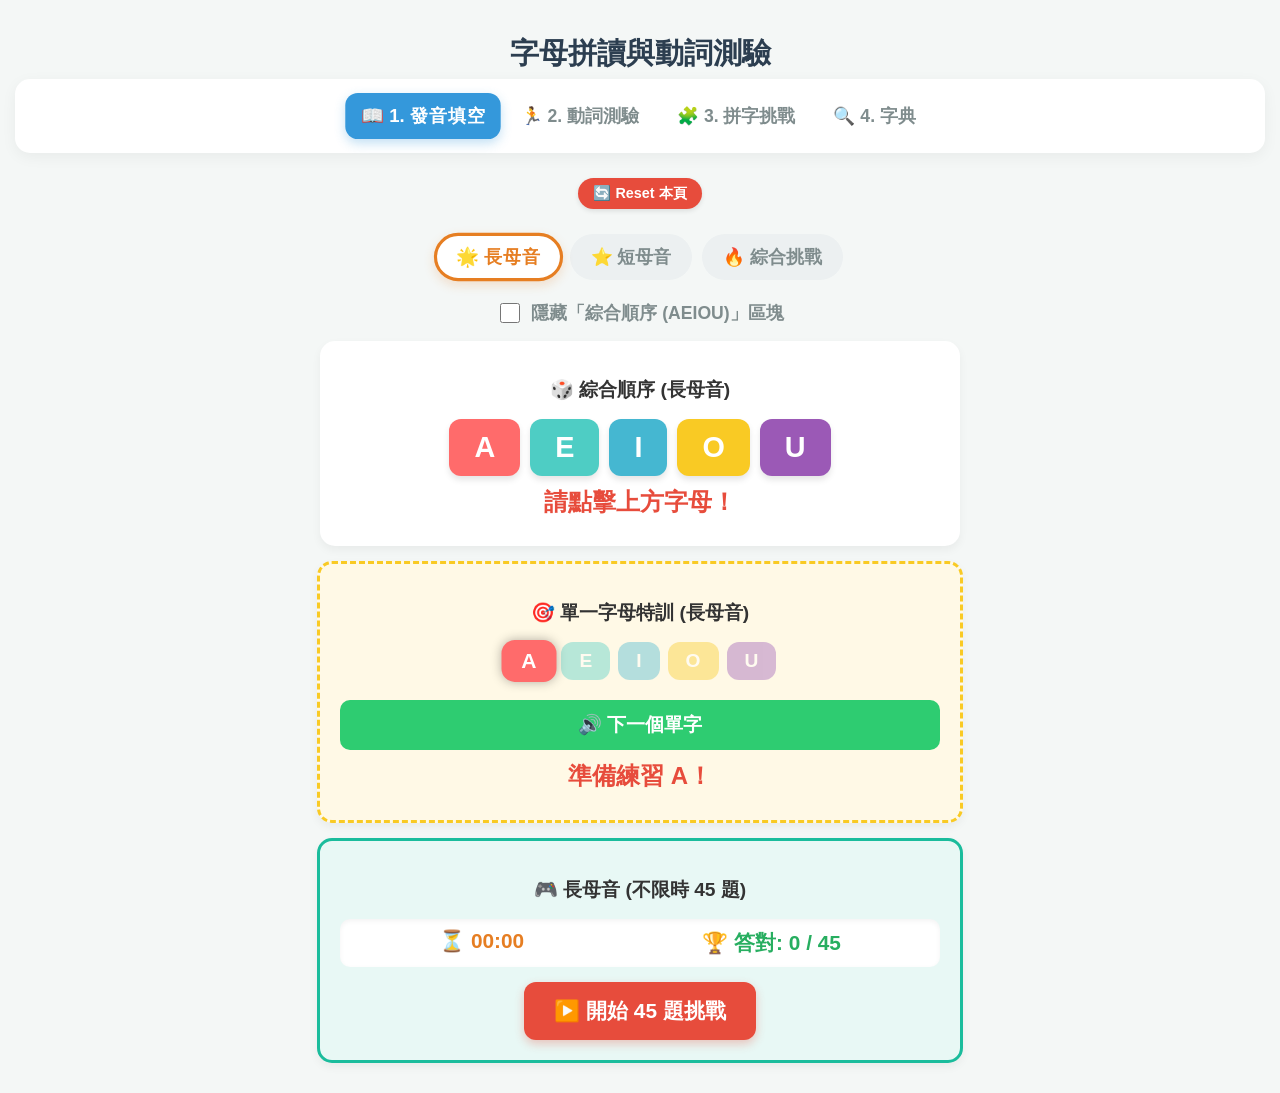
==== index.html @ 3c950edb "Update index.html" ====
<!DOCTYPE html>
<html lang="zh-TW">
<head>
    <meta charset="UTF-8">
    <meta name="viewport" content="width=device-width, initial-scale=1.0">
    <title>字母拼讀與動詞測驗</title>
    <style>
        body {
            font-family: 'Segoe UI', Tahoma, Geneva, Verdana, sans-serif;
            text-align: center;
            background-color: #f4f7f6;
            color: #333;
            padding: 15px;
            margin: 0;
        }
        h1 { color: #2c3e50; margin-bottom: 5px; font-size: 1.8rem; }
        
        /* --- 頂部導覽分頁 (Tabs) --- */
        .nav-tabs {
            display: flex;
            justify-content: center;
            flex-wrap: wrap;
            gap: 8px;
            margin-bottom: 25px;
            background-color: #fff;
            padding: 15px;
            border-radius: 15px;
            box-shadow: 0 4px 15px rgba(0,0,0,0.05);
        }
        .tab-btn {
            font-size: 1.1rem; padding: 10px 15px; border: none; border-radius: 12px;
            background-color: transparent; color: #7f8c8d; font-weight: bold; cursor: pointer; transition: all 0.3s ease;
        }
        .tab-btn.active {
            background-color: #3498db; color: white;
            box-shadow: 0 4px 10px rgba(52, 152, 219, 0.3); transform: scale(1.05);
        }
        .tab-content { display: none; animation: fadeIn 0.3s ease; }
        @keyframes fadeIn { from { opacity: 0; transform: translateY(10px); } to { opacity: 1; transform: translateY(0); } }

        /* --- 模式切換按鈕 --- */
        .mode-selector {
            margin: 10px auto 20px auto;
            display: flex; justify-content: center; flex-wrap: wrap; gap: 10px;
        }
        .mode-btn {
            font-size: 1.1rem; padding: 8px 18px; cursor: pointer;
            border: 3px solid transparent; border-radius: 50px;
            background-color: #ecf0f1; color: #7f8c8d; font-weight: bold; transition: all 0.3s ease;
        }
        .mode-btn.active {
            background-color: #fff; color: #e67e22; border-color: #e67e22;
            box-shadow: 0 4px 10px rgba(230, 126, 34, 0.2); transform: scale(1.05);
        }

        /* 基礎按鈕樣式 */
        .vowel-btn, .drill-vowel-btn {
            cursor: pointer; border: none; border-radius: 12px; color: #fff;
            font-weight: bold; transition: transform 0.1s, opacity 0.3s;
        }
        .vowel-btn:active, .drill-vowel-btn:active { transform: scale(0.95); }
        .cooldown { opacity: 0.6; cursor: not-allowed; transform: none !important; }

        /* 動詞按鈕樣式 */
        .verb-btn {
            font-size: 1.2rem; padding: 10px 15px; background-color: #34495e; color: white;
            border: none; border-radius: 10px; cursor: pointer; font-weight: bold;
            transition: transform 0.1s, background-color 0.3s; box-shadow: 0 3px 5px rgba(0,0,0,0.15);
        }
        .verb-btn:active { transform: scale(0.95); }
        .verb-btn:hover { background-color: #2c3e50; }

        /* 顏色定義 */
        .bg-a { background-color: #FF6B6B; }
        .bg-e { background-color: #4ECDC4; }
        .bg-i { background-color: #45B7D1; }
        .bg-o { background-color: #F9CA24; }
        .bg-u { background-color: #9B59B6; }

        /* --- 區塊共用樣式 --- */
        .section-container {
            background-color: #fff; padding: 20px; border-radius: 15px;
            box-shadow: 0 4px 10px rgba(0,0,0,0.05); max-width: 600px; margin: 15px auto;
        }
        .vowel-container { display: flex; justify-content: center; flex-wrap: wrap; gap: 10px; margin: 10px 0; }
        .vowel-btn { font-size: 1.8rem; padding: 12px 25px; box-shadow: 0 4px 6px rgba(0,0,0,0.1); }
        
        #example-display, #drill-display { font-size: 1.5rem; color: #e74c3c; font-weight: bold; min-height: 40px; margin-top: 10px; }
        .spell-text { color: #2980b9; font-family: monospace; font-size: 1.6rem; letter-spacing: 2px; }

        /* 獨立特訓區 */
        .drill-section { background-color: #fff9e6; border: 3px dashed #F9CA24; }
        .drill-vowel-btn { font-size: 1.2rem; padding: 8px 18px; opacity: 0.4; }
        .drill-vowel-btn.active { opacity: 1; box-shadow: 0 0 10px rgba(0,0,0,0.3); transform: scale(1.1); }
        .play-drill-btn {
            font-size: 1.2rem; padding: 12px 20px; background-color: #2ecc71; color: white;
            border: none; border-radius: 10px; cursor: pointer; margin-top: 10px; font-weight: bold; width: 100%;
        }
        .play-drill-btn:active { background-color: #27ae60; transform: scale(0.98); }

        /* --- 遊戲區塊樣式 --- */
        .game-section { background-color: #e8f8f5; border: 3px solid #1abc9c; }
        .game-stats {
            display: flex; justify-content: space-around; font-size: 1.3rem; 
            font-weight: bold; margin-bottom: 15px; background-color: #fff;
            padding: 10px; border-radius: 10px; box-shadow: inset 0 2px 5px rgba(0,0,0,0.05);
        }
        .game-word-display {
            font-size: 2.4rem; letter-spacing: 2px; font-weight: bold; color: #2c3e50;
            margin: 15px 0 5px 0; font-family: monospace;
        }
        .game-zh-display { font-size: 1.2rem; color: #7f8c8d; margin-bottom: 15px; font-weight: bold; }
        .game-options-container { display: flex; justify-content: center; gap: 10px; margin: 15px 0; flex-wrap: wrap; }
        .game-opt-btn {
            font-size: 1.5rem; padding: 10px 25px; border: 2px solid #bdc3c7; background-color: #fff;
            border-radius: 10px; cursor: pointer; font-weight: bold; color: #34495e; transition: all 0.2s;
        }
        .game-opt-btn:hover:not(:disabled) { border-color: #3498db; color: #3498db; }
        .game-opt-btn:disabled { cursor: not-allowed; opacity: 0.9; }
        .game-hint-btn {
            font-size: 1rem; padding: 8px 15px; background-color: #f39c12; color: white;
            border: none; border-radius: 8px; cursor: pointer; font-weight: bold;
        }
        .game-start-btn {
            font-size: 1.3rem; padding: 15px 30px; background-color: #e74c3c; color: white;
            border: none; border-radius: 12px; cursor: pointer; font-weight: bold;
            box-shadow: 0 4px 10px rgba(231, 76, 60, 0.3); animation: pulse 1.5s infinite;
        }
        @keyframes pulse { 0% { transform: scale(1); } 50% { transform: scale(1.05); } 100% { transform: scale(1); } }

        /* --- 拼字遊戲專屬樣式 --- */
        .spell-game-section { background-color: #fff3e0; border: 3px solid #e67e22; }
        .spell-slot-container {
            display: flex; justify-content: center; gap: 10px; margin: 25px 0 15px 0; min-height: 50px;
        }
        .spell-slot {
            font-size: 2.5rem; font-weight: bold; color: #2c3e50;
            border-bottom: 4px solid #34495e; min-width: 40px; text-align: center; padding-bottom: 5px;
            font-family: monospace; transition: all 0.3s ease;
        }
        
        /* A-Z鍵盤樣式 */
        .keyboard-container {
            display: flex; flex-wrap: wrap; justify-content: center; gap: 8px; margin: 20px 0; max-width: 100%;
        }
        .key-btn {
            font-size: 1.4rem; padding: 10px 12px; min-width: 42px;
            background-color: #fff; border: 2px solid #bdc3c7; border-radius: 8px;
            cursor: pointer; font-weight: bold; color: #34495e; transition: all 0.15s;
            text-transform: lowercase; box-shadow: 0 2px 4px rgba(0,0,0,0.1);
        }
        .key-btn:active { transform: scale(0.9); }
        .key-btn:disabled { opacity: 0.6; cursor: not-allowed; }

        /* --- 動詞區塊樣式 --- */
        .verb-section { background-color: #fce4ec; border: 3px solid #f06292; }
        .verb-game-section { background-color: #f5eef8; border: 3px solid #9b59b6; }

        /* --- Reset 按鈕樣式 --- */
        .reset-btn {
            background-color: #e74c3c; color: white; border: none; padding: 6px 15px;
            border-radius: 20px; font-weight: bold; cursor: pointer; font-size: 0.9rem;
            margin-bottom: 15px; transition: background-color 0.2s; box-shadow: 0 2px 5px rgba(0,0,0,0.1);
        }
        .reset-btn:hover { background-color: #c0392b; }

        /* --- 自訂輸入區 --- */
        input[type="text"] { font-size: 1.1rem; padding: 10px; width: 50%; border: 2px solid #ddd; border-radius: 8px; outline: none; }
        button.speak-btn { font-size: 1.1rem; padding: 10px 15px; background-color: #3498db; color: white; border: none; border-radius: 8px; cursor: pointer; margin-left: 5px; }
    </style>
</head>
<body>

    <h1>字母拼讀與動詞測驗</h1>
    
    <!-- 頂部導覽分頁按鈕 -->
    <div class="nav-tabs">
        <button class="tab-btn active" onclick="switchTab('tab-phonics', this)">📖 1. 發音填空</button>
        <button class="tab-btn" onclick="switchTab('tab-verbs', this)">🏃 2. 動詞測驗</button>
        <button class="tab-btn" onclick="switchTab('tab-spelling', this)">🧩 3. 拼字挑戰</button>
        <button class="tab-btn" onclick="switchTab('tab-custom', this)">🔍 4. 字典</button>
    </div>

    <!-- =========================
         第一章：AEIOU 發音區塊 
         ========================= -->
    <div id="tab-phonics" class="tab-content" style="display: block;">
        <button class="reset-btn" onclick="resetCurrentTab('phonics')">🔄 Reset 本頁</button>
        
        <div class="mode-selector">
            <button id="btn-long" class="mode-btn active" onclick="setMode('long')">🌟 長母音</button>
            <button id="btn-short" class="mode-btn" onclick="setMode('short')">⭐ 短母音</button>
            <button id="btn-mixed" class="mode-btn" onclick="setMode('mixed')">🔥 綜合挑戰</button>
        </div>

        <div style="margin-bottom: 15px; display: flex; justify-content: center; align-items: center; gap: 8px;">
            <input type="checkbox" id="hide-main-toggle" style="width: 20px; height: 20px; cursor: pointer;" onchange="toggleMainSequence()">
            <label for="hide-main-toggle" style="font-weight: bold; color: #7f8c8d; font-size: 1.1rem; cursor: pointer;">隱藏「綜合順序 (AEIOU)」區塊</label>
        </div>

        <div class="section-container" id="main-sequence-section">
            <h2 id="title-main" style="font-size: 1.2rem;">🎲 綜合順序 (長母音)</h2>
            <div class="vowel-container">
                <button class="vowel-btn bg-a" onclick="playVowel('A', this)">A</button>
                <button class="vowel-btn bg-e" onclick="playVowel('E', this)">E</button>
                <button class="vowel-btn bg-i" onclick="playVowel('I', this)">I</button>
                <button class="vowel-btn bg-o" onclick="playVowel('O', this)">O</button>
                <button class="vowel-btn bg-u" onclick="playVowel('U', this)">U</button>
            </div>
            <div id="example-display">請點擊上方字母！</div>
        </div>

        <div class="section-container drill-section">
            <h2 id="title-drill" style="font-size: 1.2rem;">🎯 單一字母特訓 (長母音)</h2>
            <div class="vowel-container" style="gap: 8px;">
                <button id="drill-a" class="drill-vowel-btn bg-a active" onclick="setDrillVowel('A')">A</button>
                <button id="drill-e" class="drill-vowel-btn bg-e" onclick="setDrillVowel('E')">E</button>
                <button id="drill-i" class="drill-vowel-btn bg-i" onclick="setDrillVowel('I')">I</button>
                <button id="drill-o" class="drill-vowel-btn bg-o" onclick="setDrillVowel('O')">O</button>
                <button id="drill-u" class="drill-vowel-btn bg-u" onclick="setDrillVowel('U')">U</button>
            </div>
            <button class="play-drill-btn" onclick="playDrillWord(this)">🔊 下一個單字</button>
            <div id="drill-display">準備練習 A！</div>
        </div>

        <div class="section-container game-section">
            <h2 id="title-game" style="font-size: 1.2rem;">🎮 長母音 (不限時 45 題)</h2>
            <div class="game-stats">
                <span id="game-timer" style="color: #e67e22;">⏳ 00:00</span>
                <span id="game-score" style="color: #27ae60;">🏆 答對: 0 / 45</span>
            </div>
            <div id="game-start-screen">
                <p id="game-end-msg" style="font-size: 1.5rem; color: #e74c3c; font-weight: bold; display: none; line-height: 1.5;"></p>
                <button class="game-start-btn" onclick="startGame()" id="start-btn-text">▶️ 開始 45 題挑戰</button>
            </div>
            <div id="game-board" style="display: none;">
                <button class="game-hint-btn" onclick="playGameHint()">🔊 再聽一次發音</button>
                <div class="game-word-display" id="game-word">c ????? k e</div>
                <div class="game-zh-display" id="game-zh"></div>
                <div id="game-feedback" style="font-weight: bold; color: #7f8c8d;">請選擇缺少的母音：</div>
                <div class="game-options-container" id="game-options"></div>
            </div>
        </div>
    </div>

    <!-- =========================
         第二章：動詞練習與 9 題測驗區塊 
         ========================= -->
    <div id="tab-verbs" class="tab-content">
        <button class="reset-btn" onclick="resetCurrentTab('verbs')">🔄 Reset 本頁</button>
        
        <div class="section-container verb-section">
            <h2 style="font-size: 1.2rem;">🏃 動詞短句練習 (Verbs)</h2>
            <p style="color:#7f8c8d; font-size: 0.9rem; margin-bottom: 5px;">點擊按鈕，練習朗讀完整句子</p>
            <div class="vowel-container" style="gap: 12px; margin-top: 15px;">
                <button class="verb-btn" onclick="playVerb(0, this)">read</button>
                <button class="verb-btn" onclick="playVerb(1, this)">write</button>
                <button class="verb-btn" onclick="playVerb(2, this)">look</button>
                <button class="verb-btn" onclick="playVerb(3, this)">ride</button>
                <button class="verb-btn" onclick="playVerb(4, this)">open</button>
                <button class="verb-btn" onclick="playVerb(5, this)">color</button>
                <button class="verb-btn" onclick="playVerb(6, this)">listen</button>
                <button class="verb-btn" onclick="playVerb(7, this)">eat</button>
                <button class="verb-btn" onclick="playVerb(8, this)">draw</button>
            </div>
            <div id="verb-display" style="font-size: 1.6rem; color: #d81b60; font-weight: bold; margin-top: 15px; min-height: 40px;">請點擊上方動詞！</div>
            <div id="verb-zh-display" style="font-size: 1.2rem; color: #7f8c8d; font-weight: bold; margin-top: 5px;"></div>
        </div>

        <div class="section-container verb-game-section">
            <h2 style="font-size: 1.2rem;">🎮 動詞短句 9 題填空挑戰</h2>
            <p style="color:#7f8c8d; font-size: 0.9rem; margin-bottom: 5px;">看句子，選出正確的動詞填空</p>
            <div class="game-stats">
                <span id="verb-progress" style="color: #8e44ad;">📊 第 1 題 / 共 9 題</span>
                <span id="verb-score" style="color: #27ae60;">🏆 得分: 0 / 9</span>
            </div>
            <div id="verb-start-screen">
                <p id="verb-end-msg" style="font-size: 1.5rem; color: #e74c3c; font-weight: bold; display: none; line-height: 1.5;"></p>
                <button class="game-start-btn" style="background-color: #8e44ad; box-shadow: 0 4px 10px rgba(142, 68, 173, 0.3);" onclick="startVerbQuiz()">▶️ 開始 9 題動詞測驗</button>
            </div>
            <div id="verb-board" style="display: none;">
                <div class="game-word-display" id="verb-sentence" style="font-size: 1.8rem; letter-spacing: 1px; margin-top: 10px;">I ????? a book.</div>
                <div class="game-zh-display" id="verb-zh" style="margin-top: 10px;">(我讀一本書)</div>
                <div id="verb-feedback" style="font-weight: bold; color: #7f8c8d; margin-top: 10px;">請選擇正確的動詞：</div>
                <div class="game-options-container" id="verb-options"></div>
            </div>
        </div>
    </div>

    <!-- =========================
         第三章：拼字遊戲區塊 
         ========================= -->
    <div id="tab-spelling" class="tab-content">
        <button class="reset-btn" onclick="resetCurrentTab('spelling')">🔄 Reset 本頁</button>
        
        <div class="mode-selector">
            <button id="spell-btn-long" class="mode-btn active" onclick="setSpellMode('long')">🌟 長母音</button>
            <button id="spell-btn-short" class="mode-btn" onclick="setSpellMode('short')">⭐ 短母音</button>
            <button id="spell-btn-mixed" class="mode-btn" onclick="setSpellMode('mixed')">🔥 綜合挑戰</button>
        </div>

        <div style="margin-bottom: 15px; display: flex; justify-content: center; align-items: center; gap: 8px;">
            <input type="checkbox" id="az-toggle" style="width: 20px; height: 20px; cursor: pointer;" onchange="if(isSpellActive) forceEndSpellGame();">
            <label for="az-toggle" style="font-weight: bold; color: #e67e22; font-size: 1.1rem; cursor: pointer;">開啟 A-Z 鍵盤進階模式</label>
        </div>

        <div class="section-container spell-game-section">
            <h2 id="title-spell" style="font-size: 1.2rem;">🧩 單字拼拼樂 (長母音 - 不限時 45 題)</h2>
            <p style="color:#7f8c8d; font-size: 0.9rem; margin-bottom: 5px;">聽發音，把打亂的發音組合按順序拼出來！</p>
            
            <div class="game-stats">
                <span id="spell-timer" style="color: #d35400;">⏳ 00:00</span>
                <span id="spell-score" style="color: #27ae60;">🏆 拼對: 0 / 45</span>
            </div>
            
            <div id="spell-start-screen">
                <p id="spell-end-msg" style="font-size: 1.5rem; color: #e74c3c; font-weight: bold; display: none; line-height: 1.5;"></p>
                <button class="game-start-btn" style="background-color: #e67e22; box-shadow: 0 4px 10px rgba(230, 126, 34, 0.3);" id="spell-start-btn-text" onclick="startSpellGame()">▶️ 開始 45 題挑戰</button>
            </div>
            
            <div id="spell-board" style="display: none;">
                <button class="game-hint-btn" style="background-color: #e67e22;" onclick="playSpellHint()">🔊 再聽一次發音</button>
                <div id="spell-slots" class="spell-slot-container"></div>
                <div class="game-zh-display" id="spell-zh"></div>
                <div id="spell-feedback" style="font-weight: bold; color: #7f8c8d; margin-top: 10px;">請依序點擊拼出單字：</div>
                
                <div class="game-options-container" id="spell-options"></div>
                <div class="keyboard-container" id="spell-keyboard" style="display: none;"></div>
            </div>
        </div>
    </div>

    <!-- =========================
         第四章：自訂字典區塊 
         ========================= -->
    <div id="tab-custom" class="tab-content">
        <button class="reset-btn" onclick="resetCurrentTab('custom')">🔄 Reset 本頁</button>
        <div class="section-container">
            <h2 style="font-size: 1.2rem;">🔍 自訂發音翻譯</h2>
            <input type="text" id="custom-word" placeholder="輸入單字，例如 Apple" onkeydown="if(event.key === 'Enter') speakCustomWord()">
            <button class="speak-btn" onclick="speakCustomWord()">唸出</button>
            <div id="translation-display" style="margin-top: 15px; font-size: 1.2rem; color: #27ae60; font-weight: bold;"></div>
        </div>
    </div>

    <script>
        // --- 隱藏綜合順序區塊邏輯 ---
        function toggleMainSequence() {
            const section = document.getElementById('main-sequence-section');
            const isHidden = document.getElementById('hide-main-toggle').checked;
            if (isHidden) {
                section.style.display = 'none';
            } else {
                section.style.display = 'block';
            }
        }

        // --- 頁籤切換邏輯 ---
        function switchTab(tabId, btnElement) {
            document.querySelectorAll('.tab-content').forEach(tab => { tab.style.display = 'none'; });
            document.querySelectorAll('.tab-btn').forEach(btn => { btn.classList.remove('active'); });
            document.getElementById(tabId).style.display = 'block';
            btnElement.classList.add('active');

            if (tabId !== 'tab-phonics' && isGameActive) forceEndGame();
            if (tabId !== 'tab-spelling' && isSpellActive) forceEndSpellGame();
        }

        // --- Reset 當前頁面函數 ---
        function resetCurrentTab(tabName) {
            if (tabName === 'phonics') {
                forceEndGame();
                document.getElementById('example-display').innerText = '請點擊上方字母！';
                document.getElementById('drill-display').innerText = '準備練習 A！';
                setMode('long');
                document.getElementById('hide-main-toggle').checked = false;
                toggleMainSequence();
            } else if (tabName === 'verbs') {
                document.getElementById('verb-display').innerText = '請點擊上方動詞！';
                document.getElementById('verb-zh-display').innerText = '';
            } else if (tabName === 'spelling') {
                forceEndSpellGame();
                setSpellMode('long');
                document.getElementById('az-toggle').checked = false;
            } else if (tabName === 'custom') {
                document.getElementById('custom-word').value = '';
                document.getElementById('translation-display').innerText = '';
            }
        }

        // --- 發音與 iOS 修復 ---
        const synth = window.speechSynthesis;
        function getFemaleUSVoice() {
            const voices = synth.getVoices();
            return voices.find(v => v.name.includes('Samantha') || v.name.includes('Google US English') || v.name.includes('Zira')) || voices.find(v => v.lang.startsWith('en'));
        }
        function speak(text, lang, customRate = 0.8) {
            if (synth.speaking) synth.cancel(); 
            const utterance = new SpeechSynthesisUtterance(text);
            utterance.lang = lang; 
            utterance.rate = Math.max(0.5, customRate);
            if (lang === 'en-US') { 
                const voice = getFemaleUSVoice(); 
                if (voice) utterance.voice = voice; 
            }
            synth.speak(utterance);
        }

        // --- AEIOU 字典區 ---
        const longExamples = {
            'A': [ {en: 'maid', zh: '女僕', c: ['m','ai','d']}, {en: 'paint', zh: '畫畫', c: ['p','ai','n','t']}, {en: 'rain', zh: '雨', c: ['r','ai','n']}, {en: 'bay', zh: '海灣', c: ['b','ay']}, {en: 'hay', zh: '乾草', c: ['h','ay']}, {en: 'pay', zh: '支付', c: ['p','ay']}, {en: 'cake', zh: '蛋糕', c: ['c','a','k','e']}, {en: 'gate', zh: '大門', c: ['g','a','t','e']}, {en: 'tape', zh: '膠帶', c: ['t','a','p','e']} ],
            'E': [ {en: 'bean', zh: '豆子', c: ['b','ea','n']}, {en: 'leaf', zh: '葉子', c: ['l','ea','f']}, {en: 'seat', zh: '座位', c: ['s','ea','t']}, {en: 'jeep', zh: '吉普車', c: ['j','ee','p']}, {en: 'bee', zh: '蜜蜂', c: ['b','ee']}, {en: 'weed', zh: '雜草', c: ['w','ee','d']}, {en: 'alley', zh: '小巷', c: ['a','ll','ey']}, {en: 'hockey', zh: '曲棍球', c: ['h','o','ck','ey']}, {en: 'key', zh: '鑰匙', c: ['k','ey']} ],
            'I': [ {en: 'die', zh: '凋零', c: ['d','ie']}, {en: 'pie', zh: '派', c: ['p','ie']}, {en: 'tie', zh: '領帶', c: ['t','ie']}, {en: 'high', zh: '高的', c: ['h','igh']}, {en: 'knight', zh: '騎士', c: ['kn','igh','t']}, {en: 'light', zh: '燈光', c: ['l','igh','t']}, {en: 'vine', zh: '藤蔓', c: ['v','i','n','e']}, {en: 'ice', zh: '冰塊', c: ['i','c','e']}, {en: 'time', zh: '時間', c: ['t','i','m','e']} ],
            'O': [ {en: 'soap', zh: '肥皂', c: ['s','oa','p']}, {en: 'boat', zh: '小船', c: ['b','oa','t']}, {en: 'road', zh: '道路', c: ['r','oa','d']}, {en: 'toe', zh: '腳趾', c: ['t','oe']}, {en: 'doe', zh: '母鹿', c: ['d','oe']}, {en: 'hoe', zh: '鋤頭', c: ['h','oe']}, {en: 'bone', zh: '骨頭', c: ['b','o','n','e']}, {en: 'mole', zh: '鼴鼠', c: ['m','o','l','e']}, {en: 'rope', zh: '繩索', c: ['r','o','p','e']} ],
            'U': [ {en: 'pew', zh: '長椅', c: ['p','ew']}, {en: 'new', zh: '新的', c: ['n','ew']}, {en: 'stew', zh: '燉菜', c: ['s','t','ew']}, {en: 'hue', zh: '色彩', c: ['h','ue']}, {en: 'cue', zh: '提示', c: ['c','ue']}, {en: 'rescue', zh: '救援', c: ['r','e','s','c','ue']}, {en: 'huge', zh: '巨大的', c: ['h','u','g','e']}, {en: 'cute', zh: '可愛的', c: ['c','u','t','e']}, {en: 'tube', zh: '管子', c: ['t','u','b','e']} ]
        };
        const shortExamples = {
            'A': [ {en: 'pan', zh: '平底鍋', c: ['p','a','n']}, {en: 'can', zh: '罐頭', c: ['c','a','n']}, {en: 'fan', zh: '風扇', c: ['f','a','n']}, {en: 'map', zh: '地圖', c: ['m','a','p']}, {en: 'cap', zh: '帽子', c: ['c','a','p']}, {en: 'tap', zh: '輕敲', c: ['t','a','p']}, {en: 'hat', zh: '帽子', c: ['h','a','t']}, {en: 'bat', zh: '蝙蝠', c: ['b','a','t']}, {en: 'fat', zh: '胖的', c: ['f','a','t']} ],
            'E': [ {en: 'bed', zh: '床', c: ['b','e','d']}, {en: 'red', zh: '紅色', c: ['r','e','d']}, {en: 'Ted', zh: '泰德', c: ['T','e','d']}, {en: 'pen', zh: '筆', c: ['p','e','n']}, {en: 'hen', zh: '母雞', c: ['h','e','n']}, {en: 'ten', zh: '十', c: ['t','e','n']}, {en: 'jet', zh: '噴射機', c: ['j','e','t']}, {en: 'pet', zh: '寵物', c: ['p','e','t']}, {en: 'wet', zh: '濕的', c: ['w','e','t']} ],
            'I': [ {en: 'wig', zh: '假髮', c: ['w','i','g']}, {en: 'big', zh: '大的', c: ['b','i','g']}, {en: 'pig', zh: '豬', c: ['p','i','g']}, {en: 'pin', zh: '大頭針', c: ['p','i','n']}, {en: 'bin', zh: '垃圾桶', c: ['b','i','n']}, {en: 'fin', zh: '魚鰭', c: ['f','i','n']}, {en: 'rip', zh: '撕裂', c: ['r','i','p']}, {en: 'dip', zh: '沾', c: ['d','i','p']}, {en: 'hip', zh: '臀部', c: ['h','i','p']} ],
            'O': [ {en: 'top', zh: '頂部', c: ['t','o','p']}, {en: 'cop', zh: '警察', c: ['c','o','p']}, {en: 'mop', zh: '拖把', c: ['m','o','p']}, {en: 'dot', zh: '點', c: ['d','o','t']}, {en: 'hot', zh: '熱的', c: ['h','o','t']}, {en: 'pot', zh: '鍋子', c: ['p','o','t']}, {en: 'box', zh: '箱子', c: ['b','o','x']}, {en: 'fox', zh: '狐狸', c: ['f','o','x']}, {en: 'pox', zh: '痘', c: ['p','o','x']} ],
            'U': [ {en: 'rub', zh: '摩擦', c: ['r','u','b']}, {en: 'cub', zh: '幼獸', c: ['c','u','b']}, {en: 'tub', zh: '浴缸', c: ['t','u','b']}, {en: 'hug', zh: '擁抱', c: ['h','u','g']}, {en: 'bug', zh: '蟲', c: ['b','u','g']}, {en: 'mug', zh: '馬克杯', c: ['m','u','g']}, {en: 'run', zh: '跑', c: ['r','u','n']}, {en: 'bun', zh: '小圓麵包', c: ['b','u','n']}, {en: 'sun', zh: '太陽', c: ['s','u','n']} ]
        };
        const mixedExamples = { 'A':[], 'E':[], 'I':[], 'O':[], 'U':[] };
        ['A','E','I','O','U'].forEach(v => { mixedExamples[v] = [...longExamples[v], ...shortExamples[v]]; });

        const longGameWords = [
            {w: 'maid', b: 'm ????? d', a: 'ai', zh: '女僕'}, {w: 'paint', b: 'p ????? n t', a: 'ai', zh: '畫畫'}, {w: 'rain', b: 'r ????? n', a: 'ai', zh: '雨'}, {w: 'bay', b: 'b ?????', a: 'ay', zh: '海灣'}, {w: 'hay', b: 'h ?????', a: 'ay', zh: '乾草'}, {w: 'pay', b: 'p ?????', a: 'ay', zh: '支付'}, {w: 'cake', b: 'c ????? k e', a: 'a', zh: '蛋糕'}, {w: 'gate', b: 'g ????? t e', a: 'a', zh: '大門'}, {w: 'tape', b: 't ????? p e', a: 'a', zh: '膠帶'},
            {w: 'bean', b: 'b ????? n', a: 'ea', zh: '豆子'}, {w: 'leaf', b: 'l ????? f', a: 'ea', zh: '葉子'}, {w: 'seat', b: 's ????? t', a: 'ea', zh: '座位'}, {w: 'jeep', b: 'j ????? p', a: 'ee', zh: '吉普車'}, {w: 'bee', b: 'b ?????', a: 'ee', zh: '蜜蜂'}, {w: 'weed', b: 'w ????? d', a: 'ee', zh: '雜草'}, {w: 'alley', b: 'a l l ?????', a: 'ey', zh: '小巷'}, {w: 'hockey', b: 'h o c k ?????', a: 'ey', zh: '曲棍球'}, {w: 'key', b: 'k ?????', a: 'ey', zh: '鑰匙'},
            {w: 'die', b: 'd ?????', a: 'ie', zh: '凋零'}, {w: 'pie', b: 'p ?????', a: 'ie', zh: '派'}, {w: 'tie', b: 't ?????', a: 'ie', zh: '領帶'}, {w: 'high', b: 'h ?????', a: 'igh', zh: '高的'}, {w: 'knight', b: 'k n ????? t', a: 'igh', zh: '騎士'}, {w: 'light', b: 'l ????? t', a: 'igh', zh: '燈光'}, {w: 'vine', b: 'v ????? n e', a: 'i', zh: '藤蔓'}, {w: 'ice', b: '????? c e', a: 'i', zh: '冰塊'}, {w: 'time', b: 't ????? m e', a: 'i', zh: '時間'},
            {w: 'soap', b: 's ????? p', a: 'oa', zh: '肥皂'}, {w: 'boat', b: 'b ????? t', a: 'oa', zh: '小船'}, {w: 'road', b: 'r ????? d', a: 'oa', zh: '道路'}, {w: 'toe', b: 't ?????', a: 'oe', zh: '腳趾'}, {w: 'doe', b: 'd ?????', a: 'oe', zh: '母鹿'}, {w: 'hoe', b: 'h ?????', a: 'oe', zh: '鋤頭'}, {w: 'bone', b: 'b ????? n e', a: 'o', zh: '骨頭'}, {w: 'mole', b: 'm ????? l e', a: 'o', zh: '鼴鼠'}, {w: 'rope', b: 'r ????? p e', a: 'o', zh: '繩索'},
            {w: 'pew', b: 'p ?????', a: 'ew', zh: '長椅'}, {w: 'new', b: 'n ?????', a: 'ew', zh: '新的'}, {w: 'stew', b: 's t ?????', a: 'ew', zh: '燉菜'}, {w: 'hue', b: 'h ?????', a: 'ue', zh: '色彩'}, {w: 'cue', b: 'c ?????', a: 'ue', zh: '提示'}, {w: 'rescue', b: 'r e s c ?????', a: 'ue', zh: '救援'}, {w: 'huge', b: 'h ????? g e', a: 'u', zh: '巨大的'}, {w: 'cute', b: 'c ????? t e', a: 'u', zh: '可愛的'}, {w: 'tube', b: 't ????? b e', a: 'u', zh: '管子'}
        ];
        const longGameAnswers = ['ai','ay','a','ea','ee','ey','ie','igh','i','oa','oe','o','ew','ue','u'];
        const shortGameWords = [
            {w: 'pan', b: 'p ????? n', a: 'a', zh: '平底鍋'}, {w: 'can', b: 'c ????? n', a: 'a', zh: '罐頭'}, {w: 'fan', b: 'f ????? n', a: 'a', zh: '風扇'}, {w: 'map', b: 'm ????? p', a: 'a', zh: '地圖'}, {w: 'cap', b: 'c ????? p', a: 'a', zh: '帽子'}, {w: 'tap', b: 't ????? p', a: 'a', zh: '輕敲'}, {w: 'hat', b: 'h ????? t', a: 'a', zh: '帽子'}, {w: 'bat', b: 'b ????? t', a: 'a', zh: '蝙蝠'}, {w: 'fat', b: 'f ????? t', a: 'a', zh: '胖的'},
            {w: 'bed', b: 'b ????? d', a: 'e', zh: '床'}, {w: 'red', b: 'r ????? d', a: 'e', zh: '紅色'}, {w: 'Ted', b: 'T ????? d', a: 'e', zh: '泰德'}, {w: 'pen', b: 'p ????? n', a: 'e', zh: '筆'}, {w: 'hen', b: 'h ????? n', a: 'e', zh: '母雞'}, {w: 'ten', b: 't ????? n', a: 'e', zh: '十'}, {w: 'jet', b: 'j ????? t', a: 'e', zh: '噴射機'}, {w: 'pet', b: 'p ????? t', a: 'e', zh: '寵物'}, {w: 'wet', b: 'w ????? t', a: 'e', zh: '濕的'},
            {w: 'wig', b: 'w ????? g', a: 'i', zh: '假髮'}, {w: 'big', b: 'b ????? g', a: 'i', zh: '大的'}, {w: 'pig', b: 'p ????? g', a: 'i', zh: '豬'}, {w: 'pin', b: 'p ????? n', a: 'i', zh: '大頭針'}, {w: 'bin', b: 'b ????? n', a: 'i', zh: '垃圾桶'}, {w: 'fin', b: 'f ????? n', a: 'i', zh: '魚鰭'}, {w: 'rip', b: 'r ????? p', a: 'i', zh: '撕裂'}, {w: 'dip', b: 'd ????? p', a: 'i', zh: '沾'}, {w: 'hip', b: 'h ????? p', a: 'i', zh: '臀部'},
            {w: 'top', b: 't ????? p', a: 'o', zh: '頂部'}, {w: 'cop', b: 'c ????? p', a: 'o', zh: '警察'}, {w: 'mop', b: 'm ????? p', a: 'o', zh: '拖把'}, {w: 'dot', b: 'd ????? t', a: 'o', zh: '點'}, {w: 'hot', b: 'h ????? t', a: 'o', zh: '熱的'}, {w: 'pot', b: 'p ????? t', a: 'o', zh: '鍋子'}, {w: 'box', b: 'b ????? x', a: 'o', zh: '箱子'}, {w: 'fox', b: 'f ????? x', a: 'o', zh: '狐狸'}, {w: 'pox', b: 'p ????? x', a: 'o', zh: '痘'},
            {w: 'rub', b: 'r ????? b', a: 'u', zh: '摩擦'}, {w: 'cub', b: 'c ????? b', a: 'u', zh: '幼獸'}, {w: 'tub', b: 't ????? b', a: 'u', zh: '浴缸'}, {w: 'hug', b: 'h ????? g', a: 'u', zh: '擁抱'}, {w: 'bug', b: 'b ????? g', a: 'u', zh: '蟲'}, {w: 'mug', b: 'm ????? g', a: 'u', zh: '馬克杯'}, {w: 'run', b: 'r ????? n', a: 'u', zh: '跑'}, {w: 'bun', b: 'b ????? n', a: 'u', zh: '小圓麵包'}, {w: 'sun', b: 's ????? n', a: 'u', zh: '太陽'}
        ];
        const shortGameAnswers = ['a', 'e', 'i', 'o', 'u'];
        const mixedGameWords = [...longGameWords, ...shortGameWords];
        const mixedGameAnswers = [...new Set([...longGameAnswers, ...shortGameAnswers])];

        // --- 動詞資料庫 ---
        const verbData = [
            { v: 'read', s: 'I read a book.', zh: '我讀一本書' }, { v: 'write', s: 'I write a letter.', zh: '我寫一封信' }, { v: 'look', s: 'I look at an ant.', zh: '我看著一隻螞蟻' },
            { v: 'ride', s: 'I ride a bike.', zh: '我騎腳踏車' }, { v: 'open', s: 'I open the door.', zh: '我開門' }, { v: 'color', s: 'I color the picture.', zh: '我給圖片著色' },
            { v: 'listen', s: 'I listen to a bird.', zh: '我聽鳥叫聲' }, { v: 'eat', s: 'I eat a sandwich.', zh: '我吃三明治' }, { v: 'draw', s: 'I draw a bird.', zh: '我畫一隻鳥' }
        ];
        const verbQuizData = verbData.map(d => ({ v: d.v, sentence: d.s, zh: d.zh }));
        const allVerbsList = verbQuizData.map(d => d.v);

        // --- 狀態變數 ---
        let currentMode = 'long'; 
        let mainIndex = { 'long': { A: 0, E: 0, I: 0, O: 0, U: 0 }, 'short': { A: 0, E: 0, I: 0, O: 0, U: 0 }, 'mixed': { A: 0, E: 0, I: 0, O: 0, U: 0 } };
        let drillIndex = { 'long': { A: 0, E: 0, I: 0, O: 0, U: 0 }, 'short': { A: 0, E: 0, I: 0, O: 0, U: 0 }, 'mixed': { A: 0, E: 0, I: 0, O: 0, U: 0 } };
        let currentDrillVowel = 'A'; 
        let isCooldown = false; 
        
        let gameScore = 0; let gameTimerInterval = null;
        let isGameActive = false; let currentGameObj = null; 
        let gameWordsPool = [];
        let gameElapsed = 0;
        let gameTotalQuestions = 45; // 記錄當前模式的總題數

        let verbListShuffled = [];
        let verbCurrentIdx = 0;
        let verbScoreCount = 0;
        let currentVerbObj = null;

        let spellMode = 'long';
        let spellScore = 0; let spellTimerInterval = null;
        let isSpellActive = false; let currentSpellObj = null;
        let spellCorrectChunks = []; let spellCurrentIndex = 0; let spellPool = [];
        let spellElapsed = 0;
        let spellTotalQuestions = 45; // 記錄當前模式的總題數

        function getActiveExamples() { 
            if(currentMode === 'long') return longExamples;
            if(currentMode === 'short') return shortExamples;
            return mixedExamples;
        }

        // --- 第一章：發音區邏輯 ---
        function setMode(mode) {
            currentMode = mode;
            document.querySelectorAll('#tab-phonics .mode-btn').forEach(btn => btn.classList.remove('active'));
            document.getElementById('btn-' + mode).classList.add('active');
            
            const modeTexts = { 'long': '長母音', 'short': '短母音', 'mixed': '綜合挑戰' };
            const mText = modeTexts[mode];
            document.getElementById('title-main').innerText = `🎲 綜合順序 (${mText})`;
            document.getElementById('title-drill').innerText = `🎯 單一字母特訓 (${mText})`;
            
            gameTotalQuestions = (mode === 'mixed') ? 90 : 45;
            document.getElementById('title-game').innerText = `🎮 ${mText} (不限時 ${gameTotalQuestions} 題)`;

            document.getElementById('example-display').innerText = '請點擊上方字母！';
            document.getElementById('drill-display').innerText = `準備練習 ${currentDrillVowel}！`;
            forceEndGame(); 
        }

        function playVowel(vowel, btnElement) {
            if (isCooldown) return; 
            isCooldown = true; btnElement.classList.add('cooldown');
            const words = getActiveExamples()[vowel];
            const currentWord = words[mainIndex[currentMode][vowel]];
            document.getElementById('example-display').innerHTML = `<span class="spell-text">${currentWord.c.join(' - ')}</span> <br> ➔ ${currentWord.en} (${currentWord.zh})`;
            speak(currentWord.en, 'en-US', 0.5); 
            mainIndex[currentMode][vowel] = (mainIndex[currentMode][vowel] + 1) % words.length;
            setTimeout(() => { isCooldown = false; btnElement.classList.remove('cooldown'); }, 1500);
        }

        function setDrillVowel(vowel) {
            currentDrillVowel = vowel;
            document.querySelectorAll('.drill-vowel-btn').forEach(btn => btn.classList.remove('active'));
            document.getElementById('drill-' + vowel.toLowerCase()).classList.add('active');
            document.getElementById('drill-display').innerText = `準備練習 ${vowel}！`;
        }

        function playDrillWord(btnElement) {
            if (isCooldown) return; 
            isCooldown = true; btnElement.classList.add('cooldown');
            const words = getActiveExamples()[currentDrillVowel];
            const currentWord = words[drillIndex[currentMode][currentDrillVowel]];
            document.getElementById('drill-display').innerHTML = `${currentWord.en} (${currentWord.zh})`;
            speak(currentWord.en, 'en-US', 0.8);
            drillIndex[currentMode][currentDrillVowel] = (drillIndex[currentMode][currentDrillVowel] + 1) % words.length;
            setTimeout(() => { isCooldown = false; btnElement.classList.remove('cooldown'); }, 1200);
        }

        function formatTime(seconds) { 
            return `${Math.floor(seconds / 60).toString().padStart(2, '0')}:${(seconds % 60).toString().padStart(2, '0')}`; 
        }
        
        // --- 字母拼讀填空遊戲 ---
        function forceEndGame() {
            isGameActive = false; clearInterval(gameTimerInterval);
            
            document.getElementById('game-board').style.display = 'none';
            document.getElementById('game-start-screen').style.display = 'block';
            document.getElementById('game-end-msg').style.display = 'none';
            
            gameTotalQuestions = currentMode === 'mixed' ? 90 : 45;
            document.getElementById('game-timer').innerText = `⏳ 00:00`;
            document.getElementById('game-score').innerText = `🏆 答對: 0 / ${gameTotalQuestions}`;
            document.getElementById('start-btn-text').innerText = `▶️ 開始 ${gameTotalQuestions} 題挑戰`;
        }

        function startGame() {
            gameScore = 0; isGameActive = true;
            gameTotalQuestions = currentMode === 'mixed' ? 90 : 45;
            document.getElementById('game-score').innerText = `🏆 答對: 0 / ${gameTotalQuestions}`;
            document.getElementById('game-start-screen').style.display = 'none';
            document.getElementById('game-board').style.display = 'block';

            if (currentMode === 'short') { gameWordsPool = [...shortGameWords]; }
            else if (currentMode === 'mixed') { gameWordsPool = [...mixedGameWords]; }
            else { gameWordsPool = [...longGameWords]; }
            gameWordsPool.sort(() => 0.5 - Math.random());

            if(gameTimerInterval) clearInterval(gameTimerInterval);
            
            gameElapsed = 0;
            document.getElementById('game-timer').innerText = `⏳ 00:00`;
            gameTimerInterval = setInterval(() => {
                gameElapsed++; 
                document.getElementById('game-timer').innerText = `⏳ ${formatTime(gameElapsed)}`;
            }, 1000);

            nextGameQuestion();
        }

        function endGame(isCompleted = false) {
            isGameActive = false; clearInterval(gameTimerInterval);
            document.getElementById('game-board').style.display = 'none';
            document.getElementById('game-start-screen').style.display = 'block';
            
            if (isCompleted) {
                const finalTime = formatTime(gameElapsed);
                const mText = currentMode === 'mixed' ? '綜合' : (currentMode === 'long' ? '長母音' : '短母音');
                document.getElementById('game-end-msg').innerText = `🎉 太棒了！\n你完成了 ${gameTotalQuestions} 題${mText}挑戰！\n總花費時間：${finalTime}`;
            } else {
                document.getElementById('game-end-msg').innerText = `停止測驗！\n總共答對了 ${gameScore} 題！`;
            }
            
            document.getElementById('game-end-msg').style.display = 'block';
            document.getElementById('start-btn-text').innerText = '🔄 再挑戰一次';
        }

        function nextGameQuestion() {
            if(!isGameActive) return;

            if (gameWordsPool.length === 0) {
                endGame(true);
                return;
            }

            currentGameObj = gameWordsPool.pop(); 

            let gAnswers = longGameAnswers;
            if (currentMode === 'short') { gAnswers = shortGameAnswers; }
            if (currentMode === 'mixed') { gAnswers = mixedGameAnswers; }

            let wrongAnswers = gAnswers.filter(v => v !== currentGameObj.a).sort(() => 0.5 - Math.random());
            let options = [currentGameObj.a, wrongAnswers[0], wrongAnswers[1]].sort(() => 0.5 - Math.random()); 

            document.getElementById('game-word').innerText = currentGameObj.b;
            document.getElementById('game-zh').innerText = `(${currentGameObj.zh})`;
            document.getElementById('game-feedback').innerText = '請選擇缺少的母音：';
            document.getElementById('game-feedback').style.color = '#7f8c8d';
            
            const optsDiv = document.getElementById('game-options'); optsDiv.innerHTML = ''; 
            options.forEach(opt => {
                const btn = document.createElement('button'); btn.className = 'game-opt-btn'; btn.innerText = opt;
                btn.onclick = function() { checkGameAnswer(opt, this); }; optsDiv.appendChild(btn);
            });
            setTimeout(() => { if(isGameActive) speak(currentGameObj.w, 'en-US', 0.8); }, 500);
        }

        function checkGameAnswer(ans, btn) {
            if(!isGameActive) return;
            const feedbackText = document.getElementById('game-feedback');
            if (ans === currentGameObj.a) {
                btn.style.backgroundColor = '#2ecc71'; btn.style.color = 'white'; btn.style.borderColor = '#2ecc71';
                feedbackText.innerText = '🎉 答對了！'; feedbackText.style.color = '#27ae60';
                
                gameScore++; 
                document.getElementById('game-score').innerText = `🏆 答對: ${gameScore} / ${gameTotalQuestions}`;
                
                document.getElementById('game-word').innerText = currentGameObj.w;
                speak(currentGameObj.w, 'en-US', 0.8); 
                document.querySelectorAll('#game-options .game-opt-btn').forEach(b => b.disabled = true);
                setTimeout(() => { if(isGameActive) nextGameQuestion(); }, 1500);
            } else {
                btn.style.backgroundColor = '#e74c3c'; btn.style.color = 'white'; btn.style.borderColor = '#e74c3c'; btn.disabled = true; 
                feedbackText.innerText = '❌ 答錯囉，再試一次！'; feedbackText.style.color = '#e74c3c';
                speak(currentGameObj.w, 'en-US', 0.8); 
            }
        }
        function playGameHint() { if(currentGameObj && isGameActive) speak(currentGameObj.w, 'en-US', 0.8); }

        // --- 第二章：動詞短句練習邏輯 ---
        function playVerb(index, btnElement) {
            if (isCooldown) return; 
            isCooldown = true; btnElement.classList.add('cooldown');
            const data = verbData[index];
            document.getElementById('verb-display').innerText = data.s;
            document.getElementById('verb-zh-display').innerText = data.zh;
            speak(`${data.v}. ${data.s}`, 'en-US', 0.8);
            setTimeout(() => { isCooldown = false; btnElement.classList.remove('cooldown'); }, 2500);
        }

        function startVerbQuiz() {
            verbListShuffled = [...verbQuizData].sort(() => 0.5 - Math.random());
            verbCurrentIdx = 0;
            verbScoreCount = 0;

            document.getElementById('verb-start-screen').style.display = 'none';
            document.getElementById('verb-board').style.display = 'block';
            loadVerbQuestion();
        }

        function loadVerbQuestion() {
            if (verbCurrentIdx >= verbListShuffled.length) {
                document.getElementById('verb-board').style.display = 'none';
                document.getElementById('verb-start-screen').style.display = 'block';
                const endMsg = document.getElementById('verb-end-msg');
                endMsg.innerText = `🎉 測驗完成！\n你總共答對了 ${verbScoreCount} / 9 題！`;
                endMsg.style.display = 'block';
                document.querySelector('#tab-verbs .game-start-btn').innerText = '🔄 再測驗一次';
                return;
            }

            currentVerbObj = verbListShuffled[verbCurrentIdx];

            document.getElementById('verb-progress').innerText = `📊 第 ${verbCurrentIdx + 1} 題 / 共 9 題`;
            document.getElementById('verb-score').innerText = `🏆 得分: ${verbScoreCount} / 9`;

            const blankSentence = currentVerbObj.sentence.replace(currentVerbObj.v, '?????');
            document.getElementById('verb-sentence').innerText = blankSentence;
            document.getElementById('verb-zh').innerText = `(${currentVerbObj.zh})`;
            document.getElementById('verb-feedback').innerText = '請選擇正確的動詞：';
            document.getElementById('verb-feedback').style.color = '#7f8c8d';

            let wrongAnswers = allVerbsList.filter(v => v !== currentVerbObj.v).sort(() => 0.5 - Math.random());
            let options = [currentVerbObj.v, wrongAnswers[0], wrongAnswers[1]].sort(() => 0.5 - Math.random());

            const optsDiv = document.getElementById('verb-options');
            optsDiv.innerHTML = '';
            options.forEach(opt => {
                const btn = document.createElement('button');
                btn.className = 'game-opt-btn';
                btn.innerText = opt;
                btn.onclick = function() { checkVerbAnswer(opt, this); };
                optsDiv.appendChild(btn);
            });
        }

        function checkVerbAnswer(ans, btn) {
            const feedbackText = document.getElementById('verb-feedback');
            
            if (ans === currentVerbObj.v) {
                btn.style.backgroundColor = '#2ecc71'; btn.style.color = 'white'; btn.style.borderColor = '#2ecc71';
                feedbackText.innerText = '🎉 答對了！'; feedbackText.style.color = '#27ae60';
                
                verbScoreCount++;
                document.getElementById('verb-score').innerText = `🏆 得分: ${verbScoreCount} / 9`;
                document.getElementById('verb-sentence').innerText = currentVerbObj.sentence;
                document.querySelectorAll('#verb-options .game-opt-btn').forEach(b => b.disabled = true);

                verbCurrentIdx++;
                setTimeout(() => { loadVerbQuestion(); }, 1500);

            } else {
                btn.style.backgroundColor = '#e74c3c'; btn.style.color = 'white'; btn.style.borderColor = '#e74c3c'; btn.disabled = true;
                feedbackText.innerText = '❌ 答錯囉，再試一次！'; feedbackText.style.color = '#e74c3c';
            }
        }

        // --- 第三章：拼字遊戲邏輯 ---
        function setSpellMode(mode) {
            spellMode = mode;
            document.querySelectorAll('#tab-spelling .mode-btn').forEach(btn => btn.classList.remove('active'));
            document.getElementById('spell-btn-' + mode).classList.add('active');
            
            const modeTexts = { 'long': '長母音', 'short': '短母音', 'mixed': '綜合挑戰' };
            const mText = modeTexts[mode];
            spellTotalQuestions = mode === 'mixed' ? 90 : 45;
            
            document.getElementById('title-spell').innerText = `🧩 單字拼拼樂 (${mText} - 不限時 ${spellTotalQuestions} 題)`;

            forceEndSpellGame();
        }

        function forceEndSpellGame() {
            isSpellActive = false; clearInterval(spellTimerInterval);
            document.getElementById('spell-board').style.display = 'none';
            document.getElementById('spell-start-screen').style.display = 'block';
            document.getElementById('spell-end-msg').style.display = 'none';
            
            spellTotalQuestions = spellMode === 'mixed' ? 90 : 45;
            const btn = document.querySelector('#tab-spelling .game-start-btn');
            document.getElementById('spell-timer').innerText = `⏳ 00:00`;
            document.getElementById('spell-score').innerText = `🏆 拼對: 0 / ${spellTotalQuestions}`;
            btn.innerText = `▶️ 開始 ${spellTotalQuestions} 題挑戰`;
        }

        function getSpellingWords(mode) {
            let pool = [];
            let dicts = [];
            if (mode === 'long') dicts = [longExamples];
            else if (mode === 'short') dicts = [shortExamples];
            else dicts = [longExamples, shortExamples];

            dicts.forEach(dict => {
                ['A','E','I','O','U'].forEach(v => { pool = pool.concat(dict[v]); });
            });
            return pool;
        }

        function startSpellGame() {
            spellScore = 0; isSpellActive = true;
            spellTotalQuestions = spellMode === 'mixed' ? 90 : 45;
            spellPool = getSpellingWords(spellMode).sort(() => 0.5 - Math.random());
            
            document.getElementById('spell-score').innerText = `🏆 拼對: 0 / ${spellTotalQuestions}`;
            document.getElementById('spell-start-screen').style.display = 'none';
            document.getElementById('spell-board').style.display = 'block';
            
            initSpellKeyboard();
            
            if (spellTimerInterval) clearInterval(spellTimerInterval);
            
            spellElapsed = 0;
            document.getElementById('spell-timer').innerText = `⏳ 00:00`;
            spellTimerInterval = setInterval(() => {
                spellElapsed++; 
                document.getElementById('spell-timer').innerText = `⏳ ${formatTime(spellElapsed)}`;
            }, 1000);
            
            nextSpellQuestion();
        }

        function endSpellGame(isCompleted = false) {
            isSpellActive = false; clearInterval(spellTimerInterval);
            document.getElementById('spell-board').style.display = 'none';
            document.getElementById('spell-start-screen').style.display = 'block';
            
            if (isCompleted) {
                const finalTime = formatTime(spellElapsed);
                const mText = spellMode === 'mixed' ? '綜合' : (spellMode === 'long' ? '長母音' : '短母音');
                document.getElementById('spell-end-msg').innerText = `🎉 太棒了！\n你完成了 ${spellTotalQuestions} 題${mText}拼字挑戰！\n總花費時間：${finalTime}`;
            } else {
                document.getElementById('spell-end-msg').innerText = `停止挑戰！\n總共拼對了 ${spellScore} 個單字！`;
            }
            
            document.getElementById('spell-end-msg').style.display = 'block';
            document.querySelector('#tab-spelling .game-start-btn').innerText = '🔄 再挑戰一次';
        }

        function initSpellKeyboard() {
            const kbContainer = document.getElementById('spell-keyboard');
            if(!kbContainer) return;
            kbContainer.innerHTML = '';
            const alphabet = 'abcdefghijklmnopqrstuvwxyz'.split('');
            alphabet.forEach(letter => {
                const btn = document.createElement('button');
                btn.className = 'key-btn';
                btn.innerText = letter;
                btn.onclick = function() { checkSpellLetter(letter, this); };
                kbContainer.appendChild(btn);
            });
        }

        function nextSpellQuestion() {
            if (!isSpellActive) return;

            if (spellPool.length === 0) {
                endSpellGame(true);
                return;
            }
            
            currentSpellObj = spellPool.pop();
            
            const isAZMode = document.getElementById('az-toggle').checked;
            
            if (isAZMode) {
                spellCorrectChunks = currentSpellObj.en.split('');
                document.getElementById('spell-options').style.display = 'none';
                document.getElementById('spell-keyboard').style.display = 'flex';
                document.querySelectorAll('.key-btn').forEach(b => b.disabled = false);
            } else {
                spellCorrectChunks = [...currentSpellObj.c];
                document.getElementById('spell-options').style.display = 'flex';
                document.getElementById('spell-keyboard').style.display = 'none';
                
                let decoyChunks = [];
                let allDictWords = getSpellingWords(spellMode);
                let attempts = 0;
                while (decoyChunks.length < 3 && attempts < 20) {
                    let randWord = allDictWords[Math.floor(Math.random() * allDictWords.length)];
                    let randChunk = randWord.c[Math.floor(Math.random() * randWord.c.length)];
                    if (!spellCorrectChunks.includes(randChunk) && !decoyChunks.includes(randChunk)) {
                        decoyChunks.push(randChunk);
                    }
                    attempts++;
                }
                
                let scrambled = [...spellCorrectChunks, ...decoyChunks].sort(() => 0.5 - Math.random());

                const optsDiv = document.getElementById('spell-options');
                optsDiv.innerHTML = '';
                scrambled.forEach((chunk) => {
                    const btn = document.createElement('button');
                    btn.className = 'game-opt-btn';
                    btn.innerText = chunk;
                    btn.onclick = function() { checkSpellChunk(chunk, this); };
                    optsDiv.appendChild(btn);
                });
            }

            spellCurrentIndex = 0;
            document.getElementById('spell-zh').innerText = `(${currentSpellObj.zh})`;
            renderSpellSlots();

            setTimeout(() => { if(isSpellActive) speak(currentSpellObj.en, 'en-US', 0.8); }, 500);
        }

        function renderSpellSlots() {
            const slotsDiv = document.getElementById('spell-slots');
            slotsDiv.innerHTML = '';
            spellCorrectChunks.forEach((chunk, index) => {
                const span = document.createElement('span');
                span.className = 'spell-slot';
                if (index < spellCurrentIndex) {
                    span.innerText = spellCorrectChunks[index];
                    span.style.borderBottomColor = '#27ae60'; 
                } else {
                    span.innerText = ''; 
                }
                slotsDiv.appendChild(span);
            });
        }

        function checkSpellChunk(chunk, btn) {
            if (!isSpellActive) return;
            const feedbackText = document.getElementById('spell-feedback');

            if (chunk === spellCorrectChunks[spellCurrentIndex]) {
                btn.style.visibility = 'hidden'; 
                spellCurrentIndex++;
                renderSpellSlots();
                handleCorrectSpell(feedbackText, '請依序點擊拼出單字：');
            } else {
                wrongSpellFeedback(btn);
            }
        }

        function checkSpellLetter(letter, btn) {
            if (!isSpellActive) return;
            const feedbackText = document.getElementById('spell-feedback');
            const correctLetter = spellCorrectChunks[spellCurrentIndex].toLowerCase();

            if (letter.toLowerCase() === correctLetter) {
                const originalBg = btn.style.backgroundColor;
                btn.style.backgroundColor = '#2ecc71'; btn.style.color = 'white'; btn.style.borderColor = '#2ecc71';
                setTimeout(() => {
                    btn.style.backgroundColor = ''; btn.style.color = ''; btn.style.borderColor = '';
                }, 200);

                spellCurrentIndex++;
                renderSpellSlots();
                handleCorrectSpell(feedbackText, '請依序點擊鍵盤拼出單字：');
            } else {
                wrongSpellFeedback(btn);
            }
        }

        function handleCorrectSpell(feedbackText, nextMsg) {
            if (spellCurrentIndex === spellCorrectChunks.length) {
                feedbackText.innerText = '🎉 拼對了！';
                feedbackText.style.color = '#27ae60';
                
                spellScore++;
                document.getElementById('spell-score').innerText = `🏆 拼對: ${spellScore} / ${spellTotalQuestions}`;
                speak(currentSpellObj.en, 'en-US', 0.8);
                
                const isAZMode = document.getElementById('az-toggle').checked;
                if (isAZMode) {
                    document.querySelectorAll('.key-btn').forEach(b => b.disabled = true);
                } else {
                    document.querySelectorAll('#spell-options .game-opt-btn').forEach(b => b.style.visibility = 'hidden');
                }
                
                setTimeout(() => { 
                    if(isSpellActive) {
                        feedbackText.innerText = nextMsg;
                        feedbackText.style.color = '#7f8c8d';
                        nextSpellQuestion(); 
                    }
                }, 1500);
            }
        }

        function wrongSpellFeedback(btn) {
            btn.style.backgroundColor = '#e74c3c'; btn.style.color = 'white'; btn.style.borderColor = '#e74c3c';
            setTimeout(() => {
                btn.style.backgroundColor = ''; btn.style.color = ''; btn.style.borderColor = '';
            }, 400);
            speak(currentSpellObj.en, 'en-US', 0.8);
        }

        function playSpellHint() { if(currentSpellObj && isSpellActive) speak(currentSpellObj.en, 'en-US', 0.8); }

        // --- 第四章：翻譯邏輯 ---
        async function speakCustomWord() {
            const transDisplay = document.getElementById('translation-display');
            const word = document.getElementById('custom-word').value.trim();
            if (!word) { alert("請先輸入英文單字！"); return; }
            transDisplay.innerText = "正在翻譯中...";
            try {
                const response = await fetch(`https://api.mymemory.translated.net/get?q=${encodeURIComponent(word)}&langpair=en|zh-TW`);
                const data = await response.json();
                transDisplay.innerText = `中文: ${data.responseData.translatedText}`; speak(word, 'en-US');
            } catch (error) {
                transDisplay.innerText = "翻譯失敗，請檢查網路。"; speak(word, 'en-US');
            }
        }
    </script>
</body>
</html>
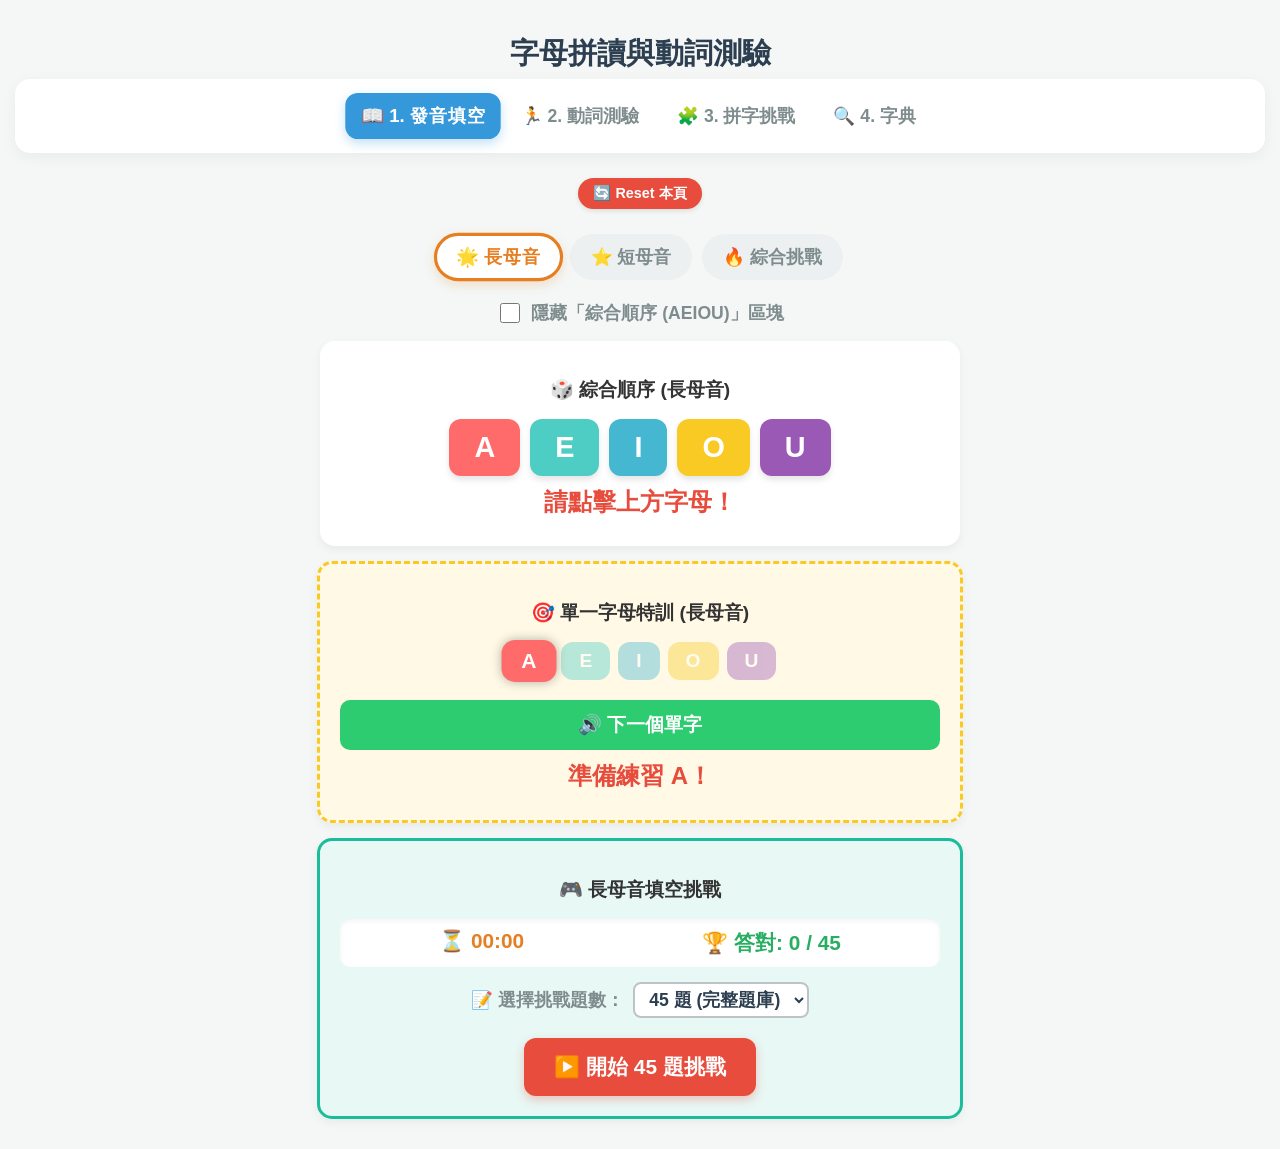
==== commit 09c2c9f2: "Update index.html" ====
--- a/index.html
+++ b/index.html
@@ -119,7 +119,7 @@
         .game-opt-btn:disabled { cursor: not-allowed; opacity: 0.9; }
         .game-hint-btn {
             font-size: 1rem; padding: 8px 15px; background-color: #f39c12; color: white;
-            border: none; border-radius: 8px; cursor: pointer; font-weight: bold;
+            border: none; border-radius: 8px; cursor: pointer; font-weight: bold; margin-bottom: 5px;
         }
         .game-start-btn {
             font-size: 1.3rem; padding: 15px 30px; background-color: #e74c3c; color: white;
@@ -127,6 +127,15 @@
             box-shadow: 0 4px 10px rgba(231, 76, 60, 0.3); animation: pulse 1.5s infinite;
         }
         @keyframes pulse { 0% { transform: scale(1); } 50% { transform: scale(1.05); } 100% { transform: scale(1); } }
+
+        /* 下拉式選單樣式 */
+        .q-select {
+            font-size: 1.1rem; padding: 5px 10px; border: 2px solid #bdc3c7;
+            border-radius: 8px; font-weight: bold; color: #2c3e50;
+            background-color: #fff; cursor: pointer; outline: none;
+            transition: border-color 0.2s;
+        }
+        .q-select:hover, .q-select:focus { border-color: #3498db; }
 
         /* --- 拼字遊戲專屬樣式 --- */
         .spell-game-section { background-color: #fff3e0; border: 3px solid #e67e22; }
@@ -224,12 +233,20 @@
         </div>
 
         <div class="section-container game-section">
-            <h2 id="title-game" style="font-size: 1.2rem;">🎮 長母音 (不限時 45 題)</h2>
+            <h2 id="title-game" style="font-size: 1.2rem;">🎮 長母音填空挑戰</h2>
             <div class="game-stats">
                 <span id="game-timer" style="color: #e67e22;">⏳ 00:00</span>
                 <span id="game-score" style="color: #27ae60;">🏆 答對: 0 / 45</span>
             </div>
             <div id="game-start-screen">
+                <div style="margin-bottom: 20px;">
+                    <label for="phonics-q-count" style="font-weight:bold; color:#7f8c8d; font-size:1.1rem; margin-right: 5px;">📝 選擇挑戰題數：</label>
+                    <select id="phonics-q-count" class="q-select" onchange="updatePhonicsText()">
+                        <option value="15">15 題 (小試身手)</option>
+                        <option value="25">25 題 (一般挑戰)</option>
+                        <option value="45" selected>45 題 (完整題庫)</option>
+                    </select>
+                </div>
                 <p id="game-end-msg" style="font-size: 1.5rem; color: #e74c3c; font-weight: bold; display: none; line-height: 1.5;"></p>
                 <button class="game-start-btn" onclick="startGame()" id="start-btn-text">▶️ 開始 45 題挑戰</button>
             </div>
@@ -279,6 +296,7 @@
                 <button class="game-start-btn" style="background-color: #8e44ad; box-shadow: 0 4px 10px rgba(142, 68, 173, 0.3);" onclick="startVerbQuiz()">▶️ 開始 9 題動詞測驗</button>
             </div>
             <div id="verb-board" style="display: none;">
+                <button class="game-hint-btn" style="background-color: #9b59b6;" onclick="playVerbHint()">🔊 聽雙語提示</button>
                 <div class="game-word-display" id="verb-sentence" style="font-size: 1.8rem; letter-spacing: 1px; margin-top: 10px;">I ????? a book.</div>
                 <div class="game-zh-display" id="verb-zh" style="margin-top: 10px;">(我讀一本書)</div>
                 <div id="verb-feedback" style="font-weight: bold; color: #7f8c8d; margin-top: 10px;">請選擇正確的動詞：</div>
@@ -305,7 +323,7 @@
         </div>
 
         <div class="section-container spell-game-section">
-            <h2 id="title-spell" style="font-size: 1.2rem;">🧩 單字拼拼樂 (長母音 - 不限時 45 題)</h2>
+            <h2 id="title-spell" style="font-size: 1.2rem;">🧩 單字拼拼樂 (長母音)</h2>
             <p style="color:#7f8c8d; font-size: 0.9rem; margin-bottom: 5px;">聽發音，把打亂的發音組合按順序拼出來！</p>
             
             <div class="game-stats">
@@ -314,6 +332,14 @@
             </div>
             
             <div id="spell-start-screen">
+                <div style="margin-bottom: 20px;">
+                    <label for="spell-q-count" style="font-weight:bold; color:#7f8c8d; font-size:1.1rem; margin-right: 5px;">📝 選擇挑戰題數：</label>
+                    <select id="spell-q-count" class="q-select" onchange="updateSpellText()">
+                        <option value="15">15 題 (小試身手)</option>
+                        <option value="25">25 題 (一般挑戰)</option>
+                        <option value="45" selected>45 題 (完整題庫)</option>
+                    </select>
+                </div>
                 <p id="spell-end-msg" style="font-size: 1.5rem; color: #e74c3c; font-weight: bold; display: none; line-height: 1.5;"></p>
                 <button class="game-start-btn" style="background-color: #e67e22; box-shadow: 0 4px 10px rgba(230, 126, 34, 0.3);" id="spell-start-btn-text" onclick="startSpellGame()">▶️ 開始 45 題挑戰</button>
             </div>
@@ -394,6 +420,8 @@
             const voices = synth.getVoices();
             return voices.find(v => v.name.includes('Samantha') || v.name.includes('Google US English') || v.name.includes('Zira')) || voices.find(v => v.lang.startsWith('en'));
         }
+        
+        // 單語發音 (原版)
         function speak(text, lang, customRate = 0.8) {
             if (synth.speaking) synth.cancel(); 
             const utterance = new SpeechSynthesisUtterance(text);
@@ -404,6 +432,27 @@
                 if (voice) utterance.voice = voice; 
             }
             synth.speak(utterance);
+        }
+
+        // 新增：雙語夾帶發音 (放慢英文，並夾帶中文)
+        function speakBilingual(enText, zhText, enRate = 0.5, zhRate = 0.8) {
+            if (synth.speaking) synth.cancel();
+
+            // 英文發音設定 (放慢)
+            const enUtterance = new SpeechSynthesisUtterance(enText);
+            enUtterance.lang = 'en-US';
+            enUtterance.rate = enRate;
+            const enVoice = getFemaleUSVoice();
+            if (enVoice) enUtterance.voice = enVoice;
+
+            // 中文發音設定
+            const zhUtterance = new SpeechSynthesisUtterance(zhText);
+            zhUtterance.lang = 'zh-TW';
+            zhUtterance.rate = zhRate;
+
+            // 依序加入發音佇列
+            synth.speak(enUtterance);
+            synth.speak(zhUtterance);
         }
 
         // --- AEIOU 字典區 ---
@@ -484,6 +533,12 @@
         }
 
         // --- 第一章：發音區邏輯 ---
+        function updatePhonicsText() {
+            let q = parseInt(document.getElementById('phonics-q-count').value);
+            document.getElementById('start-btn-text').innerText = `▶️ 開始 ${q} 題挑戰`;
+            document.getElementById('game-score').innerText = `🏆 答對: 0 / ${q}`;
+        }
+
         function setMode(mode) {
             currentMode = mode;
             document.querySelectorAll('#tab-phonics .mode-btn').forEach(btn => btn.classList.remove('active'));
@@ -493,9 +548,7 @@
             const mText = modeTexts[mode];
             document.getElementById('title-main').innerText = `🎲 綜合順序 (${mText})`;
             document.getElementById('title-drill').innerText = `🎯 單一字母特訓 (${mText})`;
-            
-            gameTotalQuestions = (mode === 'mixed') ? 90 : 45;
-            document.getElementById('title-game').innerText = `🎮 ${mText} (不限時 ${gameTotalQuestions} 題)`;
+            document.getElementById('title-game').innerText = `🎮 ${mText} 填空挑戰`;
 
             document.getElementById('example-display').innerText = '請點擊上方字母！';
             document.getElementById('drill-display').innerText = `準備練習 ${currentDrillVowel}！`;
@@ -543,23 +596,29 @@
             document.getElementById('game-start-screen').style.display = 'block';
             document.getElementById('game-end-msg').style.display = 'none';
             
-            gameTotalQuestions = currentMode === 'mixed' ? 90 : 45;
             document.getElementById('game-timer').innerText = `⏳ 00:00`;
-            document.getElementById('game-score').innerText = `🏆 答對: 0 / ${gameTotalQuestions}`;
-            document.getElementById('start-btn-text').innerText = `▶️ 開始 ${gameTotalQuestions} 題挑戰`;
+            updatePhonicsText();
         }
 
         function startGame() {
             gameScore = 0; isGameActive = true;
-            gameTotalQuestions = currentMode === 'mixed' ? 90 : 45;
+            
+            if (currentMode === 'short') { gameWordsPool = [...shortGameWords]; }
+            else if (currentMode === 'mixed') { gameWordsPool = [...mixedGameWords]; }
+            else { gameWordsPool = [...longGameWords]; }
+            
+            gameWordsPool.sort(() => 0.5 - Math.random());
+
+            // 依據下拉選單限制題數
+            let q = parseInt(document.getElementById('phonics-q-count').value);
+            if (gameWordsPool.length > q) {
+                gameWordsPool = gameWordsPool.slice(0, q);
+            }
+            gameTotalQuestions = gameWordsPool.length;
+
             document.getElementById('game-score').innerText = `🏆 答對: 0 / ${gameTotalQuestions}`;
             document.getElementById('game-start-screen').style.display = 'none';
             document.getElementById('game-board').style.display = 'block';
-
-            if (currentMode === 'short') { gameWordsPool = [...shortGameWords]; }
-            else if (currentMode === 'mixed') { gameWordsPool = [...mixedGameWords]; }
-            else { gameWordsPool = [...longGameWords]; }
-            gameWordsPool.sort(() => 0.5 - Math.random());
 
             if(gameTimerInterval) clearInterval(gameTimerInterval);
             
@@ -649,8 +708,12 @@
             const data = verbData[index];
             document.getElementById('verb-display').innerText = data.s;
             document.getElementById('verb-zh-display').innerText = data.zh;
-            speak(`${data.v}. ${data.s}`, 'en-US', 0.8);
-            setTimeout(() => { isCooldown = false; btnElement.classList.remove('cooldown'); }, 2500);
+            
+            // 使用新建立的雙語發音函數，將英文放慢到 0.5 並且夾帶中文 0.8
+            speakBilingual(`${data.v}. ${data.s}`, data.zh, 0.5, 0.8);
+            
+            // 將冷卻時間拉長，確保雙語有足夠的時間唸完不被卡掉
+            setTimeout(() => { isCooldown = false; btnElement.classList.remove('cooldown'); }, 4000);
         }
 
         function startVerbQuiz() {
@@ -699,6 +762,13 @@
             });
         }
 
+        function playVerbHint() {
+            if(currentVerbObj) {
+                // 播放雙語提示發音
+                speakBilingual(currentVerbObj.sentence, currentVerbObj.zh, 0.5, 0.8);
+            }
+        }
+
         function checkVerbAnswer(ans, btn) {
             const feedbackText = document.getElementById('verb-feedback');
             
@@ -711,8 +781,12 @@
                 document.getElementById('verb-sentence').innerText = currentVerbObj.sentence;
                 document.querySelectorAll('#verb-options .game-opt-btn').forEach(b => b.disabled = true);
 
+                // 答對時，用慢速英文夾帶中文的方式唸出完整句子
+                speakBilingual(currentVerbObj.sentence, currentVerbObj.zh, 0.5, 0.8);
+
                 verbCurrentIdx++;
-                setTimeout(() => { loadVerbQuestion(); }, 1500);
+                // 延長跳轉下一題的時間，確保雙語能順利唸完 (原本 1500 -> 3500)
+                setTimeout(() => { loadVerbQuestion(); }, 3500);
 
             } else {
                 btn.style.backgroundColor = '#e74c3c'; btn.style.color = 'white'; btn.style.borderColor = '#e74c3c'; btn.disabled = true;
@@ -721,6 +795,12 @@
         }
 
         // --- 第三章：拼字遊戲邏輯 ---
+        function updateSpellText() {
+            let q = parseInt(document.getElementById('spell-q-count').value);
+            document.getElementById('spell-start-btn-text').innerText = `▶️ 開始 ${q} 題挑戰`;
+            document.getElementById('spell-score').innerText = `🏆 拼對: 0 / ${q}`;
+        }
+
         function setSpellMode(mode) {
             spellMode = mode;
             document.querySelectorAll('#tab-spelling .mode-btn').forEach(btn => btn.classList.remove('active'));
@@ -728,9 +808,7 @@
             
             const modeTexts = { 'long': '長母音', 'short': '短母音', 'mixed': '綜合挑戰' };
             const mText = modeTexts[mode];
-            spellTotalQuestions = mode === 'mixed' ? 90 : 45;
-            
-            document.getElementById('title-spell').innerText = `🧩 單字拼拼樂 (${mText} - 不限時 ${spellTotalQuestions} 題)`;
+            document.getElementById('title-spell').innerText = `🧩 單字拼拼樂 (${mText})`;
 
             forceEndSpellGame();
         }
@@ -741,11 +819,8 @@
             document.getElementById('spell-start-screen').style.display = 'block';
             document.getElementById('spell-end-msg').style.display = 'none';
             
-            spellTotalQuestions = spellMode === 'mixed' ? 90 : 45;
-            const btn = document.querySelector('#tab-spelling .game-start-btn');
             document.getElementById('spell-timer').innerText = `⏳ 00:00`;
-            document.getElementById('spell-score').innerText = `🏆 拼對: 0 / ${spellTotalQuestions}`;
-            btn.innerText = `▶️ 開始 ${spellTotalQuestions} 題挑戰`;
+            updateSpellText();
         }
 
         function getSpellingWords(mode) {
@@ -763,8 +838,14 @@
 
         function startSpellGame() {
             spellScore = 0; isSpellActive = true;
-            spellTotalQuestions = spellMode === 'mixed' ? 90 : 45;
             spellPool = getSpellingWords(spellMode).sort(() => 0.5 - Math.random());
+            
+            // 依據下拉選單限制題數
+            let q = parseInt(document.getElementById('spell-q-count').value);
+            if(spellPool.length > q) {
+                spellPool = spellPool.slice(0, q);
+            }
+            spellTotalQuestions = spellPool.length;
             
             document.getElementById('spell-score').innerText = `🏆 拼對: 0 / ${spellTotalQuestions}`;
             document.getElementById('spell-start-screen').style.display = 'none';
@@ -969,6 +1050,12 @@
                 transDisplay.innerText = "翻譯失敗，請檢查網路。"; speak(word, 'en-US');
             }
         }
+
+        // --- 網頁載入時初始化文字 ---
+        window.onload = function() {
+            updatePhonicsText();
+            updateSpellText();
+        }
     </script>
 </body>
 </html>
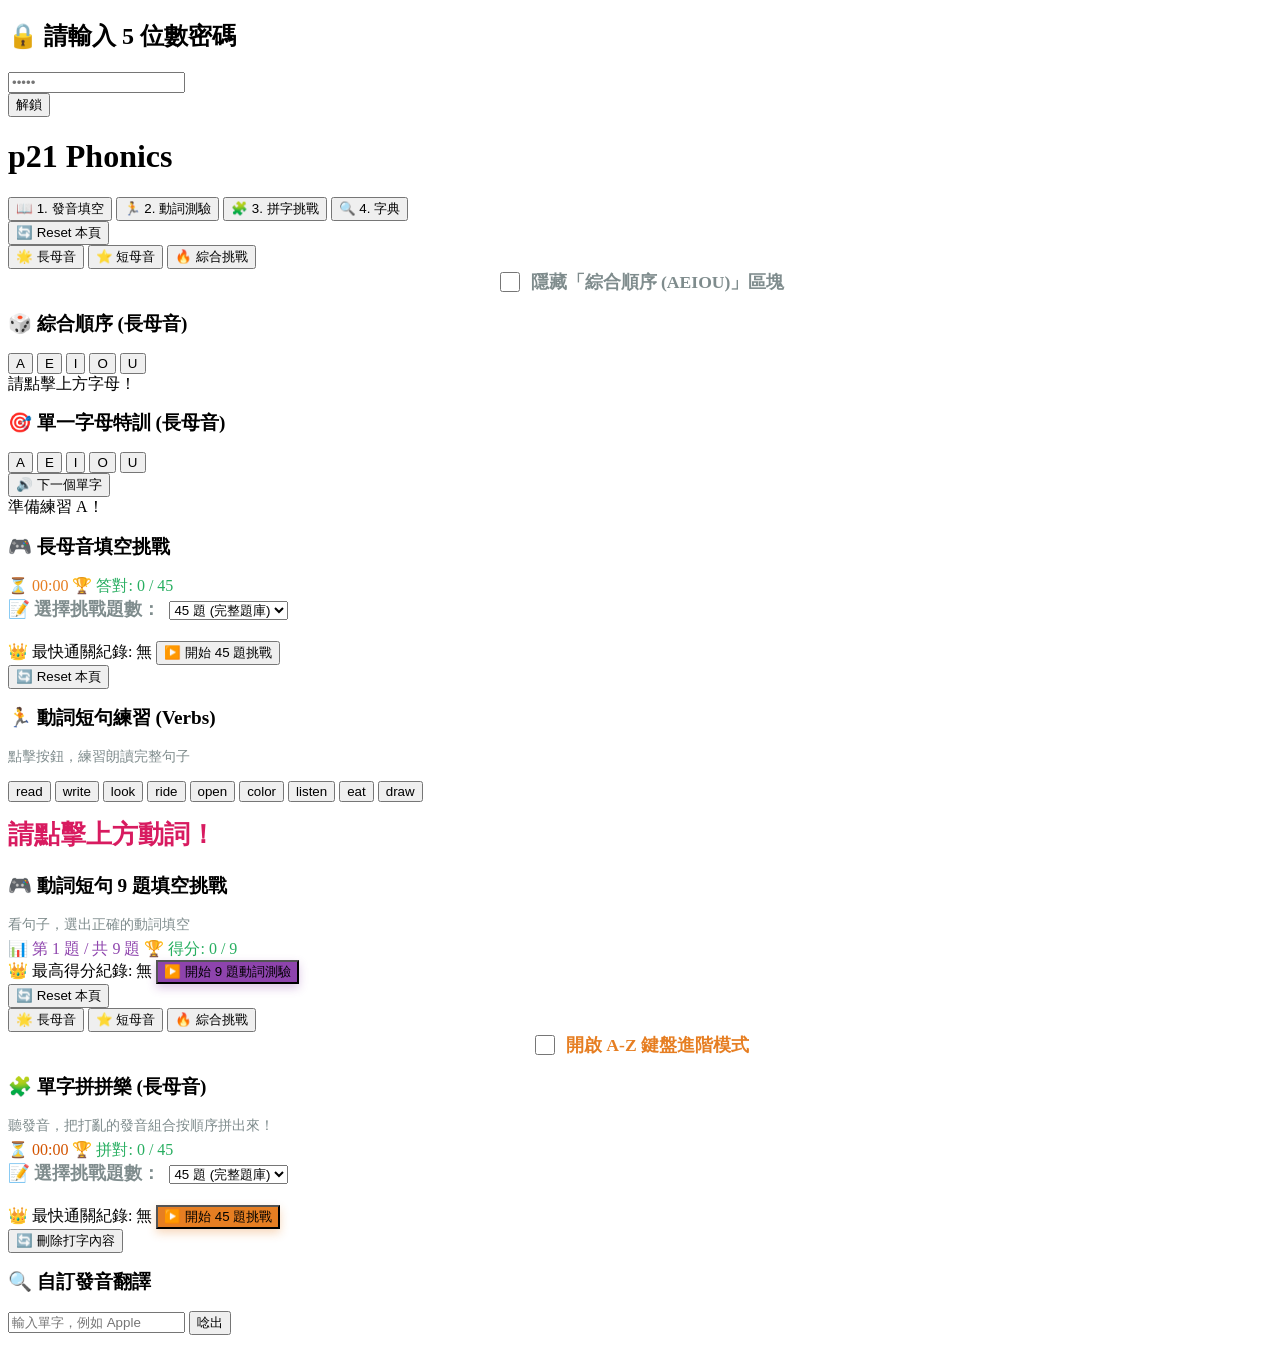
==== commit 06262541: "Update index.html" ====
--- a/index.html
+++ b/index.html
@@ -3,184 +3,23 @@
 <head>
     <meta charset="UTF-8">
     <meta name="viewport" content="width=device-width, initial-scale=1.0">
-    <title>字母拼讀與動詞測驗</title>
-    <style>
-        body {
-            font-family: 'Segoe UI', Tahoma, Geneva, Verdana, sans-serif;
-            text-align: center;
-            background-color: #f4f7f6;
-            color: #333;
-            padding: 15px;
-            margin: 0;
-        }
-        h1 { color: #2c3e50; margin-bottom: 5px; font-size: 1.8rem; }
-        
-        /* --- 頂部導覽分頁 (Tabs) --- */
-        .nav-tabs {
-            display: flex;
-            justify-content: center;
-            flex-wrap: wrap;
-            gap: 8px;
-            margin-bottom: 25px;
-            background-color: #fff;
-            padding: 15px;
-            border-radius: 15px;
-            box-shadow: 0 4px 15px rgba(0,0,0,0.05);
-        }
-        .tab-btn {
-            font-size: 1.1rem; padding: 10px 15px; border: none; border-radius: 12px;
-            background-color: transparent; color: #7f8c8d; font-weight: bold; cursor: pointer; transition: all 0.3s ease;
-        }
-        .tab-btn.active {
-            background-color: #3498db; color: white;
-            box-shadow: 0 4px 10px rgba(52, 152, 219, 0.3); transform: scale(1.05);
-        }
-        .tab-content { display: none; animation: fadeIn 0.3s ease; }
-        @keyframes fadeIn { from { opacity: 0; transform: translateY(10px); } to { opacity: 1; transform: translateY(0); } }
-
-        /* --- 模式切換按鈕 --- */
-        .mode-selector {
-            margin: 10px auto 20px auto;
-            display: flex; justify-content: center; flex-wrap: wrap; gap: 10px;
-        }
-        .mode-btn {
-            font-size: 1.1rem; padding: 8px 18px; cursor: pointer;
-            border: 3px solid transparent; border-radius: 50px;
-            background-color: #ecf0f1; color: #7f8c8d; font-weight: bold; transition: all 0.3s ease;
-        }
-        .mode-btn.active {
-            background-color: #fff; color: #e67e22; border-color: #e67e22;
-            box-shadow: 0 4px 10px rgba(230, 126, 34, 0.2); transform: scale(1.05);
-        }
-
-        /* 基礎按鈕樣式 */
-        .vowel-btn, .drill-vowel-btn {
-            cursor: pointer; border: none; border-radius: 12px; color: #fff;
-            font-weight: bold; transition: transform 0.1s, opacity 0.3s;
-        }
-        .vowel-btn:active, .drill-vowel-btn:active { transform: scale(0.95); }
-        .cooldown { opacity: 0.6; cursor: not-allowed; transform: none !important; }
-
-        /* 動詞按鈕樣式 */
-        .verb-btn {
-            font-size: 1.2rem; padding: 10px 15px; background-color: #34495e; color: white;
-            border: none; border-radius: 10px; cursor: pointer; font-weight: bold;
-            transition: transform 0.1s, background-color 0.3s; box-shadow: 0 3px 5px rgba(0,0,0,0.15);
-        }
-        .verb-btn:active { transform: scale(0.95); }
-        .verb-btn:hover { background-color: #2c3e50; }
-
-        /* 顏色定義 */
-        .bg-a { background-color: #FF6B6B; }
-        .bg-e { background-color: #4ECDC4; }
-        .bg-i { background-color: #45B7D1; }
-        .bg-o { background-color: #F9CA24; }
-        .bg-u { background-color: #9B59B6; }
-
-        /* --- 區塊共用樣式 --- */
-        .section-container {
-            background-color: #fff; padding: 20px; border-radius: 15px;
-            box-shadow: 0 4px 10px rgba(0,0,0,0.05); max-width: 600px; margin: 15px auto;
-        }
-        .vowel-container { display: flex; justify-content: center; flex-wrap: wrap; gap: 10px; margin: 10px 0; }
-        .vowel-btn { font-size: 1.8rem; padding: 12px 25px; box-shadow: 0 4px 6px rgba(0,0,0,0.1); }
-        
-        #example-display, #drill-display { font-size: 1.5rem; color: #e74c3c; font-weight: bold; min-height: 40px; margin-top: 10px; }
-        .spell-text { color: #2980b9; font-family: monospace; font-size: 1.6rem; letter-spacing: 2px; }
-
-        /* 獨立特訓區 */
-        .drill-section { background-color: #fff9e6; border: 3px dashed #F9CA24; }
-        .drill-vowel-btn { font-size: 1.2rem; padding: 8px 18px; opacity: 0.4; }
-        .drill-vowel-btn.active { opacity: 1; box-shadow: 0 0 10px rgba(0,0,0,0.3); transform: scale(1.1); }
-        .play-drill-btn {
-            font-size: 1.2rem; padding: 12px 20px; background-color: #2ecc71; color: white;
-            border: none; border-radius: 10px; cursor: pointer; margin-top: 10px; font-weight: bold; width: 100%;
-        }
-        .play-drill-btn:active { background-color: #27ae60; transform: scale(0.98); }
-
-        /* --- 遊戲區塊樣式 --- */
-        .game-section { background-color: #e8f8f5; border: 3px solid #1abc9c; }
-        .game-stats {
-            display: flex; justify-content: space-around; font-size: 1.3rem; 
-            font-weight: bold; margin-bottom: 15px; background-color: #fff;
-            padding: 10px; border-radius: 10px; box-shadow: inset 0 2px 5px rgba(0,0,0,0.05);
-        }
-        .game-word-display {
-            font-size: 2.4rem; letter-spacing: 2px; font-weight: bold; color: #2c3e50;
-            margin: 15px 0 5px 0; font-family: monospace;
-        }
-        .game-zh-display { font-size: 1.2rem; color: #7f8c8d; margin-bottom: 15px; font-weight: bold; }
-        .game-options-container { display: flex; justify-content: center; gap: 10px; margin: 15px 0; flex-wrap: wrap; }
-        .game-opt-btn {
-            font-size: 1.5rem; padding: 10px 25px; border: 2px solid #bdc3c7; background-color: #fff;
-            border-radius: 10px; cursor: pointer; font-weight: bold; color: #34495e; transition: all 0.2s;
-        }
-        .game-opt-btn:hover:not(:disabled) { border-color: #3498db; color: #3498db; }
-        .game-opt-btn:disabled { cursor: not-allowed; opacity: 0.9; }
-        .game-hint-btn {
-            font-size: 1rem; padding: 8px 15px; background-color: #f39c12; color: white;
-            border: none; border-radius: 8px; cursor: pointer; font-weight: bold; margin-bottom: 5px;
-        }
-        .game-start-btn {
-            font-size: 1.3rem; padding: 15px 30px; background-color: #e74c3c; color: white;
-            border: none; border-radius: 12px; cursor: pointer; font-weight: bold;
-            box-shadow: 0 4px 10px rgba(231, 76, 60, 0.3); animation: pulse 1.5s infinite;
-        }
-        @keyframes pulse { 0% { transform: scale(1); } 50% { transform: scale(1.05); } 100% { transform: scale(1); } }
-
-        /* 下拉式選單樣式 */
-        .q-select {
-            font-size: 1.1rem; padding: 5px 10px; border: 2px solid #bdc3c7;
-            border-radius: 8px; font-weight: bold; color: #2c3e50;
-            background-color: #fff; cursor: pointer; outline: none;
-            transition: border-color 0.2s;
-        }
-        .q-select:hover, .q-select:focus { border-color: #3498db; }
-
-        /* --- 拼字遊戲專屬樣式 --- */
-        .spell-game-section { background-color: #fff3e0; border: 3px solid #e67e22; }
-        .spell-slot-container {
-            display: flex; justify-content: center; gap: 10px; margin: 25px 0 15px 0; min-height: 50px;
-        }
-        .spell-slot {
-            font-size: 2.5rem; font-weight: bold; color: #2c3e50;
-            border-bottom: 4px solid #34495e; min-width: 40px; text-align: center; padding-bottom: 5px;
-            font-family: monospace; transition: all 0.3s ease;
-        }
-        
-        /* A-Z鍵盤樣式 */
-        .keyboard-container {
-            display: flex; flex-wrap: wrap; justify-content: center; gap: 8px; margin: 20px 0; max-width: 100%;
-        }
-        .key-btn {
-            font-size: 1.4rem; padding: 10px 12px; min-width: 42px;
-            background-color: #fff; border: 2px solid #bdc3c7; border-radius: 8px;
-            cursor: pointer; font-weight: bold; color: #34495e; transition: all 0.15s;
-            text-transform: lowercase; box-shadow: 0 2px 4px rgba(0,0,0,0.1);
-        }
-        .key-btn:active { transform: scale(0.9); }
-        .key-btn:disabled { opacity: 0.6; cursor: not-allowed; }
-
-        /* --- 動詞區塊樣式 --- */
-        .verb-section { background-color: #fce4ec; border: 3px solid #f06292; }
-        .verb-game-section { background-color: #f5eef8; border: 3px solid #9b59b6; }
-
-        /* --- Reset 按鈕樣式 --- */
-        .reset-btn {
-            background-color: #e74c3c; color: white; border: none; padding: 6px 15px;
-            border-radius: 20px; font-weight: bold; cursor: pointer; font-size: 0.9rem;
-            margin-bottom: 15px; transition: background-color 0.2s; box-shadow: 0 2px 5px rgba(0,0,0,0.1);
-        }
-        .reset-btn:hover { background-color: #c0392b; }
-
-        /* --- 自訂輸入區 --- */
-        input[type="text"] { font-size: 1.1rem; padding: 10px; width: 50%; border: 2px solid #ddd; border-radius: 8px; outline: none; }
-        button.speak-btn { font-size: 1.1rem; padding: 10px 15px; background-color: #3498db; color: white; border: none; border-radius: 8px; cursor: pointer; margin-left: 5px; }
-    </style>
+    <title>p21 Phonics</title>
+    <!-- 引入外部 CSS -->
+    <link rel="stylesheet" href="css/style.css">
 </head>
 <body>
 
-    <h1>字母拼讀與動詞測驗</h1>
+    <!-- 密碼鎖定畫面 -->
+    <div id="lock-screen">
+        <div class="lock-box">
+            <h2>🔒 請輸入 5 位數密碼</h2>
+            <input type="password" id="pin-input" maxlength="5" placeholder="•••••" onkeydown="if(event.key === 'Enter') checkPin()">
+            <br>
+            <button onclick="checkPin()">解鎖</button>
+            <p id="lock-error" style="color: #e74c3c; display: none; font-weight: bold;">❌ 密碼錯誤！</p>
+        </div>
+    </div>
+    <h1>p21 Phonics</h1>
     
     <!-- 頂部導覽分頁按鈕 -->
     <div class="nav-tabs">
@@ -247,6 +86,7 @@
                         <option value="45" selected>45 題 (完整題庫)</option>
                     </select>
                 </div>
+                <span id="game-best-record" class="record-text">👑 最快通關紀錄: 無</span>
                 <p id="game-end-msg" style="font-size: 1.5rem; color: #e74c3c; font-weight: bold; display: none; line-height: 1.5;"></p>
                 <button class="game-start-btn" onclick="startGame()" id="start-btn-text">▶️ 開始 45 題挑戰</button>
             </div>
@@ -292,6 +132,7 @@
                 <span id="verb-score" style="color: #27ae60;">🏆 得分: 0 / 9</span>
             </div>
             <div id="verb-start-screen">
+                <span id="verb-best-record" class="record-text">👑 最高得分紀錄: 無</span>
                 <p id="verb-end-msg" style="font-size: 1.5rem; color: #e74c3c; font-weight: bold; display: none; line-height: 1.5;"></p>
                 <button class="game-start-btn" style="background-color: #8e44ad; box-shadow: 0 4px 10px rgba(142, 68, 173, 0.3);" onclick="startVerbQuiz()">▶️ 開始 9 題動詞測驗</button>
             </div>
@@ -318,7 +159,7 @@
         </div>
 
         <div style="margin-bottom: 15px; display: flex; justify-content: center; align-items: center; gap: 8px;">
-            <input type="checkbox" id="az-toggle" style="width: 20px; height: 20px; cursor: pointer;" onchange="if(isSpellActive) forceEndSpellGame();">
+            <input type="checkbox" id="az-toggle" style="width: 20px; height: 20px; cursor: pointer;" onchange="if(isSpellActive) forceEndSpellGame(true);">
             <label for="az-toggle" style="font-weight: bold; color: #e67e22; font-size: 1.1rem; cursor: pointer;">開啟 A-Z 鍵盤進階模式</label>
         </div>
 
@@ -340,6 +181,7 @@
                         <option value="45" selected>45 題 (完整題庫)</option>
                     </select>
                 </div>
+                <span id="spell-best-record" class="record-text">👑 最快通關紀錄: 無</span>
                 <p id="spell-end-msg" style="font-size: 1.5rem; color: #e74c3c; font-weight: bold; display: none; line-height: 1.5;"></p>
                 <button class="game-start-btn" style="background-color: #e67e22; box-shadow: 0 4px 10px rgba(230, 126, 34, 0.3);" id="spell-start-btn-text" onclick="startSpellGame()">▶️ 開始 45 題挑戰</button>
             </div>
@@ -360,7 +202,7 @@
          第四章：自訂字典區塊 
          ========================= -->
     <div id="tab-custom" class="tab-content">
-        <button class="reset-btn" onclick="resetCurrentTab('custom')">🔄 Reset 本頁</button>
+        <button class="reset-btn" onclick="resetCurrentTab('custom')">🔄 刪除打字內容</button>
         <div class="section-container">
             <h2 style="font-size: 1.2rem;">🔍 自訂發音翻譯</h2>
             <input type="text" id="custom-word" placeholder="輸入單字，例如 Apple" onkeydown="if(event.key === 'Enter') speakCustomWord()">
@@ -369,693 +211,8 @@
         </div>
     </div>
 
-    <script>
-        // --- 隱藏綜合順序區塊邏輯 ---
-        function toggleMainSequence() {
-            const section = document.getElementById('main-sequence-section');
-            const isHidden = document.getElementById('hide-main-toggle').checked;
-            if (isHidden) {
-                section.style.display = 'none';
-            } else {
-                section.style.display = 'block';
-            }
-        }
-
-        // --- 頁籤切換邏輯 ---
-        function switchTab(tabId, btnElement) {
-            document.querySelectorAll('.tab-content').forEach(tab => { tab.style.display = 'none'; });
-            document.querySelectorAll('.tab-btn').forEach(btn => { btn.classList.remove('active'); });
-            document.getElementById(tabId).style.display = 'block';
-            btnElement.classList.add('active');
-
-            if (tabId !== 'tab-phonics' && isGameActive) forceEndGame();
-            if (tabId !== 'tab-spelling' && isSpellActive) forceEndSpellGame();
-        }
-
-        // --- Reset 當前頁面函數 ---
-        function resetCurrentTab(tabName) {
-            if (tabName === 'phonics') {
-                forceEndGame();
-                document.getElementById('example-display').innerText = '請點擊上方字母！';
-                document.getElementById('drill-display').innerText = '準備練習 A！';
-                setMode('long');
-                document.getElementById('hide-main-toggle').checked = false;
-                toggleMainSequence();
-            } else if (tabName === 'verbs') {
-                document.getElementById('verb-display').innerText = '請點擊上方動詞！';
-                document.getElementById('verb-zh-display').innerText = '';
-            } else if (tabName === 'spelling') {
-                forceEndSpellGame();
-                setSpellMode('long');
-                document.getElementById('az-toggle').checked = false;
-            } else if (tabName === 'custom') {
-                document.getElementById('custom-word').value = '';
-                document.getElementById('translation-display').innerText = '';
-            }
-        }
-
-        // --- 發音與 iOS 修復 ---
-        const synth = window.speechSynthesis;
-        function getFemaleUSVoice() {
-            const voices = synth.getVoices();
-            return voices.find(v => v.name.includes('Samantha') || v.name.includes('Google US English') || v.name.includes('Zira')) || voices.find(v => v.lang.startsWith('en'));
-        }
-        
-        // 單語發音 (原版)
-        function speak(text, lang, customRate = 0.8) {
-            if (synth.speaking) synth.cancel(); 
-            const utterance = new SpeechSynthesisUtterance(text);
-            utterance.lang = lang; 
-            utterance.rate = Math.max(0.5, customRate);
-            if (lang === 'en-US') { 
-                const voice = getFemaleUSVoice(); 
-                if (voice) utterance.voice = voice; 
-            }
-            synth.speak(utterance);
-        }
-
-        // 新增：雙語夾帶發音 (放慢英文，並夾帶中文)
-        function speakBilingual(enText, zhText, enRate = 0.5, zhRate = 0.8) {
-            if (synth.speaking) synth.cancel();
-
-            // 英文發音設定 (放慢)
-            const enUtterance = new SpeechSynthesisUtterance(enText);
-            enUtterance.lang = 'en-US';
-            enUtterance.rate = enRate;
-            const enVoice = getFemaleUSVoice();
-            if (enVoice) enUtterance.voice = enVoice;
-
-            // 中文發音設定
-            const zhUtterance = new SpeechSynthesisUtterance(zhText);
-            zhUtterance.lang = 'zh-TW';
-            zhUtterance.rate = zhRate;
-
-            // 依序加入發音佇列
-            synth.speak(enUtterance);
-            synth.speak(zhUtterance);
-        }
-
-        // --- AEIOU 字典區 ---
-        const longExamples = {
-            'A': [ {en: 'maid', zh: '女僕', c: ['m','ai','d']}, {en: 'paint', zh: '畫畫', c: ['p','ai','n','t']}, {en: 'rain', zh: '雨', c: ['r','ai','n']}, {en: 'bay', zh: '海灣', c: ['b','ay']}, {en: 'hay', zh: '乾草', c: ['h','ay']}, {en: 'pay', zh: '支付', c: ['p','ay']}, {en: 'cake', zh: '蛋糕', c: ['c','a','k','e']}, {en: 'gate', zh: '大門', c: ['g','a','t','e']}, {en: 'tape', zh: '膠帶', c: ['t','a','p','e']} ],
-            'E': [ {en: 'bean', zh: '豆子', c: ['b','ea','n']}, {en: 'leaf', zh: '葉子', c: ['l','ea','f']}, {en: 'seat', zh: '座位', c: ['s','ea','t']}, {en: 'jeep', zh: '吉普車', c: ['j','ee','p']}, {en: 'bee', zh: '蜜蜂', c: ['b','ee']}, {en: 'weed', zh: '雜草', c: ['w','ee','d']}, {en: 'alley', zh: '小巷', c: ['a','ll','ey']}, {en: 'hockey', zh: '曲棍球', c: ['h','o','ck','ey']}, {en: 'key', zh: '鑰匙', c: ['k','ey']} ],
-            'I': [ {en: 'die', zh: '凋零', c: ['d','ie']}, {en: 'pie', zh: '派', c: ['p','ie']}, {en: 'tie', zh: '領帶', c: ['t','ie']}, {en: 'high', zh: '高的', c: ['h','igh']}, {en: 'knight', zh: '騎士', c: ['kn','igh','t']}, {en: 'light', zh: '燈光', c: ['l','igh','t']}, {en: 'vine', zh: '藤蔓', c: ['v','i','n','e']}, {en: 'ice', zh: '冰塊', c: ['i','c','e']}, {en: 'time', zh: '時間', c: ['t','i','m','e']} ],
-            'O': [ {en: 'soap', zh: '肥皂', c: ['s','oa','p']}, {en: 'boat', zh: '小船', c: ['b','oa','t']}, {en: 'road', zh: '道路', c: ['r','oa','d']}, {en: 'toe', zh: '腳趾', c: ['t','oe']}, {en: 'doe', zh: '母鹿', c: ['d','oe']}, {en: 'hoe', zh: '鋤頭', c: ['h','oe']}, {en: 'bone', zh: '骨頭', c: ['b','o','n','e']}, {en: 'mole', zh: '鼴鼠', c: ['m','o','l','e']}, {en: 'rope', zh: '繩索', c: ['r','o','p','e']} ],
-            'U': [ {en: 'pew', zh: '長椅', c: ['p','ew']}, {en: 'new', zh: '新的', c: ['n','ew']}, {en: 'stew', zh: '燉菜', c: ['s','t','ew']}, {en: 'hue', zh: '色彩', c: ['h','ue']}, {en: 'cue', zh: '提示', c: ['c','ue']}, {en: 'rescue', zh: '救援', c: ['r','e','s','c','ue']}, {en: 'huge', zh: '巨大的', c: ['h','u','g','e']}, {en: 'cute', zh: '可愛的', c: ['c','u','t','e']}, {en: 'tube', zh: '管子', c: ['t','u','b','e']} ]
-        };
-        const shortExamples = {
-            'A': [ {en: 'pan', zh: '平底鍋', c: ['p','a','n']}, {en: 'can', zh: '罐頭', c: ['c','a','n']}, {en: 'fan', zh: '風扇', c: ['f','a','n']}, {en: 'map', zh: '地圖', c: ['m','a','p']}, {en: 'cap', zh: '帽子', c: ['c','a','p']}, {en: 'tap', zh: '輕敲', c: ['t','a','p']}, {en: 'hat', zh: '帽子', c: ['h','a','t']}, {en: 'bat', zh: '蝙蝠', c: ['b','a','t']}, {en: 'fat', zh: '胖的', c: ['f','a','t']} ],
-            'E': [ {en: 'bed', zh: '床', c: ['b','e','d']}, {en: 'red', zh: '紅色', c: ['r','e','d']}, {en: 'Ted', zh: '泰德', c: ['T','e','d']}, {en: 'pen', zh: '筆', c: ['p','e','n']}, {en: 'hen', zh: '母雞', c: ['h','e','n']}, {en: 'ten', zh: '十', c: ['t','e','n']}, {en: 'jet', zh: '噴射機', c: ['j','e','t']}, {en: 'pet', zh: '寵物', c: ['p','e','t']}, {en: 'wet', zh: '濕的', c: ['w','e','t']} ],
-            'I': [ {en: 'wig', zh: '假髮', c: ['w','i','g']}, {en: 'big', zh: '大的', c: ['b','i','g']}, {en: 'pig', zh: '豬', c: ['p','i','g']}, {en: 'pin', zh: '大頭針', c: ['p','i','n']}, {en: 'bin', zh: '垃圾桶', c: ['b','i','n']}, {en: 'fin', zh: '魚鰭', c: ['f','i','n']}, {en: 'rip', zh: '撕裂', c: ['r','i','p']}, {en: 'dip', zh: '沾', c: ['d','i','p']}, {en: 'hip', zh: '臀部', c: ['h','i','p']} ],
-            'O': [ {en: 'top', zh: '頂部', c: ['t','o','p']}, {en: 'cop', zh: '警察', c: ['c','o','p']}, {en: 'mop', zh: '拖把', c: ['m','o','p']}, {en: 'dot', zh: '點', c: ['d','o','t']}, {en: 'hot', zh: '熱的', c: ['h','o','t']}, {en: 'pot', zh: '鍋子', c: ['p','o','t']}, {en: 'box', zh: '箱子', c: ['b','o','x']}, {en: 'fox', zh: '狐狸', c: ['f','o','x']}, {en: 'pox', zh: '痘', c: ['p','o','x']} ],
-            'U': [ {en: 'rub', zh: '摩擦', c: ['r','u','b']}, {en: 'cub', zh: '幼獸', c: ['c','u','b']}, {en: 'tub', zh: '浴缸', c: ['t','u','b']}, {en: 'hug', zh: '擁抱', c: ['h','u','g']}, {en: 'bug', zh: '蟲', c: ['b','u','g']}, {en: 'mug', zh: '馬克杯', c: ['m','u','g']}, {en: 'run', zh: '跑', c: ['r','u','n']}, {en: 'bun', zh: '小圓麵包', c: ['b','u','n']}, {en: 'sun', zh: '太陽', c: ['s','u','n']} ]
-        };
-        const mixedExamples = { 'A':[], 'E':[], 'I':[], 'O':[], 'U':[] };
-        ['A','E','I','O','U'].forEach(v => { mixedExamples[v] = [...longExamples[v], ...shortExamples[v]]; });
-
-        const longGameWords = [
-            {w: 'maid', b: 'm ????? d', a: 'ai', zh: '女僕'}, {w: 'paint', b: 'p ????? n t', a: 'ai', zh: '畫畫'}, {w: 'rain', b: 'r ????? n', a: 'ai', zh: '雨'}, {w: 'bay', b: 'b ?????', a: 'ay', zh: '海灣'}, {w: 'hay', b: 'h ?????', a: 'ay', zh: '乾草'}, {w: 'pay', b: 'p ?????', a: 'ay', zh: '支付'}, {w: 'cake', b: 'c ????? k e', a: 'a', zh: '蛋糕'}, {w: 'gate', b: 'g ????? t e', a: 'a', zh: '大門'}, {w: 'tape', b: 't ????? p e', a: 'a', zh: '膠帶'},
-            {w: 'bean', b: 'b ????? n', a: 'ea', zh: '豆子'}, {w: 'leaf', b: 'l ????? f', a: 'ea', zh: '葉子'}, {w: 'seat', b: 's ????? t', a: 'ea', zh: '座位'}, {w: 'jeep', b: 'j ????? p', a: 'ee', zh: '吉普車'}, {w: 'bee', b: 'b ?????', a: 'ee', zh: '蜜蜂'}, {w: 'weed', b: 'w ????? d', a: 'ee', zh: '雜草'}, {w: 'alley', b: 'a l l ?????', a: 'ey', zh: '小巷'}, {w: 'hockey', b: 'h o c k ?????', a: 'ey', zh: '曲棍球'}, {w: 'key', b: 'k ?????', a: 'ey', zh: '鑰匙'},
-            {w: 'die', b: 'd ?????', a: 'ie', zh: '凋零'}, {w: 'pie', b: 'p ?????', a: 'ie', zh: '派'}, {w: 'tie', b: 't ?????', a: 'ie', zh: '領帶'}, {w: 'high', b: 'h ?????', a: 'igh', zh: '高的'}, {w: 'knight', b: 'k n ????? t', a: 'igh', zh: '騎士'}, {w: 'light', b: 'l ????? t', a: 'igh', zh: '燈光'}, {w: 'vine', b: 'v ????? n e', a: 'i', zh: '藤蔓'}, {w: 'ice', b: '????? c e', a: 'i', zh: '冰塊'}, {w: 'time', b: 't ????? m e', a: 'i', zh: '時間'},
-            {w: 'soap', b: 's ????? p', a: 'oa', zh: '肥皂'}, {w: 'boat', b: 'b ????? t', a: 'oa', zh: '小船'}, {w: 'road', b: 'r ????? d', a: 'oa', zh: '道路'}, {w: 'toe', b: 't ?????', a: 'oe', zh: '腳趾'}, {w: 'doe', b: 'd ?????', a: 'oe', zh: '母鹿'}, {w: 'hoe', b: 'h ?????', a: 'oe', zh: '鋤頭'}, {w: 'bone', b: 'b ????? n e', a: 'o', zh: '骨頭'}, {w: 'mole', b: 'm ????? l e', a: 'o', zh: '鼴鼠'}, {w: 'rope', b: 'r ????? p e', a: 'o', zh: '繩索'},
-            {w: 'pew', b: 'p ?????', a: 'ew', zh: '長椅'}, {w: 'new', b: 'n ?????', a: 'ew', zh: '新的'}, {w: 'stew', b: 's t ?????', a: 'ew', zh: '燉菜'}, {w: 'hue', b: 'h ?????', a: 'ue', zh: '色彩'}, {w: 'cue', b: 'c ?????', a: 'ue', zh: '提示'}, {w: 'rescue', b: 'r e s c ?????', a: 'ue', zh: '救援'}, {w: 'huge', b: 'h ????? g e', a: 'u', zh: '巨大的'}, {w: 'cute', b: 'c ????? t e', a: 'u', zh: '可愛的'}, {w: 'tube', b: 't ????? b e', a: 'u', zh: '管子'}
-        ];
-        const longGameAnswers = ['ai','ay','a','ea','ee','ey','ie','igh','i','oa','oe','o','ew','ue','u'];
-        const shortGameWords = [
-            {w: 'pan', b: 'p ????? n', a: 'a', zh: '平底鍋'}, {w: 'can', b: 'c ????? n', a: 'a', zh: '罐頭'}, {w: 'fan', b: 'f ????? n', a: 'a', zh: '風扇'}, {w: 'map', b: 'm ????? p', a: 'a', zh: '地圖'}, {w: 'cap', b: 'c ????? p', a: 'a', zh: '帽子'}, {w: 'tap', b: 't ????? p', a: 'a', zh: '輕敲'}, {w: 'hat', b: 'h ????? t', a: 'a', zh: '帽子'}, {w: 'bat', b: 'b ????? t', a: 'a', zh: '蝙蝠'}, {w: 'fat', b: 'f ????? t', a: 'a', zh: '胖的'},
-            {w: 'bed', b: 'b ????? d', a: 'e', zh: '床'}, {w: 'red', b: 'r ????? d', a: 'e', zh: '紅色'}, {w: 'Ted', b: 'T ????? d', a: 'e', zh: '泰德'}, {w: 'pen', b: 'p ????? n', a: 'e', zh: '筆'}, {w: 'hen', b: 'h ????? n', a: 'e', zh: '母雞'}, {w: 'ten', b: 't ????? n', a: 'e', zh: '十'}, {w: 'jet', b: 'j ????? t', a: 'e', zh: '噴射機'}, {w: 'pet', b: 'p ????? t', a: 'e', zh: '寵物'}, {w: 'wet', b: 'w ????? t', a: 'e', zh: '濕的'},
-            {w: 'wig', b: 'w ????? g', a: 'i', zh: '假髮'}, {w: 'big', b: 'b ????? g', a: 'i', zh: '大的'}, {w: 'pig', b: 'p ????? g', a: 'i', zh: '豬'}, {w: 'pin', b: 'p ????? n', a: 'i', zh: '大頭針'}, {w: 'bin', b: 'b ????? n', a: 'i', zh: '垃圾桶'}, {w: 'fin', b: 'f ????? n', a: 'i', zh: '魚鰭'}, {w: 'rip', b: 'r ????? p', a: 'i', zh: '撕裂'}, {w: 'dip', b: 'd ????? p', a: 'i', zh: '沾'}, {w: 'hip', b: 'h ????? p', a: 'i', zh: '臀部'},
-            {w: 'top', b: 't ????? p', a: 'o', zh: '頂部'}, {w: 'cop', b: 'c ????? p', a: 'o', zh: '警察'}, {w: 'mop', b: 'm ????? p', a: 'o', zh: '拖把'}, {w: 'dot', b: 'd ????? t', a: 'o', zh: '點'}, {w: 'hot', b: 'h ????? t', a: 'o', zh: '熱的'}, {w: 'pot', b: 'p ????? t', a: 'o', zh: '鍋子'}, {w: 'box', b: 'b ????? x', a: 'o', zh: '箱子'}, {w: 'fox', b: 'f ????? x', a: 'o', zh: '狐狸'}, {w: 'pox', b: 'p ????? x', a: 'o', zh: '痘'},
-            {w: 'rub', b: 'r ????? b', a: 'u', zh: '摩擦'}, {w: 'cub', b: 'c ????? b', a: 'u', zh: '幼獸'}, {w: 'tub', b: 't ????? b', a: 'u', zh: '浴缸'}, {w: 'hug', b: 'h ????? g', a: 'u', zh: '擁抱'}, {w: 'bug', b: 'b ????? g', a: 'u', zh: '蟲'}, {w: 'mug', b: 'm ????? g', a: 'u', zh: '馬克杯'}, {w: 'run', b: 'r ????? n', a: 'u', zh: '跑'}, {w: 'bun', b: 'b ????? n', a: 'u', zh: '小圓麵包'}, {w: 'sun', b: 's ????? n', a: 'u', zh: '太陽'}
-        ];
-        const shortGameAnswers = ['a', 'e', 'i', 'o', 'u'];
-        const mixedGameWords = [...longGameWords, ...shortGameWords];
-        const mixedGameAnswers = [...new Set([...longGameAnswers, ...shortGameAnswers])];
-
-        // --- 動詞資料庫 ---
-        const verbData = [
-            { v: 'read', s: 'I read a book.', zh: '我讀一本書' }, { v: 'write', s: 'I write a letter.', zh: '我寫一封信' }, { v: 'look', s: 'I look at an ant.', zh: '我看著一隻螞蟻' },
-            { v: 'ride', s: 'I ride a bike.', zh: '我騎腳踏車' }, { v: 'open', s: 'I open the door.', zh: '我開門' }, { v: 'color', s: 'I color the picture.', zh: '我給圖片著色' },
-            { v: 'listen', s: 'I listen to a bird.', zh: '我聽鳥叫聲' }, { v: 'eat', s: 'I eat a sandwich.', zh: '我吃三明治' }, { v: 'draw', s: 'I draw a bird.', zh: '我畫一隻鳥' }
-        ];
-        const verbQuizData = verbData.map(d => ({ v: d.v, sentence: d.s, zh: d.zh }));
-        const allVerbsList = verbQuizData.map(d => d.v);
-
-        // --- 狀態變數 ---
-        let currentMode = 'long'; 
-        let mainIndex = { 'long': { A: 0, E: 0, I: 0, O: 0, U: 0 }, 'short': { A: 0, E: 0, I: 0, O: 0, U: 0 }, 'mixed': { A: 0, E: 0, I: 0, O: 0, U: 0 } };
-        let drillIndex = { 'long': { A: 0, E: 0, I: 0, O: 0, U: 0 }, 'short': { A: 0, E: 0, I: 0, O: 0, U: 0 }, 'mixed': { A: 0, E: 0, I: 0, O: 0, U: 0 } };
-        let currentDrillVowel = 'A'; 
-        let isCooldown = false; 
-        
-        let gameScore = 0; let gameTimerInterval = null;
-        let isGameActive = false; let currentGameObj = null; 
-        let gameWordsPool = [];
-        let gameElapsed = 0;
-        let gameTotalQuestions = 45; // 記錄當前模式的總題數
-
-        let verbListShuffled = [];
-        let verbCurrentIdx = 0;
-        let verbScoreCount = 0;
-        let currentVerbObj = null;
-
-        let spellMode = 'long';
-        let spellScore = 0; let spellTimerInterval = null;
-        let isSpellActive = false; let currentSpellObj = null;
-        let spellCorrectChunks = []; let spellCurrentIndex = 0; let spellPool = [];
-        let spellElapsed = 0;
-        let spellTotalQuestions = 45; // 記錄當前模式的總題數
-
-        function getActiveExamples() { 
-            if(currentMode === 'long') return longExamples;
-            if(currentMode === 'short') return shortExamples;
-            return mixedExamples;
-        }
-
-        // --- 第一章：發音區邏輯 ---
-        function updatePhonicsText() {
-            let q = parseInt(document.getElementById('phonics-q-count').value);
-            document.getElementById('start-btn-text').innerText = `▶️ 開始 ${q} 題挑戰`;
-            document.getElementById('game-score').innerText = `🏆 答對: 0 / ${q}`;
-        }
-
-        function setMode(mode) {
-            currentMode = mode;
-            document.querySelectorAll('#tab-phonics .mode-btn').forEach(btn => btn.classList.remove('active'));
-            document.getElementById('btn-' + mode).classList.add('active');
-            
-            const modeTexts = { 'long': '長母音', 'short': '短母音', 'mixed': '綜合挑戰' };
-            const mText = modeTexts[mode];
-            document.getElementById('title-main').innerText = `🎲 綜合順序 (${mText})`;
-            document.getElementById('title-drill').innerText = `🎯 單一字母特訓 (${mText})`;
-            document.getElementById('title-game').innerText = `🎮 ${mText} 填空挑戰`;
-
-            document.getElementById('example-display').innerText = '請點擊上方字母！';
-            document.getElementById('drill-display').innerText = `準備練習 ${currentDrillVowel}！`;
-            forceEndGame(); 
-        }
-
-        function playVowel(vowel, btnElement) {
-            if (isCooldown) return; 
-            isCooldown = true; btnElement.classList.add('cooldown');
-            const words = getActiveExamples()[vowel];
-            const currentWord = words[mainIndex[currentMode][vowel]];
-            document.getElementById('example-display').innerHTML = `<span class="spell-text">${currentWord.c.join(' - ')}</span> <br> ➔ ${currentWord.en} (${currentWord.zh})`;
-            speak(currentWord.en, 'en-US', 0.5); 
-            mainIndex[currentMode][vowel] = (mainIndex[currentMode][vowel] + 1) % words.length;
-            setTimeout(() => { isCooldown = false; btnElement.classList.remove('cooldown'); }, 1500);
-        }
-
-        function setDrillVowel(vowel) {
-            currentDrillVowel = vowel;
-            document.querySelectorAll('.drill-vowel-btn').forEach(btn => btn.classList.remove('active'));
-            document.getElementById('drill-' + vowel.toLowerCase()).classList.add('active');
-            document.getElementById('drill-display').innerText = `準備練習 ${vowel}！`;
-        }
-
-        function playDrillWord(btnElement) {
-            if (isCooldown) return; 
-            isCooldown = true; btnElement.classList.add('cooldown');
-            const words = getActiveExamples()[currentDrillVowel];
-            const currentWord = words[drillIndex[currentMode][currentDrillVowel]];
-            document.getElementById('drill-display').innerHTML = `${currentWord.en} (${currentWord.zh})`;
-            speak(currentWord.en, 'en-US', 0.8);
-            drillIndex[currentMode][currentDrillVowel] = (drillIndex[currentMode][currentDrillVowel] + 1) % words.length;
-            setTimeout(() => { isCooldown = false; btnElement.classList.remove('cooldown'); }, 1200);
-        }
-
-        function formatTime(seconds) { 
-            return `${Math.floor(seconds / 60).toString().padStart(2, '0')}:${(seconds % 60).toString().padStart(2, '0')}`; 
-        }
-        
-        // --- 字母拼讀填空遊戲 ---
-        function forceEndGame() {
-            isGameActive = false; clearInterval(gameTimerInterval);
-            
-            document.getElementById('game-board').style.display = 'none';
-            document.getElementById('game-start-screen').style.display = 'block';
-            document.getElementById('game-end-msg').style.display = 'none';
-            
-            document.getElementById('game-timer').innerText = `⏳ 00:00`;
-            updatePhonicsText();
-        }
-
-        function startGame() {
-            gameScore = 0; isGameActive = true;
-            
-            if (currentMode === 'short') { gameWordsPool = [...shortGameWords]; }
-            else if (currentMode === 'mixed') { gameWordsPool = [...mixedGameWords]; }
-            else { gameWordsPool = [...longGameWords]; }
-            
-            gameWordsPool.sort(() => 0.5 - Math.random());
-
-            // 依據下拉選單限制題數
-            let q = parseInt(document.getElementById('phonics-q-count').value);
-            if (gameWordsPool.length > q) {
-                gameWordsPool = gameWordsPool.slice(0, q);
-            }
-            gameTotalQuestions = gameWordsPool.length;
-
-            document.getElementById('game-score').innerText = `🏆 答對: 0 / ${gameTotalQuestions}`;
-            document.getElementById('game-start-screen').style.display = 'none';
-            document.getElementById('game-board').style.display = 'block';
-
-            if(gameTimerInterval) clearInterval(gameTimerInterval);
-            
-            gameElapsed = 0;
-            document.getElementById('game-timer').innerText = `⏳ 00:00`;
-            gameTimerInterval = setInterval(() => {
-                gameElapsed++; 
-                document.getElementById('game-timer').innerText = `⏳ ${formatTime(gameElapsed)}`;
-            }, 1000);
-
-            nextGameQuestion();
-        }
-
-        function endGame(isCompleted = false) {
-            isGameActive = false; clearInterval(gameTimerInterval);
-            document.getElementById('game-board').style.display = 'none';
-            document.getElementById('game-start-screen').style.display = 'block';
-            
-            if (isCompleted) {
-                const finalTime = formatTime(gameElapsed);
-                const mText = currentMode === 'mixed' ? '綜合' : (currentMode === 'long' ? '長母音' : '短母音');
-                document.getElementById('game-end-msg').innerText = `🎉 太棒了！\n你完成了 ${gameTotalQuestions} 題${mText}挑戰！\n總花費時間：${finalTime}`;
-            } else {
-                document.getElementById('game-end-msg').innerText = `停止測驗！\n總共答對了 ${gameScore} 題！`;
-            }
-            
-            document.getElementById('game-end-msg').style.display = 'block';
-            document.getElementById('start-btn-text').innerText = '🔄 再挑戰一次';
-        }
-
-        function nextGameQuestion() {
-            if(!isGameActive) return;
-
-            if (gameWordsPool.length === 0) {
-                endGame(true);
-                return;
-            }
-
-            currentGameObj = gameWordsPool.pop(); 
-
-            let gAnswers = longGameAnswers;
-            if (currentMode === 'short') { gAnswers = shortGameAnswers; }
-            if (currentMode === 'mixed') { gAnswers = mixedGameAnswers; }
-
-            let wrongAnswers = gAnswers.filter(v => v !== currentGameObj.a).sort(() => 0.5 - Math.random());
-            let options = [currentGameObj.a, wrongAnswers[0], wrongAnswers[1]].sort(() => 0.5 - Math.random()); 
-
-            document.getElementById('game-word').innerText = currentGameObj.b;
-            document.getElementById('game-zh').innerText = `(${currentGameObj.zh})`;
-            document.getElementById('game-feedback').innerText = '請選擇缺少的母音：';
-            document.getElementById('game-feedback').style.color = '#7f8c8d';
-            
-            const optsDiv = document.getElementById('game-options'); optsDiv.innerHTML = ''; 
-            options.forEach(opt => {
-                const btn = document.createElement('button'); btn.className = 'game-opt-btn'; btn.innerText = opt;
-                btn.onclick = function() { checkGameAnswer(opt, this); }; optsDiv.appendChild(btn);
-            });
-            setTimeout(() => { if(isGameActive) speak(currentGameObj.w, 'en-US', 0.8); }, 500);
-        }
-
-        function checkGameAnswer(ans, btn) {
-            if(!isGameActive) return;
-            const feedbackText = document.getElementById('game-feedback');
-            if (ans === currentGameObj.a) {
-                btn.style.backgroundColor = '#2ecc71'; btn.style.color = 'white'; btn.style.borderColor = '#2ecc71';
-                feedbackText.innerText = '🎉 答對了！'; feedbackText.style.color = '#27ae60';
-                
-                gameScore++; 
-                document.getElementById('game-score').innerText = `🏆 答對: ${gameScore} / ${gameTotalQuestions}`;
-                
-                document.getElementById('game-word').innerText = currentGameObj.w;
-                speak(currentGameObj.w, 'en-US', 0.8); 
-                document.querySelectorAll('#game-options .game-opt-btn').forEach(b => b.disabled = true);
-                setTimeout(() => { if(isGameActive) nextGameQuestion(); }, 1500);
-            } else {
-                btn.style.backgroundColor = '#e74c3c'; btn.style.color = 'white'; btn.style.borderColor = '#e74c3c'; btn.disabled = true; 
-                feedbackText.innerText = '❌ 答錯囉，再試一次！'; feedbackText.style.color = '#e74c3c';
-                speak(currentGameObj.w, 'en-US', 0.8); 
-            }
-        }
-        function playGameHint() { if(currentGameObj && isGameActive) speak(currentGameObj.w, 'en-US', 0.8); }
-
-        // --- 第二章：動詞短句練習邏輯 ---
-        function playVerb(index, btnElement) {
-            if (isCooldown) return; 
-            isCooldown = true; btnElement.classList.add('cooldown');
-            const data = verbData[index];
-            document.getElementById('verb-display').innerText = data.s;
-            document.getElementById('verb-zh-display').innerText = data.zh;
-            
-            // 使用新建立的雙語發音函數，將英文放慢到 0.5 並且夾帶中文 0.8
-            speakBilingual(`${data.v}. ${data.s}`, data.zh, 0.5, 0.8);
-            
-            // 將冷卻時間拉長，確保雙語有足夠的時間唸完不被卡掉
-            setTimeout(() => { isCooldown = false; btnElement.classList.remove('cooldown'); }, 4000);
-        }
-
-        function startVerbQuiz() {
-            verbListShuffled = [...verbQuizData].sort(() => 0.5 - Math.random());
-            verbCurrentIdx = 0;
-            verbScoreCount = 0;
-
-            document.getElementById('verb-start-screen').style.display = 'none';
-            document.getElementById('verb-board').style.display = 'block';
-            loadVerbQuestion();
-        }
-
-        function loadVerbQuestion() {
-            if (verbCurrentIdx >= verbListShuffled.length) {
-                document.getElementById('verb-board').style.display = 'none';
-                document.getElementById('verb-start-screen').style.display = 'block';
-                const endMsg = document.getElementById('verb-end-msg');
-                endMsg.innerText = `🎉 測驗完成！\n你總共答對了 ${verbScoreCount} / 9 題！`;
-                endMsg.style.display = 'block';
-                document.querySelector('#tab-verbs .game-start-btn').innerText = '🔄 再測驗一次';
-                return;
-            }
-
-            currentVerbObj = verbListShuffled[verbCurrentIdx];
-
-            document.getElementById('verb-progress').innerText = `📊 第 ${verbCurrentIdx + 1} 題 / 共 9 題`;
-            document.getElementById('verb-score').innerText = `🏆 得分: ${verbScoreCount} / 9`;
-
-            const blankSentence = currentVerbObj.sentence.replace(currentVerbObj.v, '?????');
-            document.getElementById('verb-sentence').innerText = blankSentence;
-            document.getElementById('verb-zh').innerText = `(${currentVerbObj.zh})`;
-            document.getElementById('verb-feedback').innerText = '請選擇正確的動詞：';
-            document.getElementById('verb-feedback').style.color = '#7f8c8d';
-
-            let wrongAnswers = allVerbsList.filter(v => v !== currentVerbObj.v).sort(() => 0.5 - Math.random());
-            let options = [currentVerbObj.v, wrongAnswers[0], wrongAnswers[1]].sort(() => 0.5 - Math.random());
-
-            const optsDiv = document.getElementById('verb-options');
-            optsDiv.innerHTML = '';
-            options.forEach(opt => {
-                const btn = document.createElement('button');
-                btn.className = 'game-opt-btn';
-                btn.innerText = opt;
-                btn.onclick = function() { checkVerbAnswer(opt, this); };
-                optsDiv.appendChild(btn);
-            });
-        }
-
-        function playVerbHint() {
-            if(currentVerbObj) {
-                // 播放雙語提示發音
-                speakBilingual(currentVerbObj.sentence, currentVerbObj.zh, 0.5, 0.8);
-            }
-        }
-
-        function checkVerbAnswer(ans, btn) {
-            const feedbackText = document.getElementById('verb-feedback');
-            
-            if (ans === currentVerbObj.v) {
-                btn.style.backgroundColor = '#2ecc71'; btn.style.color = 'white'; btn.style.borderColor = '#2ecc71';
-                feedbackText.innerText = '🎉 答對了！'; feedbackText.style.color = '#27ae60';
-                
-                verbScoreCount++;
-                document.getElementById('verb-score').innerText = `🏆 得分: ${verbScoreCount} / 9`;
-                document.getElementById('verb-sentence').innerText = currentVerbObj.sentence;
-                document.querySelectorAll('#verb-options .game-opt-btn').forEach(b => b.disabled = true);
-
-                // 答對時，用慢速英文夾帶中文的方式唸出完整句子
-                speakBilingual(currentVerbObj.sentence, currentVerbObj.zh, 0.5, 0.8);
-
-                verbCurrentIdx++;
-                // 延長跳轉下一題的時間，確保雙語能順利唸完 (原本 1500 -> 3500)
-                setTimeout(() => { loadVerbQuestion(); }, 3500);
-
-            } else {
-                btn.style.backgroundColor = '#e74c3c'; btn.style.color = 'white'; btn.style.borderColor = '#e74c3c'; btn.disabled = true;
-                feedbackText.innerText = '❌ 答錯囉，再試一次！'; feedbackText.style.color = '#e74c3c';
-            }
-        }
-
-        // --- 第三章：拼字遊戲邏輯 ---
-        function updateSpellText() {
-            let q = parseInt(document.getElementById('spell-q-count').value);
-            document.getElementById('spell-start-btn-text').innerText = `▶️ 開始 ${q} 題挑戰`;
-            document.getElementById('spell-score').innerText = `🏆 拼對: 0 / ${q}`;
-        }
-
-        function setSpellMode(mode) {
-            spellMode = mode;
-            document.querySelectorAll('#tab-spelling .mode-btn').forEach(btn => btn.classList.remove('active'));
-            document.getElementById('spell-btn-' + mode).classList.add('active');
-            
-            const modeTexts = { 'long': '長母音', 'short': '短母音', 'mixed': '綜合挑戰' };
-            const mText = modeTexts[mode];
-            document.getElementById('title-spell').innerText = `🧩 單字拼拼樂 (${mText})`;
-
-            forceEndSpellGame();
-        }
-
-        function forceEndSpellGame() {
-            isSpellActive = false; clearInterval(spellTimerInterval);
-            document.getElementById('spell-board').style.display = 'none';
-            document.getElementById('spell-start-screen').style.display = 'block';
-            document.getElementById('spell-end-msg').style.display = 'none';
-            
-            document.getElementById('spell-timer').innerText = `⏳ 00:00`;
-            updateSpellText();
-        }
-
-        function getSpellingWords(mode) {
-            let pool = [];
-            let dicts = [];
-            if (mode === 'long') dicts = [longExamples];
-            else if (mode === 'short') dicts = [shortExamples];
-            else dicts = [longExamples, shortExamples];
-
-            dicts.forEach(dict => {
-                ['A','E','I','O','U'].forEach(v => { pool = pool.concat(dict[v]); });
-            });
-            return pool;
-        }
-
-        function startSpellGame() {
-            spellScore = 0; isSpellActive = true;
-            spellPool = getSpellingWords(spellMode).sort(() => 0.5 - Math.random());
-            
-            // 依據下拉選單限制題數
-            let q = parseInt(document.getElementById('spell-q-count').value);
-            if(spellPool.length > q) {
-                spellPool = spellPool.slice(0, q);
-            }
-            spellTotalQuestions = spellPool.length;
-            
-            document.getElementById('spell-score').innerText = `🏆 拼對: 0 / ${spellTotalQuestions}`;
-            document.getElementById('spell-start-screen').style.display = 'none';
-            document.getElementById('spell-board').style.display = 'block';
-            
-            initSpellKeyboard();
-            
-            if (spellTimerInterval) clearInterval(spellTimerInterval);
-            
-            spellElapsed = 0;
-            document.getElementById('spell-timer').innerText = `⏳ 00:00`;
-            spellTimerInterval = setInterval(() => {
-                spellElapsed++; 
-                document.getElementById('spell-timer').innerText = `⏳ ${formatTime(spellElapsed)}`;
-            }, 1000);
-            
-            nextSpellQuestion();
-        }
-
-        function endSpellGame(isCompleted = false) {
-            isSpellActive = false; clearInterval(spellTimerInterval);
-            document.getElementById('spell-board').style.display = 'none';
-            document.getElementById('spell-start-screen').style.display = 'block';
-            
-            if (isCompleted) {
-                const finalTime = formatTime(spellElapsed);
-                const mText = spellMode === 'mixed' ? '綜合' : (spellMode === 'long' ? '長母音' : '短母音');
-                document.getElementById('spell-end-msg').innerText = `🎉 太棒了！\n你完成了 ${spellTotalQuestions} 題${mText}拼字挑戰！\n總花費時間：${finalTime}`;
-            } else {
-                document.getElementById('spell-end-msg').innerText = `停止挑戰！\n總共拼對了 ${spellScore} 個單字！`;
-            }
-            
-            document.getElementById('spell-end-msg').style.display = 'block';
-            document.querySelector('#tab-spelling .game-start-btn').innerText = '🔄 再挑戰一次';
-        }
-
-        function initSpellKeyboard() {
-            const kbContainer = document.getElementById('spell-keyboard');
-            if(!kbContainer) return;
-            kbContainer.innerHTML = '';
-            const alphabet = 'abcdefghijklmnopqrstuvwxyz'.split('');
-            alphabet.forEach(letter => {
-                const btn = document.createElement('button');
-                btn.className = 'key-btn';
-                btn.innerText = letter;
-                btn.onclick = function() { checkSpellLetter(letter, this); };
-                kbContainer.appendChild(btn);
-            });
-        }
-
-        function nextSpellQuestion() {
-            if (!isSpellActive) return;
-
-            if (spellPool.length === 0) {
-                endSpellGame(true);
-                return;
-            }
-            
-            currentSpellObj = spellPool.pop();
-            
-            const isAZMode = document.getElementById('az-toggle').checked;
-            
-            if (isAZMode) {
-                spellCorrectChunks = currentSpellObj.en.split('');
-                document.getElementById('spell-options').style.display = 'none';
-                document.getElementById('spell-keyboard').style.display = 'flex';
-                document.querySelectorAll('.key-btn').forEach(b => b.disabled = false);
-            } else {
-                spellCorrectChunks = [...currentSpellObj.c];
-                document.getElementById('spell-options').style.display = 'flex';
-                document.getElementById('spell-keyboard').style.display = 'none';
-                
-                let decoyChunks = [];
-                let allDictWords = getSpellingWords(spellMode);
-                let attempts = 0;
-                while (decoyChunks.length < 3 && attempts < 20) {
-                    let randWord = allDictWords[Math.floor(Math.random() * allDictWords.length)];
-                    let randChunk = randWord.c[Math.floor(Math.random() * randWord.c.length)];
-                    if (!spellCorrectChunks.includes(randChunk) && !decoyChunks.includes(randChunk)) {
-                        decoyChunks.push(randChunk);
-                    }
-                    attempts++;
-                }
-                
-                let scrambled = [...spellCorrectChunks, ...decoyChunks].sort(() => 0.5 - Math.random());
-
-                const optsDiv = document.getElementById('spell-options');
-                optsDiv.innerHTML = '';
-                scrambled.forEach((chunk) => {
-                    const btn = document.createElement('button');
-                    btn.className = 'game-opt-btn';
-                    btn.innerText = chunk;
-                    btn.onclick = function() { checkSpellChunk(chunk, this); };
-                    optsDiv.appendChild(btn);
-                });
-            }
-
-            spellCurrentIndex = 0;
-            document.getElementById('spell-zh').innerText = `(${currentSpellObj.zh})`;
-            renderSpellSlots();
-
-            setTimeout(() => { if(isSpellActive) speak(currentSpellObj.en, 'en-US', 0.8); }, 500);
-        }
-
-        function renderSpellSlots() {
-            const slotsDiv = document.getElementById('spell-slots');
-            slotsDiv.innerHTML = '';
-            spellCorrectChunks.forEach((chunk, index) => {
-                const span = document.createElement('span');
-                span.className = 'spell-slot';
-                if (index < spellCurrentIndex) {
-                    span.innerText = spellCorrectChunks[index];
-                    span.style.borderBottomColor = '#27ae60'; 
-                } else {
-                    span.innerText = ''; 
-                }
-                slotsDiv.appendChild(span);
-            });
-        }
-
-        function checkSpellChunk(chunk, btn) {
-            if (!isSpellActive) return;
-            const feedbackText = document.getElementById('spell-feedback');
-
-            if (chunk === spellCorrectChunks[spellCurrentIndex]) {
-                btn.style.visibility = 'hidden'; 
-                spellCurrentIndex++;
-                renderSpellSlots();
-                handleCorrectSpell(feedbackText, '請依序點擊拼出單字：');
-            } else {
-                wrongSpellFeedback(btn);
-            }
-        }
-
-        function checkSpellLetter(letter, btn) {
-            if (!isSpellActive) return;
-            const feedbackText = document.getElementById('spell-feedback');
-            const correctLetter = spellCorrectChunks[spellCurrentIndex].toLowerCase();
-
-            if (letter.toLowerCase() === correctLetter) {
-                const originalBg = btn.style.backgroundColor;
-                btn.style.backgroundColor = '#2ecc71'; btn.style.color = 'white'; btn.style.borderColor = '#2ecc71';
-                setTimeout(() => {
-                    btn.style.backgroundColor = ''; btn.style.color = ''; btn.style.borderColor = '';
-                }, 200);
-
-                spellCurrentIndex++;
-                renderSpellSlots();
-                handleCorrectSpell(feedbackText, '請依序點擊鍵盤拼出單字：');
-            } else {
-                wrongSpellFeedback(btn);
-            }
-        }
-
-        function handleCorrectSpell(feedbackText, nextMsg) {
-            if (spellCurrentIndex === spellCorrectChunks.length) {
-                feedbackText.innerText = '🎉 拼對了！';
-                feedbackText.style.color = '#27ae60';
-                
-                spellScore++;
-                document.getElementById('spell-score').innerText = `🏆 拼對: ${spellScore} / ${spellTotalQuestions}`;
-                speak(currentSpellObj.en, 'en-US', 0.8);
-                
-                const isAZMode = document.getElementById('az-toggle').checked;
-                if (isAZMode) {
-                    document.querySelectorAll('.key-btn').forEach(b => b.disabled = true);
-                } else {
-                    document.querySelectorAll('#spell-options .game-opt-btn').forEach(b => b.style.visibility = 'hidden');
-                }
-                
-                setTimeout(() => { 
-                    if(isSpellActive) {
-                        feedbackText.innerText = nextMsg;
-                        feedbackText.style.color = '#7f8c8d';
-                        nextSpellQuestion(); 
-                    }
-                }, 1500);
-            }
-        }
-
-        function wrongSpellFeedback(btn) {
-            btn.style.backgroundColor = '#e74c3c'; btn.style.color = 'white'; btn.style.borderColor = '#e74c3c';
-            setTimeout(() => {
-                btn.style.backgroundColor = ''; btn.style.color = ''; btn.style.borderColor = '';
-            }, 400);
-            speak(currentSpellObj.en, 'en-US', 0.8);
-        }
-
-        function playSpellHint() { if(currentSpellObj && isSpellActive) speak(currentSpellObj.en, 'en-US', 0.8); }
-
-        // --- 第四章：翻譯邏輯 ---
-        async function speakCustomWord() {
-            const transDisplay = document.getElementById('translation-display');
-            const word = document.getElementById('custom-word').value.trim();
-            if (!word) { alert("請先輸入英文單字！"); return; }
-            transDisplay.innerText = "正在翻譯中...";
-            try {
-                const response = await fetch(`https://api.mymemory.translated.net/get?q=${encodeURIComponent(word)}&langpair=en|zh-TW`);
-                const data = await response.json();
-                transDisplay.innerText = `中文: ${data.responseData.translatedText}`; speak(word, 'en-US');
-            } catch (error) {
-                transDisplay.innerText = "翻譯失敗，請檢查網路。"; speak(word, 'en-US');
-            }
-        }
-
-        // --- 網頁載入時初始化文字 ---
-        window.onload = function() {
-            updatePhonicsText();
-            updateSpellText();
-        }
-    </script>
+    <!-- 依序引入 JavaScript 檔案 (資料優先，邏輯在後) -->
+    <script src="js/data.js"></script>
+    <script src="js/app.js"></script>
 </body>
 </html>
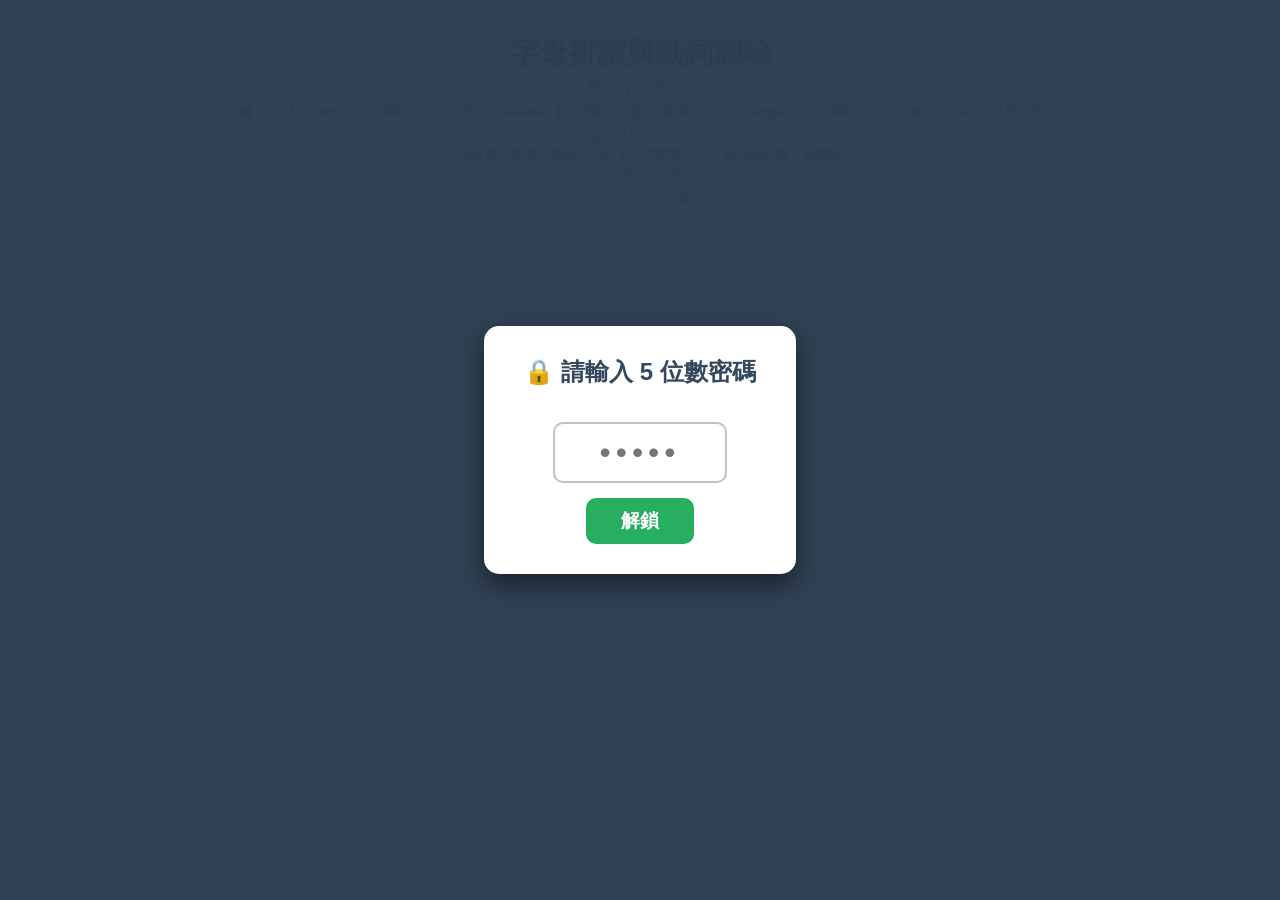
==== commit 58ce05b2: "Update index.html" ====
--- a/index.html
+++ b/index.html
@@ -3,13 +3,11 @@
 <head>
     <meta charset="UTF-8">
     <meta name="viewport" content="width=device-width, initial-scale=1.0">
-    <title>p21 Phonics</title>
-    <!-- 引入外部 CSS -->
+    <title>字母拼讀與動詞測驗</title>
     <link rel="stylesheet" href="css/style.css">
 </head>
 <body>
-
-    <!-- 密碼鎖定畫面 -->
+        <!-- 密碼鎖定畫面 -->
     <div id="lock-screen">
         <div class="lock-box">
             <h2>🔒 請輸入 5 位數密碼</h2>
@@ -19,21 +17,111 @@
             <p id="lock-error" style="color: #e74c3c; display: none; font-weight: bold;">❌ 密碼錯誤！</p>
         </div>
     </div>
-    <h1>p21 Phonics</h1>
+
+    <h1 id="main-header">字母拼讀與動詞測驗</h1>
     
-    <!-- 頂部導覽分頁按鈕 -->
-    <div class="nav-tabs">
-        <button class="tab-btn active" onclick="switchTab('tab-phonics', this)">📖 1. 發音填空</button>
-        <button class="tab-btn" onclick="switchTab('tab-verbs', this)">🏃 2. 動詞測驗</button>
-        <button class="tab-btn" onclick="switchTab('tab-spelling', this)">🧩 3. 拼字挑戰</button>
-        <button class="tab-btn" onclick="switchTab('tab-custom', this)">🔍 4. 字典</button>
-    </div>
-
     <!-- =========================
-         第一章：AEIOU 發音區塊 
+         🌟 目錄首頁 (Main Menu)
          ========================= -->
-    <div id="tab-phonics" class="tab-content" style="display: block;">
-        <button class="reset-btn" onclick="resetCurrentTab('phonics')">🔄 Reset 本頁</button>
+    <div id="main-menu" class="menu-container">
+        
+        <div class="menu-section exam-section">
+            <div class="menu-title">🏅 聖心小一英文檢定</div>
+            <button class="menu-btn" onclick="openSection('tab-sh-vocab', 'family')">👨‍👩‍👧‍👦 1. 家人 (Family) 聽力測驗</button>
+            <button class="menu-btn" onclick="openSection('tab-sh-vocab', 'weather')">🌤️ 2. 天氣 (Weather) 聽力測驗</button>
+            <button class="menu-btn" onclick="openSection('tab-sh-vocab', 'food')">🍎 3. 蔬果 (Fruits & Veggies) 聽力測驗</button>
+            <button class="menu-btn" onclick="openSection('tab-sh-number')">🔢 4. 數字 1-100 聽力是非題</button>
+        </div>
+
+        <div class="menu-section phonics-section">
+            <div class="menu-title">🔤 p21 phonics</div>
+            <button class="menu-btn" onclick="openSection('tab-phonics')">📖 母音發音與填空挑戰</button>
+            <button class="menu-btn" onclick="openSection('tab-spelling')">🧩 單字拼拼樂</button>
+            <button class="menu-btn" onclick="openSection('tab-verbs')">🏃 動詞練習與 9 題測驗</button>
+        </div>
+
+        <div class="menu-section tool-section">
+            <div class="menu-title">🛠️ 其他工具</div>
+            <button class="menu-btn" onclick="openSection('tab-custom')">🔍 自訂語音字典</button>
+        </div>
+
+    </div>
+
+    <!-- =========================
+         [新增] 聖心檢定單字測驗 (tab-sh-vocab)
+         ========================= -->
+    <div id="tab-sh-vocab" class="tab-content">
+        <div class="top-bar">
+            <button class="back-btn" onclick="backToMenu()">🏠 回目錄</button>
+        </div>
+        
+        <div class="section-container sh-vocab-section">
+            <h2 id="sh-vocab-title" style="font-size: 1.2rem;">🏅 單字聽力測驗</h2>
+            <p style="color:#7f8c8d; font-size: 0.9rem; margin-bottom: 5px;">聽英文發音，選出正確的單字！</p>
+            
+            <div class="game-stats">
+                <span id="sh-vocab-progress" style="color: #8e44ad;">📊 第 1 題</span>
+                <span id="sh-vocab-score" style="color: #27ae60;">🏆 得分: 0</span>
+            </div>
+            
+            <div id="sh-vocab-start-screen">
+                <p id="sh-vocab-end-msg" style="font-size: 1.5rem; color: #e74c3c; font-weight: bold; display: none; line-height: 1.5;"></p>
+                <button class="game-start-btn" style="background-color: #e74c3c; box-shadow: 0 4px 10px rgba(231, 76, 60, 0.3);" onclick="startShVocab()">▶️ 開始測驗</button>
+            </div>
+            
+            <div id="sh-vocab-board" style="display: none;">
+                <button class="game-hint-btn" style="background-color: #e74c3c;" onclick="playShVocabHint()">🔊 再聽一次發音</button>
+                <div class="game-zh-display" id="sh-vocab-zh" style="margin-top: 15px; font-size: 1.8rem; color: #d35400;">(中文)</div>
+                <div id="sh-vocab-feedback" style="font-weight: bold; color: #7f8c8d; margin-top: 15px;">請選擇正確的英文單字：</div>
+                <div class="game-options-container" id="sh-vocab-options"></div>
+            </div>
+        </div>
+    </div>
+
+    <!-- =========================
+         [新增] 聖心檢定數字是非題 (tab-sh-number)
+         ========================= -->
+    <div id="tab-sh-number" class="tab-content">
+        <div class="top-bar">
+            <button class="back-btn" onclick="backToMenu()">🏠 回目錄</button>
+        </div>
+        
+        <div class="section-container sh-number-section">
+            <h2 style="font-size: 1.2rem;">🔢 數字 1-100 聽力是非題</h2>
+            <p style="color:#7f8c8d; font-size: 0.9rem; margin-bottom: 5px;">你聽到的數字，跟畫面上的數字一樣嗎？</p>
+            
+            <div class="game-stats">
+                <span id="sh-num-progress" style="color: #2980b9;">📊 第 1 題 / 共 10 題</span>
+                <span id="sh-num-score" style="color: #27ae60;">🏆 得分: 0 / 10</span>
+            </div>
+            
+            <div id="sh-num-start-screen">
+                <p id="sh-num-end-msg" style="font-size: 1.5rem; color: #e74c3c; font-weight: bold; display: none; line-height: 1.5;"></p>
+                <button class="game-start-btn" style="background-color: #2980b9; box-shadow: 0 4px 10px rgba(41, 128, 185, 0.3);" onclick="startShNumber()">▶️ 開始 10 題測驗</button>
+            </div>
+            
+            <div id="sh-num-board" style="display: none;">
+                <button class="game-hint-btn" style="background-color: #2980b9;" onclick="playShNumberHint()">🔊 再聽一次數字</button>
+                <div class="big-number-display" id="sh-num-display">50</div>
+                <div id="sh-num-feedback" style="font-weight: bold; font-size: 1.2rem; color: #7f8c8d; margin-top: 10px; min-height: 30px;">請判斷對錯：</div>
+                
+                <div class="tf-btn-container" id="sh-num-options">
+                    <button class="tf-btn true-btn" onclick="checkShNumber(true)">✅ 對</button>
+                    <button class="tf-btn false-btn" onclick="checkShNumber(false)">❌ 錯</button>
+                </div>
+            </div>
+        </div>
+    </div>
+
+    <!-- ... (下面保留原本的 tab-phonics, tab-verbs, tab-spelling, tab-custom 等程式碼，完全不動) ... -->
+    <!-- 為節省篇幅，請將原本的 HTML 接在這邊 -->
+    
+    <!-- 發音區 (tab-phonics) -->
+    <div id="tab-phonics" class="tab-content">
+        <div class="top-bar">
+            <button class="back-btn" onclick="backToMenu()">🏠 回目錄</button>
+            <button class="reset-btn" onclick="resetCurrentTab('phonics')">🔄 重新設定</button>
+        </div>
         
         <div class="mode-selector">
             <button id="btn-long" class="mode-btn active" onclick="setMode('long')">🌟 長母音</button>
@@ -43,7 +131,7 @@
 
         <div style="margin-bottom: 15px; display: flex; justify-content: center; align-items: center; gap: 8px;">
             <input type="checkbox" id="hide-main-toggle" style="width: 20px; height: 20px; cursor: pointer;" onchange="toggleMainSequence()">
-            <label for="hide-main-toggle" style="font-weight: bold; color: #7f8c8d; font-size: 1.1rem; cursor: pointer;">隱藏「綜合順序 (AEIOU)」區塊</label>
+            <label for="hide-main-toggle" style="font-weight: bold; color: #7f8c8d; font-size: 1.1rem; cursor: pointer;">隱藏「綜合順序」區塊</label>
         </div>
 
         <div class="section-container" id="main-sequence-section">
@@ -100,11 +188,12 @@
         </div>
     </div>
 
-    <!-- =========================
-         第二章：動詞練習與 9 題測驗區塊 
-         ========================= -->
+    <!-- 動詞區 (tab-verbs) -->
     <div id="tab-verbs" class="tab-content">
-        <button class="reset-btn" onclick="resetCurrentTab('verbs')">🔄 Reset 本頁</button>
+        <div class="top-bar">
+            <button class="back-btn" onclick="backToMenu()">🏠 回目錄</button>
+            <button class="reset-btn" onclick="resetCurrentTab('verbs')">🔄 重新設定</button>
+        </div>
         
         <div class="section-container verb-section">
             <h2 style="font-size: 1.2rem;">🏃 動詞短句練習 (Verbs)</h2>
@@ -146,11 +235,12 @@
         </div>
     </div>
 
-    <!-- =========================
-         第三章：拼字遊戲區塊 
-         ========================= -->
+    <!-- 拼字區 (tab-spelling) -->
     <div id="tab-spelling" class="tab-content">
-        <button class="reset-btn" onclick="resetCurrentTab('spelling')">🔄 Reset 本頁</button>
+        <div class="top-bar">
+            <button class="back-btn" onclick="backToMenu()">🏠 回目錄</button>
+            <button class="reset-btn" onclick="resetCurrentTab('spelling')">🔄 重新設定</button>
+        </div>
         
         <div class="mode-selector">
             <button id="spell-btn-long" class="mode-btn active" onclick="setSpellMode('long')">🌟 長母音</button>
@@ -198,11 +288,12 @@
         </div>
     </div>
 
-    <!-- =========================
-         第四章：自訂字典區塊 
-         ========================= -->
+    <!-- 其他工具：自訂字典區塊 -->
     <div id="tab-custom" class="tab-content">
-        <button class="reset-btn" onclick="resetCurrentTab('custom')">🔄 刪除打字內容</button>
+        <div class="top-bar">
+            <button class="back-btn" onclick="backToMenu()">🏠 回目錄</button>
+            <button class="reset-btn" onclick="resetCurrentTab('custom')">🔄 刪除打字</button>
+        </div>
         <div class="section-container">
             <h2 style="font-size: 1.2rem;">🔍 自訂發音翻譯</h2>
             <input type="text" id="custom-word" placeholder="輸入單字，例如 Apple" onkeydown="if(event.key === 'Enter') speakCustomWord()">
@@ -211,8 +302,10 @@
         </div>
     </div>
 
-    <!-- 依序引入 JavaScript 檔案 (資料優先，邏輯在後) -->
+    <!-- 引入 JavaScript 檔案 -->
     <script src="js/data.js"></script>
-    <script src="js/app.js"></script>
+    <script src="js/app.js"></script>      <!-- 共用核心模組 -->
+    <script src="js/app-sh.js"></script>   <!-- 聖心小一專用模組 -->
+    <script src="js/app-p21.js"></script>  <!-- P21 Phonics 專用模組 -->
 </body>
 </html>
--- a/css/style.css
+++ b/css/style.css
@@ -0,0 +1,201 @@
+body {
+    font-family: 'Segoe UI', Tahoma, Geneva, Verdana, sans-serif;
+    text-align: center;
+    background-color: #f4f7f6;
+    color: #333;
+    padding: 15px;
+    margin: 0;
+}
+h1 { color: #2c3e50; margin-bottom: 5px; font-size: 1.8rem; }
+
+/* --- 頂部導覽分頁 (Tabs) --- */
+.nav-tabs {
+    display: flex;
+    justify-content: center;
+    flex-wrap: wrap;
+    gap: 8px;
+    margin-bottom: 25px;
+    background-color: #fff;
+    padding: 15px;
+    border-radius: 15px;
+    box-shadow: 0 4px 15px rgba(0,0,0,0.05);
+}
+.tab-btn {
+    font-size: 1.1rem; padding: 10px 15px; border: none; border-radius: 12px;
+    background-color: transparent; color: #7f8c8d; font-weight: bold; cursor: pointer; transition: all 0.3s ease;
+}
+.tab-btn.active {
+    background-color: #3498db; color: white;
+    box-shadow: 0 4px 10px rgba(52, 152, 219, 0.3); transform: scale(1.05);
+}
+.tab-content { display: none; animation: fadeIn 0.3s ease; }
+@keyframes fadeIn { from { opacity: 0; transform: translateY(10px); } to { opacity: 1; transform: translateY(0); } }
+
+/* --- 模式切換按鈕 --- */
+.mode-selector {
+    margin: 10px auto 20px auto;
+    display: flex; justify-content: center; flex-wrap: wrap; gap: 10px;
+}
+.mode-btn {
+    font-size: 1.1rem; padding: 8px 18px; cursor: pointer;
+    border: 3px solid transparent; border-radius: 50px;
+    background-color: #ecf0f1; color: #7f8c8d; font-weight: bold; transition: all 0.3s ease;
+}
+.mode-btn.active {
+    background-color: #fff; color: #e67e22; border-color: #e67e22;
+    box-shadow: 0 4px 10px rgba(230, 126, 34, 0.2); transform: scale(1.05);
+}
+
+/* 基礎按鈕樣式 */
+.vowel-btn, .drill-vowel-btn {
+    cursor: pointer; border: none; border-radius: 12px; color: #fff;
+    font-weight: bold; transition: transform 0.1s, opacity 0.3s;
+}
+.vowel-btn:active, .drill-vowel-btn:active { transform: scale(0.95); }
+.cooldown { opacity: 0.6; cursor: not-allowed; transform: none !important; }
+
+/* 動詞按鈕樣式 */
+.verb-btn {
+    font-size: 1.2rem; padding: 10px 15px; background-color: #34495e; color: white;
+    border: none; border-radius: 10px; cursor: pointer; font-weight: bold;
+    transition: transform 0.1s, background-color 0.3s; box-shadow: 0 3px 5px rgba(0,0,0,0.15);
+}
+.verb-btn:active { transform: scale(0.95); }
+.verb-btn:hover { background-color: #2c3e50; }
+
+/* 顏色定義 */
+.bg-a { background-color: #FF6B6B; }
+.bg-e { background-color: #4ECDC4; }
+.bg-i { background-color: #45B7D1; }
+.bg-o { background-color: #F9CA24; }
+.bg-u { background-color: #9B59B6; }
+
+/* --- 區塊共用樣式 --- */
+.section-container {
+    background-color: #fff; padding: 20px; border-radius: 15px;
+    box-shadow: 0 4px 10px rgba(0,0,0,0.05); max-width: 600px; margin: 15px auto;
+}
+.vowel-container { display: flex; justify-content: center; flex-wrap: wrap; gap: 10px; margin: 10px 0; }
+.vowel-btn { font-size: 1.8rem; padding: 12px 25px; box-shadow: 0 4px 6px rgba(0,0,0,0.1); }
+
+#example-display, #drill-display { font-size: 1.5rem; color: #e74c3c; font-weight: bold; min-height: 40px; margin-top: 10px; }
+.spell-text { color: #2980b9; font-family: monospace; font-size: 1.6rem; letter-spacing: 2px; }
+
+/* 獨立特訓區 */
+.drill-section { background-color: #fff9e6; border: 3px dashed #F9CA24; }
+.drill-vowel-btn { font-size: 1.2rem; padding: 8px 18px; opacity: 0.4; }
+.drill-vowel-btn.active { opacity: 1; box-shadow: 0 0 10px rgba(0,0,0,0.3); transform: scale(1.1); }
+.play-drill-btn {
+    font-size: 1.2rem; padding: 12px 20px; background-color: #2ecc71; color: white;
+    border: none; border-radius: 10px; cursor: pointer; margin-top: 10px; font-weight: bold; width: 100%;
+}
+.play-drill-btn:active { background-color: #27ae60; transform: scale(0.98); }
+
+/* --- 遊戲區塊樣式 --- */
+.game-section { background-color: #e8f8f5; border: 3px solid #1abc9c; }
+.game-stats {
+    display: flex; justify-content: space-around; font-size: 1.3rem; 
+    font-weight: bold; margin-bottom: 15px; background-color: #fff;
+    padding: 10px; border-radius: 10px; box-shadow: inset 0 2px 5px rgba(0,0,0,0.05);
+}
+.game-word-display {
+    font-size: 2.4rem; letter-spacing: 2px; font-weight: bold; color: #2c3e50;
+    margin: 15px 0 5px 0; font-family: monospace;
+}
+.game-zh-display { font-size: 1.2rem; color: #7f8c8d; margin-bottom: 15px; font-weight: bold; }
+.game-options-container { display: flex; justify-content: center; gap: 10px; margin: 15px 0; flex-wrap: wrap; }
+.game-opt-btn {
+    font-size: 1.5rem; padding: 10px 25px; border: 2px solid #bdc3c7; background-color: #fff;
+    border-radius: 10px; cursor: pointer; font-weight: bold; color: #34495e; transition: all 0.2s;
+}
+.game-opt-btn:hover:not(:disabled) { border-color: #3498db; color: #3498db; }
+.game-opt-btn:disabled { cursor: not-allowed; opacity: 0.9; }
+.game-hint-btn {
+    font-size: 1rem; padding: 8px 15px; background-color: #f39c12; color: white;
+    border: none; border-radius: 8px; cursor: pointer; font-weight: bold; margin-bottom: 5px;
+}
+.game-start-btn {
+    font-size: 1.3rem; padding: 15px 30px; background-color: #e74c3c; color: white;
+    border: none; border-radius: 12px; cursor: pointer; font-weight: bold;
+    box-shadow: 0 4px 10px rgba(231, 76, 60, 0.3); animation: pulse 1.5s infinite;
+}
+@keyframes pulse { 0% { transform: scale(1); } 50% { transform: scale(1.05); } 100% { transform: scale(1); } }
+
+/* 下拉式選單樣式 */
+.q-select {
+    font-size: 1.1rem; padding: 5px 10px; border: 2px solid #bdc3c7;
+    border-radius: 8px; font-weight: bold; color: #2c3e50;
+    background-color: #fff; cursor: pointer; outline: none;
+    transition: border-color 0.2s;
+}
+.q-select:hover, .q-select:focus { border-color: #3498db; }
+
+/* --- 拼字遊戲專屬樣式 --- */
+.spell-game-section { background-color: #fff3e0; border: 3px solid #e67e22; }
+.spell-slot-container {
+    display: flex; justify-content: center; gap: 10px; margin: 25px 0 15px 0; min-height: 50px;
+}
+.spell-slot {
+    font-size: 2.5rem; font-weight: bold; color: #2c3e50;
+    border-bottom: 4px solid #34495e; min-width: 40px; text-align: center; padding-bottom: 5px;
+    font-family: monospace; transition: all 0.3s ease;
+}
+
+/* A-Z鍵盤樣式 */
+.keyboard-container {
+    display: flex; flex-wrap: wrap; justify-content: center; gap: 8px; margin: 20px 0; max-width: 100%;
+}
+.key-btn {
+    font-size: 1.4rem; padding: 10px 12px; min-width: 42px;
+    background-color: #fff; border: 2px solid #bdc3c7; border-radius: 8px;
+    cursor: pointer; font-weight: bold; color: #34495e; transition: all 0.15s;
+    text-transform: lowercase; box-shadow: 0 2px 4px rgba(0,0,0,0.1);
+}
+.key-btn:active { transform: scale(0.9); }
+.key-btn:disabled { opacity: 0.6; cursor: not-allowed; }
+
+/* --- 動詞區塊樣式 --- */
+.verb-section { background-color: #fce4ec; border: 3px solid #f06292; }
+.verb-game-section { background-color: #f5eef8; border: 3px solid #9b59b6; }
+
+/* --- Reset 按鈕樣式 --- */
+.reset-btn {
+    background-color: #e74c3c; color: white; border: none; padding: 6px 15px;
+    border-radius: 20px; font-weight: bold; cursor: pointer; font-size: 0.9rem;
+    margin-bottom: 15px; transition: background-color 0.2s; box-shadow: 0 2px 5px rgba(0,0,0,0.1);
+}
+.reset-btn:hover { background-color: #c0392b; }
+
+/* --- 自訂輸入區 --- */
+input[type="text"] { font-size: 1.1rem; padding: 10px; width: 50%; border: 2px solid #ddd; border-radius: 8px; outline: none; }
+button.speak-btn { font-size: 1.1rem; padding: 10px 15px; background-color: #3498db; color: white; border: none; border-radius: 8px; cursor: pointer; margin-left: 5px; }
+
+/* 紀錄顯示字體 */
+.record-text {
+    font-size: 1.1rem; color: #8e44ad; font-weight: bold; margin-bottom: 15px; display: block;
+}
+
+
+/* --- 密碼鎖定畫面 --- */
+#lock-screen {
+    position: fixed; top: 0; left: 0; width: 100%; height: 100%;
+    background-color: rgba(44, 62, 80, 0.98); /* 深色半透明背景 */
+    display: flex; justify-content: center; align-items: center;
+    z-index: 9999; /* 確保蓋在所有東西的最上層 */
+}
+.lock-box {
+    background: #fff; padding: 30px 40px; border-radius: 15px;
+    box-shadow: 0 10px 25px rgba(0,0,0,0.5); text-align: center;
+}
+.lock-box h2 { margin-top: 0; color: #34495e; }
+#pin-input {
+    font-size: 2rem; width: 150px; text-align: center; letter-spacing: 5px;
+    padding: 10px; margin: 15px 0; border: 2px solid #bdc3c7; border-radius: 10px;
+    outline: none; transition: border-color 0.3s;
+}
+#pin-input:focus { border-color: #3498db; }
+.lock-box button {
+    font-size: 1.2rem; padding: 10px 35px; background-color: #27ae60;
+    color: white; border: none; border-radius: 10px; cursor: pointer; font-weight: bold;
+}
+.lock-box button:active { transform: scale(0.95); }
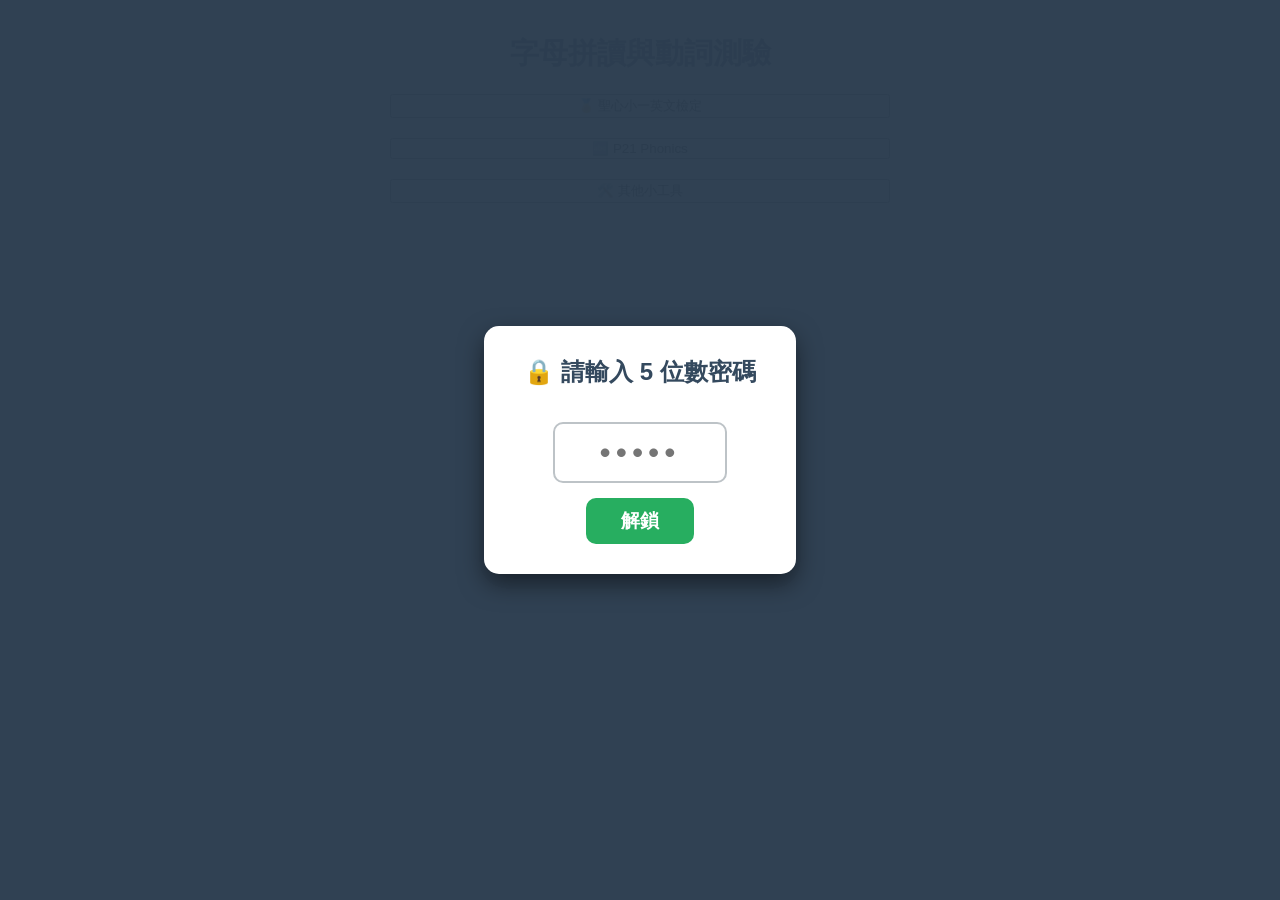
==== commit 9c89603f: "Update index.html" ====
--- a/index.html
+++ b/index.html
@@ -7,7 +7,6 @@
     <link rel="stylesheet" href="css/style.css">
 </head>
 <body>
-        <!-- 密碼鎖定畫面 -->
     <div id="lock-screen">
         <div class="lock-box">
             <h2>🔒 請輸入 5 位數密碼</h2>
@@ -20,292 +19,62 @@
 
     <h1 id="main-header">字母拼讀與動詞測驗</h1>
     
-    <!-- =========================
-         🌟 目錄首頁 (Main Menu)
-         ========================= -->
-    <div id="main-menu" class="menu-container">
-        
+    <!-- 🌟 第一層：主大類選單 -->
+    <div id="top-level-menu" class="menu-container top-level-layout">
+        <button class="top-menu-btn sh-btn" onclick="openSubMenu('submenu-sh')">
+            <span class="icon">🏅</span>
+            <span class="text">聖心小一英文檢定</span>
+        </button>
+        <button class="top-menu-btn p21-btn" onclick="openSubMenu('submenu-p21')">
+            <span class="icon">🔤</span>
+            <span class="text">P21 Phonics</span>
+        </button>
+        <button class="top-menu-btn tool-btn" onclick="openSubMenu('submenu-tools')">
+            <span class="icon">🛠️</span>
+            <span class="text">其他小工具</span>
+        </button>
+    </div>
+
+    <!-- 🌟 第二層：子目錄選單 (改用 loadView) -->
+    <div id="submenu-sh" class="submenu-container" style="display: none;">
+        <div class="top-bar"><button class="back-btn" onclick="backToTopMenu()">🔙 回大目錄</button></div>
         <div class="menu-section exam-section">
             <div class="menu-title">🏅 聖心小一英文檢定</div>
-            <button class="menu-btn" onclick="openSection('tab-sh-vocab', 'family')">👨‍👩‍👧‍👦 1. 家人 (Family) 聽力測驗</button>
-            <button class="menu-btn" onclick="openSection('tab-sh-vocab', 'weather')">🌤️ 2. 天氣 (Weather) 聽力測驗</button>
-            <button class="menu-btn" onclick="openSection('tab-sh-vocab', 'food')">🍎 3. 蔬果 (Fruits & Veggies) 聽力測驗</button>
-            <button class="menu-btn" onclick="openSection('tab-sh-number')">🔢 4. 數字 1-100 聽力是非題</button>
-        </div>
-
-        <div class="menu-section phonics-section">
-            <div class="menu-title">🔤 p21 phonics</div>
-            <button class="menu-btn" onclick="openSection('tab-phonics')">📖 母音發音與填空挑戰</button>
-            <button class="menu-btn" onclick="openSection('tab-spelling')">🧩 單字拼拼樂</button>
-            <button class="menu-btn" onclick="openSection('tab-verbs')">🏃 動詞練習與 9 題測驗</button>
-        </div>
-
-        <div class="menu-section tool-section">
-            <div class="menu-title">🛠️ 其他工具</div>
-            <button class="menu-btn" onclick="openSection('tab-custom')">🔍 自訂語音字典</button>
-        </div>
-
-    </div>
-
-    <!-- =========================
-         [新增] 聖心檢定單字測驗 (tab-sh-vocab)
-         ========================= -->
-    <div id="tab-sh-vocab" class="tab-content">
-        <div class="top-bar">
-            <button class="back-btn" onclick="backToMenu()">🏠 回目錄</button>
-        </div>
-        
-        <div class="section-container sh-vocab-section">
-            <h2 id="sh-vocab-title" style="font-size: 1.2rem;">🏅 單字聽力測驗</h2>
-            <p style="color:#7f8c8d; font-size: 0.9rem; margin-bottom: 5px;">聽英文發音，選出正確的單字！</p>
-            
-            <div class="game-stats">
-                <span id="sh-vocab-progress" style="color: #8e44ad;">📊 第 1 題</span>
-                <span id="sh-vocab-score" style="color: #27ae60;">🏆 得分: 0</span>
-            </div>
-            
-            <div id="sh-vocab-start-screen">
-                <p id="sh-vocab-end-msg" style="font-size: 1.5rem; color: #e74c3c; font-weight: bold; display: none; line-height: 1.5;"></p>
-                <button class="game-start-btn" style="background-color: #e74c3c; box-shadow: 0 4px 10px rgba(231, 76, 60, 0.3);" onclick="startShVocab()">▶️ 開始測驗</button>
-            </div>
-            
-            <div id="sh-vocab-board" style="display: none;">
-                <button class="game-hint-btn" style="background-color: #e74c3c;" onclick="playShVocabHint()">🔊 再聽一次發音</button>
-                <div class="game-zh-display" id="sh-vocab-zh" style="margin-top: 15px; font-size: 1.8rem; color: #d35400;">(中文)</div>
-                <div id="sh-vocab-feedback" style="font-weight: bold; color: #7f8c8d; margin-top: 15px;">請選擇正確的英文單字：</div>
-                <div class="game-options-container" id="sh-vocab-options"></div>
-            </div>
+            <button class="menu-btn" onclick="loadView('sh-g1', 'tab-sh-vocab', 'family')">👨‍👩‍👧‍👦 1. 家人 (Family) 聽力測驗</button>
+            <button class="menu-btn" onclick="loadView('sh-g1', 'tab-sh-vocab', 'weather')">🌤️ 2. 天氣 (Weather) 聽力測驗</button>
+            <button class="menu-btn" onclick="loadView('sh-g1', 'tab-sh-vocab', 'food')">🍎 3. 蔬果 (Fruits & Veggies) 聽力測驗</button>
+            <button class="menu-btn" onclick="loadView('sh-g1', 'tab-sh-number')">🔢 4. 數字 1-100 聽力是非題</button>
+            <button class="menu-btn" onclick="loadView('sh-g1', 'tab-sh-vocab', 'az')">🔤 5. A-Z 單字聽力測驗</button>
+            <button class="menu-btn" onclick="loadView('sh-g1', 'tab-sh-vocab', 'shapes')">🔺 6. 形狀 (Shapes) 聽力測驗</button>
+            <button class="menu-btn" onclick="loadView('sh-g1', 'tab-sh-vocab', 'comprehensive')">🌟 7. 1-6 綜合模擬大考 (隨機抽半)</button>
         </div>
     </div>
 
-    <!-- =========================
-         [新增] 聖心檢定數字是非題 (tab-sh-number)
-         ========================= -->
-    <div id="tab-sh-number" class="tab-content">
-        <div class="top-bar">
-            <button class="back-btn" onclick="backToMenu()">🏠 回目錄</button>
-        </div>
-        
-        <div class="section-container sh-number-section">
-            <h2 style="font-size: 1.2rem;">🔢 數字 1-100 聽力是非題</h2>
-            <p style="color:#7f8c8d; font-size: 0.9rem; margin-bottom: 5px;">你聽到的數字，跟畫面上的數字一樣嗎？</p>
-            
-            <div class="game-stats">
-                <span id="sh-num-progress" style="color: #2980b9;">📊 第 1 題 / 共 10 題</span>
-                <span id="sh-num-score" style="color: #27ae60;">🏆 得分: 0 / 10</span>
-            </div>
-            
-            <div id="sh-num-start-screen">
-                <p id="sh-num-end-msg" style="font-size: 1.5rem; color: #e74c3c; font-weight: bold; display: none; line-height: 1.5;"></p>
-                <button class="game-start-btn" style="background-color: #2980b9; box-shadow: 0 4px 10px rgba(41, 128, 185, 0.3);" onclick="startShNumber()">▶️ 開始 10 題測驗</button>
-            </div>
-            
-            <div id="sh-num-board" style="display: none;">
-                <button class="game-hint-btn" style="background-color: #2980b9;" onclick="playShNumberHint()">🔊 再聽一次數字</button>
-                <div class="big-number-display" id="sh-num-display">50</div>
-                <div id="sh-num-feedback" style="font-weight: bold; font-size: 1.2rem; color: #7f8c8d; margin-top: 10px; min-height: 30px;">請判斷對錯：</div>
-                
-                <div class="tf-btn-container" id="sh-num-options">
-                    <button class="tf-btn true-btn" onclick="checkShNumber(true)">✅ 對</button>
-                    <button class="tf-btn false-btn" onclick="checkShNumber(false)">❌ 錯</button>
-                </div>
-            </div>
+    <div id="submenu-p21" class="submenu-container" style="display: none;">
+        <div class="top-bar"><button class="back-btn" onclick="backToTopMenu()">🔙 回大目錄</button></div>
+        <div class="menu-section phonics-section">
+            <div class="menu-title">🔤 p21 phonics</div>
+            <button class="menu-btn" onclick="loadView('p21', 'tab-phonics')">📖 母音發音與填空挑戰</button>
+            <button class="menu-btn" onclick="loadView('p21', 'tab-spelling')">🧩 單字拼拼樂</button>
+            <button class="menu-btn" onclick="loadView('p21', 'tab-verbs')">🏃 動詞練習與 9 題測驗</button>
         </div>
     </div>
 
-    <!-- ... (下面保留原本的 tab-phonics, tab-verbs, tab-spelling, tab-custom 等程式碼，完全不動) ... -->
-    <!-- 為節省篇幅，請將原本的 HTML 接在這邊 -->
-    
-    <!-- 發音區 (tab-phonics) -->
-    <div id="tab-phonics" class="tab-content">
-        <div class="top-bar">
-            <button class="back-btn" onclick="backToMenu()">🏠 回目錄</button>
-            <button class="reset-btn" onclick="resetCurrentTab('phonics')">🔄 重新設定</button>
-        </div>
-        
-        <div class="mode-selector">
-            <button id="btn-long" class="mode-btn active" onclick="setMode('long')">🌟 長母音</button>
-            <button id="btn-short" class="mode-btn" onclick="setMode('short')">⭐ 短母音</button>
-            <button id="btn-mixed" class="mode-btn" onclick="setMode('mixed')">🔥 綜合挑戰</button>
-        </div>
-
-        <div style="margin-bottom: 15px; display: flex; justify-content: center; align-items: center; gap: 8px;">
-            <input type="checkbox" id="hide-main-toggle" style="width: 20px; height: 20px; cursor: pointer;" onchange="toggleMainSequence()">
-            <label for="hide-main-toggle" style="font-weight: bold; color: #7f8c8d; font-size: 1.1rem; cursor: pointer;">隱藏「綜合順序」區塊</label>
-        </div>
-
-        <div class="section-container" id="main-sequence-section">
-            <h2 id="title-main" style="font-size: 1.2rem;">🎲 綜合順序 (長母音)</h2>
-            <div class="vowel-container">
-                <button class="vowel-btn bg-a" onclick="playVowel('A', this)">A</button>
-                <button class="vowel-btn bg-e" onclick="playVowel('E', this)">E</button>
-                <button class="vowel-btn bg-i" onclick="playVowel('I', this)">I</button>
-                <button class="vowel-btn bg-o" onclick="playVowel('O', this)">O</button>
-                <button class="vowel-btn bg-u" onclick="playVowel('U', this)">U</button>
-            </div>
-            <div id="example-display">請點擊上方字母！</div>
-        </div>
-
-        <div class="section-container drill-section">
-            <h2 id="title-drill" style="font-size: 1.2rem;">🎯 單一字母特訓 (長母音)</h2>
-            <div class="vowel-container" style="gap: 8px;">
-                <button id="drill-a" class="drill-vowel-btn bg-a active" onclick="setDrillVowel('A')">A</button>
-                <button id="drill-e" class="drill-vowel-btn bg-e" onclick="setDrillVowel('E')">E</button>
-                <button id="drill-i" class="drill-vowel-btn bg-i" onclick="setDrillVowel('I')">I</button>
-                <button id="drill-o" class="drill-vowel-btn bg-o" onclick="setDrillVowel('O')">O</button>
-                <button id="drill-u" class="drill-vowel-btn bg-u" onclick="setDrillVowel('U')">U</button>
-            </div>
-            <button class="play-drill-btn" onclick="playDrillWord(this)">🔊 下一個單字</button>
-            <div id="drill-display">準備練習 A！</div>
-        </div>
-
-        <div class="section-container game-section">
-            <h2 id="title-game" style="font-size: 1.2rem;">🎮 長母音填空挑戰</h2>
-            <div class="game-stats">
-                <span id="game-timer" style="color: #e67e22;">⏳ 00:00</span>
-                <span id="game-score" style="color: #27ae60;">🏆 答對: 0 / 45</span>
-            </div>
-            <div id="game-start-screen">
-                <div style="margin-bottom: 20px;">
-                    <label for="phonics-q-count" style="font-weight:bold; color:#7f8c8d; font-size:1.1rem; margin-right: 5px;">📝 選擇挑戰題數：</label>
-                    <select id="phonics-q-count" class="q-select" onchange="updatePhonicsText()">
-                        <option value="15">15 題 (小試身手)</option>
-                        <option value="25">25 題 (一般挑戰)</option>
-                        <option value="45" selected>45 題 (完整題庫)</option>
-                    </select>
-                </div>
-                <span id="game-best-record" class="record-text">👑 最快通關紀錄: 無</span>
-                <p id="game-end-msg" style="font-size: 1.5rem; color: #e74c3c; font-weight: bold; display: none; line-height: 1.5;"></p>
-                <button class="game-start-btn" onclick="startGame()" id="start-btn-text">▶️ 開始 45 題挑戰</button>
-            </div>
-            <div id="game-board" style="display: none;">
-                <button class="game-hint-btn" onclick="playGameHint()">🔊 再聽一次發音</button>
-                <div class="game-word-display" id="game-word">c ????? k e</div>
-                <div class="game-zh-display" id="game-zh"></div>
-                <div id="game-feedback" style="font-weight: bold; color: #7f8c8d;">請選擇缺少的母音：</div>
-                <div class="game-options-container" id="game-options"></div>
-            </div>
+    <div id="submenu-tools" class="submenu-container" style="display: none;">
+        <div class="top-bar"><button class="back-btn" onclick="backToTopMenu()">🔙 回大目錄</button></div>
+        <div class="menu-section tool-section">
+            <div class="menu-title">🛠️ 其他工具</div>
+            <button class="menu-btn" onclick="loadView('tools', 'tab-custom')">🔍 自訂語音字典</button>
         </div>
     </div>
 
-    <!-- 動詞區 (tab-verbs) -->
-    <div id="tab-verbs" class="tab-content">
-        <div class="top-bar">
-            <button class="back-btn" onclick="backToMenu()">🏠 回目錄</button>
-            <button class="reset-btn" onclick="resetCurrentTab('verbs')">🔄 重新設定</button>
-        </div>
-        
-        <div class="section-container verb-section">
-            <h2 style="font-size: 1.2rem;">🏃 動詞短句練習 (Verbs)</h2>
-            <p style="color:#7f8c8d; font-size: 0.9rem; margin-bottom: 5px;">點擊按鈕，練習朗讀完整句子</p>
-            <div class="vowel-container" style="gap: 12px; margin-top: 15px;">
-                <button class="verb-btn" onclick="playVerb(0, this)">read</button>
-                <button class="verb-btn" onclick="playVerb(1, this)">write</button>
-                <button class="verb-btn" onclick="playVerb(2, this)">look</button>
-                <button class="verb-btn" onclick="playVerb(3, this)">ride</button>
-                <button class="verb-btn" onclick="playVerb(4, this)">open</button>
-                <button class="verb-btn" onclick="playVerb(5, this)">color</button>
-                <button class="verb-btn" onclick="playVerb(6, this)">listen</button>
-                <button class="verb-btn" onclick="playVerb(7, this)">eat</button>
-                <button class="verb-btn" onclick="playVerb(8, this)">draw</button>
-            </div>
-            <div id="verb-display" style="font-size: 1.6rem; color: #d81b60; font-weight: bold; margin-top: 15px; min-height: 40px;">請點擊上方動詞！</div>
-            <div id="verb-zh-display" style="font-size: 1.2rem; color: #7f8c8d; font-weight: bold; margin-top: 5px;"></div>
-        </div>
-
-        <div class="section-container verb-game-section">
-            <h2 style="font-size: 1.2rem;">🎮 動詞短句 9 題填空挑戰</h2>
-            <p style="color:#7f8c8d; font-size: 0.9rem; margin-bottom: 5px;">看句子，選出正確的動詞填空</p>
-            <div class="game-stats">
-                <span id="verb-progress" style="color: #8e44ad;">📊 第 1 題 / 共 9 題</span>
-                <span id="verb-score" style="color: #27ae60;">🏆 得分: 0 / 9</span>
-            </div>
-            <div id="verb-start-screen">
-                <span id="verb-best-record" class="record-text">👑 最高得分紀錄: 無</span>
-                <p id="verb-end-msg" style="font-size: 1.5rem; color: #e74c3c; font-weight: bold; display: none; line-height: 1.5;"></p>
-                <button class="game-start-btn" style="background-color: #8e44ad; box-shadow: 0 4px 10px rgba(142, 68, 173, 0.3);" onclick="startVerbQuiz()">▶️ 開始 9 題動詞測驗</button>
-            </div>
-            <div id="verb-board" style="display: none;">
-                <button class="game-hint-btn" style="background-color: #9b59b6;" onclick="playVerbHint()">🔊 聽雙語提示</button>
-                <div class="game-word-display" id="verb-sentence" style="font-size: 1.8rem; letter-spacing: 1px; margin-top: 10px;">I ????? a book.</div>
-                <div class="game-zh-display" id="verb-zh" style="margin-top: 10px;">(我讀一本書)</div>
-                <div id="verb-feedback" style="font-weight: bold; color: #7f8c8d; margin-top: 10px;">請選擇正確的動詞：</div>
-                <div class="game-options-container" id="verb-options"></div>
-            </div>
-        </div>
-    </div>
-
-    <!-- 拼字區 (tab-spelling) -->
-    <div id="tab-spelling" class="tab-content">
-        <div class="top-bar">
-            <button class="back-btn" onclick="backToMenu()">🏠 回目錄</button>
-            <button class="reset-btn" onclick="resetCurrentTab('spelling')">🔄 重新設定</button>
-        </div>
-        
-        <div class="mode-selector">
-            <button id="spell-btn-long" class="mode-btn active" onclick="setSpellMode('long')">🌟 長母音</button>
-            <button id="spell-btn-short" class="mode-btn" onclick="setSpellMode('short')">⭐ 短母音</button>
-            <button id="spell-btn-mixed" class="mode-btn" onclick="setSpellMode('mixed')">🔥 綜合挑戰</button>
-        </div>
-
-        <div style="margin-bottom: 15px; display: flex; justify-content: center; align-items: center; gap: 8px;">
-            <input type="checkbox" id="az-toggle" style="width: 20px; height: 20px; cursor: pointer;" onchange="if(isSpellActive) forceEndSpellGame(true);">
-            <label for="az-toggle" style="font-weight: bold; color: #e67e22; font-size: 1.1rem; cursor: pointer;">開啟 A-Z 鍵盤進階模式</label>
-        </div>
-
-        <div class="section-container spell-game-section">
-            <h2 id="title-spell" style="font-size: 1.2rem;">🧩 單字拼拼樂 (長母音)</h2>
-            <p style="color:#7f8c8d; font-size: 0.9rem; margin-bottom: 5px;">聽發音，把打亂的發音組合按順序拼出來！</p>
-            
-            <div class="game-stats">
-                <span id="spell-timer" style="color: #d35400;">⏳ 00:00</span>
-                <span id="spell-score" style="color: #27ae60;">🏆 拼對: 0 / 45</span>
-            </div>
-            
-            <div id="spell-start-screen">
-                <div style="margin-bottom: 20px;">
-                    <label for="spell-q-count" style="font-weight:bold; color:#7f8c8d; font-size:1.1rem; margin-right: 5px;">📝 選擇挑戰題數：</label>
-                    <select id="spell-q-count" class="q-select" onchange="updateSpellText()">
-                        <option value="15">15 題 (小試身手)</option>
-                        <option value="25">25 題 (一般挑戰)</option>
-                        <option value="45" selected>45 題 (完整題庫)</option>
-                    </select>
-                </div>
-                <span id="spell-best-record" class="record-text">👑 最快通關紀錄: 無</span>
-                <p id="spell-end-msg" style="font-size: 1.5rem; color: #e74c3c; font-weight: bold; display: none; line-height: 1.5;"></p>
-                <button class="game-start-btn" style="background-color: #e67e22; box-shadow: 0 4px 10px rgba(230, 126, 34, 0.3);" id="spell-start-btn-text" onclick="startSpellGame()">▶️ 開始 45 題挑戰</button>
-            </div>
-            
-            <div id="spell-board" style="display: none;">
-                <button class="game-hint-btn" style="background-color: #e67e22;" onclick="playSpellHint()">🔊 再聽一次發音</button>
-                <div id="spell-slots" class="spell-slot-container"></div>
-                <div class="game-zh-display" id="spell-zh"></div>
-                <div id="spell-feedback" style="font-weight: bold; color: #7f8c8d; margin-top: 10px;">請依序點擊拼出單字：</div>
-                
-                <div class="game-options-container" id="spell-options"></div>
-                <div class="keyboard-container" id="spell-keyboard" style="display: none;"></div>
-            </div>
-        </div>
-    </div>
-
-    <!-- 其他工具：自訂字典區塊 -->
-    <div id="tab-custom" class="tab-content">
-        <div class="top-bar">
-            <button class="back-btn" onclick="backToMenu()">🏠 回目錄</button>
-            <button class="reset-btn" onclick="resetCurrentTab('custom')">🔄 刪除打字</button>
-        </div>
-        <div class="section-container">
-            <h2 style="font-size: 1.2rem;">🔍 自訂發音翻譯</h2>
-            <input type="text" id="custom-word" placeholder="輸入單字，例如 Apple" onkeydown="if(event.key === 'Enter') speakCustomWord()">
-            <button class="speak-btn" onclick="speakCustomWord()">唸出</button>
-            <div id="translation-display" style="margin-top: 15px; font-size: 1.2rem; color: #27ae60; font-weight: bold;"></div>
-        </div>
-    </div>
+    <!-- 🌟 第三層：動態視圖載入區 (所有測驗畫面都會塞進這裡) -->
+    <div id="app-content" style="display: none;"></div>
 
     <!-- 引入 JavaScript 檔案 -->
     <script src="js/data.js"></script>
-    <script src="js/app.js"></script>      <!-- 共用核心模組 -->
-    <script src="js/app-sh.js"></script>   <!-- 聖心小一專用模組 -->
-    <script src="js/app-p21.js"></script>  <!-- P21 Phonics 專用模組 -->
+    <script src="js/app.js"></script>
+    <script src="js/app-sh.js"></script>
+    <script src="js/app-p21.js"></script>
 </body>
 </html>
--- a/css/style.css
+++ b/css/style.css
@@ -6,75 +6,71 @@
     padding: 15px;
     margin: 0;
 }
-h1 { color: #2c3e50; margin-bottom: 5px; font-size: 1.8rem; }
+h1 { color: #2c3e50; margin-bottom: 20px; font-size: 1.8rem; }
 
-/* --- 頂部導覽分頁 (Tabs) --- */
-.nav-tabs {
-    display: flex;
-    justify-content: center;
-    flex-wrap: wrap;
-    gap: 8px;
-    margin-bottom: 25px;
-    background-color: #fff;
-    padding: 15px;
-    border-radius: 15px;
-    box-shadow: 0 4px 15px rgba(0,0,0,0.05);
+/* --- 🌟 目錄選單樣式 --- */
+.menu-container {
+    max-width: 500px; margin: 0 auto; display: flex; flex-direction: column; gap: 20px;
 }
-.tab-btn {
-    font-size: 1.1rem; padding: 10px 15px; border: none; border-radius: 12px;
-    background-color: transparent; color: #7f8c8d; font-weight: bold; cursor: pointer; transition: all 0.3s ease;
+.menu-section {
+    background: #fff; border-radius: 15px; padding: 20px 20px 10px 20px;
+    box-shadow: 0 4px 15px rgba(0,0,0,0.05); border-left: 8px solid #ccc;
+    text-align: left; animation: fadeIn 0.4s ease;
 }
-.tab-btn.active {
-    background-color: #3498db; color: white;
-    box-shadow: 0 4px 10px rgba(52, 152, 219, 0.3); transform: scale(1.05);
+.exam-section { border-color: #e74c3c; }    /* 第一 聖心檢定 紅色 */
+.phonics-section { border-color: #3498db; } /* 第二 p21 phonics 藍色 */
+.tool-section { border-color: #95a5a6; }    /* 工具 灰色 */
+
+.menu-title {
+    font-size: 1.3rem; color: #2c3e50; font-weight: bold; margin-bottom: 15px; border-bottom: 2px dashed #ecf0f1; padding-bottom: 8px;
 }
+.menu-btn {
+    display: block; width: 100%; padding: 15px; margin-bottom: 10px; font-size: 1.1rem;
+    background: #f8f9fa; border: 2px solid transparent; border-radius: 10px;
+    cursor: pointer; text-align: left; font-weight: bold; color: #34495e; transition: all 0.2s;
+}
+.menu-btn:hover { background: #fff; border-color: #3498db; color: #3498db; transform: translateX(5px); box-shadow: 0 4px 10px rgba(52,152,219,0.1); }
+
+/* --- 頂部按鈕列 (回目錄 / 重新設定) --- */
+.top-bar {
+    display: flex; justify-content: center; gap: 15px; margin-bottom: 20px;
+}
+.back-btn {
+    background-color: #7f8c8d; color: white; border: none; padding: 8px 18px; border-radius: 20px;
+    font-weight: bold; cursor: pointer; font-size: 1rem; transition: background-color 0.2s;
+    box-shadow: 0 2px 5px rgba(0,0,0,0.1); display: inline-flex; align-items: center; justify-content: center;
+}
+.back-btn:hover { background-color: #95a5a6; }
+
+.reset-btn {
+    background-color: #e74c3c; color: white; border: none; padding: 8px 18px;
+    border-radius: 20px; font-weight: bold; cursor: pointer; font-size: 1rem;
+    transition: background-color 0.2s; box-shadow: 0 2px 5px rgba(0,0,0,0.1);
+}
+.reset-btn:hover { background-color: #c0392b; }
+
+
+/* --- 內頁共用樣式 --- */
 .tab-content { display: none; animation: fadeIn 0.3s ease; }
 @keyframes fadeIn { from { opacity: 0; transform: translateY(10px); } to { opacity: 1; transform: translateY(0); } }
 
-/* --- 模式切換按鈕 --- */
-.mode-selector {
-    margin: 10px auto 20px auto;
-    display: flex; justify-content: center; flex-wrap: wrap; gap: 10px;
-}
-.mode-btn {
-    font-size: 1.1rem; padding: 8px 18px; cursor: pointer;
-    border: 3px solid transparent; border-radius: 50px;
-    background-color: #ecf0f1; color: #7f8c8d; font-weight: bold; transition: all 0.3s ease;
-}
-.mode-btn.active {
-    background-color: #fff; color: #e67e22; border-color: #e67e22;
-    box-shadow: 0 4px 10px rgba(230, 126, 34, 0.2); transform: scale(1.05);
-}
+.mode-selector { margin: 10px auto 20px auto; display: flex; justify-content: center; flex-wrap: wrap; gap: 10px; }
+.mode-btn { font-size: 1.1rem; padding: 8px 18px; cursor: pointer; border: 3px solid transparent; border-radius: 50px; background-color: #ecf0f1; color: #7f8c8d; font-weight: bold; transition: all 0.3s ease; }
+.mode-btn.active { background-color: #fff; color: #e67e22; border-color: #e67e22; box-shadow: 0 4px 10px rgba(230, 126, 34, 0.2); transform: scale(1.05); }
 
 /* 基礎按鈕樣式 */
-.vowel-btn, .drill-vowel-btn {
-    cursor: pointer; border: none; border-radius: 12px; color: #fff;
-    font-weight: bold; transition: transform 0.1s, opacity 0.3s;
-}
+.vowel-btn, .drill-vowel-btn { cursor: pointer; border: none; border-radius: 12px; color: #fff; font-weight: bold; transition: transform 0.1s, opacity 0.3s; }
 .vowel-btn:active, .drill-vowel-btn:active { transform: scale(0.95); }
 .cooldown { opacity: 0.6; cursor: not-allowed; transform: none !important; }
 
 /* 動詞按鈕樣式 */
-.verb-btn {
-    font-size: 1.2rem; padding: 10px 15px; background-color: #34495e; color: white;
-    border: none; border-radius: 10px; cursor: pointer; font-weight: bold;
-    transition: transform 0.1s, background-color 0.3s; box-shadow: 0 3px 5px rgba(0,0,0,0.15);
-}
+.verb-btn { font-size: 1.2rem; padding: 10px 15px; background-color: #34495e; color: white; border: none; border-radius: 10px; cursor: pointer; font-weight: bold; transition: transform 0.1s, background-color 0.3s; box-shadow: 0 3px 5px rgba(0,0,0,0.15); }
 .verb-btn:active { transform: scale(0.95); }
 .verb-btn:hover { background-color: #2c3e50; }
 
-/* 顏色定義 */
-.bg-a { background-color: #FF6B6B; }
-.bg-e { background-color: #4ECDC4; }
-.bg-i { background-color: #45B7D1; }
-.bg-o { background-color: #F9CA24; }
-.bg-u { background-color: #9B59B6; }
+.bg-a { background-color: #FF6B6B; } .bg-e { background-color: #4ECDC4; } .bg-i { background-color: #45B7D1; } .bg-o { background-color: #F9CA24; } .bg-u { background-color: #9B59B6; }
 
-/* --- 區塊共用樣式 --- */
-.section-container {
-    background-color: #fff; padding: 20px; border-radius: 15px;
-    box-shadow: 0 4px 10px rgba(0,0,0,0.05); max-width: 600px; margin: 15px auto;
-}
+.section-container { background-color: #fff; padding: 20px; border-radius: 15px; box-shadow: 0 4px 10px rgba(0,0,0,0.05); max-width: 600px; margin: 15px auto; }
 .vowel-container { display: flex; justify-content: center; flex-wrap: wrap; gap: 10px; margin: 10px 0; }
 .vowel-btn { font-size: 1.8rem; padding: 12px 25px; box-shadow: 0 4px 6px rgba(0,0,0,0.1); }
 
@@ -85,72 +81,49 @@
 .drill-section { background-color: #fff9e6; border: 3px dashed #F9CA24; }
 .drill-vowel-btn { font-size: 1.2rem; padding: 8px 18px; opacity: 0.4; }
 .drill-vowel-btn.active { opacity: 1; box-shadow: 0 0 10px rgba(0,0,0,0.3); transform: scale(1.1); }
-.play-drill-btn {
-    font-size: 1.2rem; padding: 12px 20px; background-color: #2ecc71; color: white;
-    border: none; border-radius: 10px; cursor: pointer; margin-top: 10px; font-weight: bold; width: 100%;
-}
+.play-drill-btn { font-size: 1.2rem; padding: 12px 20px; background-color: #2ecc71; color: white; border: none; border-radius: 10px; cursor: pointer; margin-top: 10px; font-weight: bold; width: 100%; }
 .play-drill-btn:active { background-color: #27ae60; transform: scale(0.98); }
 
 /* --- 遊戲區塊樣式 --- */
 .game-section { background-color: #e8f8f5; border: 3px solid #1abc9c; }
-.game-stats {
-    display: flex; justify-content: space-around; font-size: 1.3rem; 
-    font-weight: bold; margin-bottom: 15px; background-color: #fff;
-    padding: 10px; border-radius: 10px; box-shadow: inset 0 2px 5px rgba(0,0,0,0.05);
-}
-.game-word-display {
-    font-size: 2.4rem; letter-spacing: 2px; font-weight: bold; color: #2c3e50;
-    margin: 15px 0 5px 0; font-family: monospace;
-}
+.game-stats { display: flex; justify-content: space-around; font-size: 1.3rem; font-weight: bold; margin-bottom: 15px; background-color: #fff; padding: 10px; border-radius: 10px; box-shadow: inset 0 2px 5px rgba(0,0,0,0.05); }
+.game-word-display { font-size: 2.4rem; letter-spacing: 2px; font-weight: bold; color: #2c3e50; margin: 15px 0 5px 0; font-family: monospace; }
 .game-zh-display { font-size: 1.2rem; color: #7f8c8d; margin-bottom: 15px; font-weight: bold; }
 .game-options-container { display: flex; justify-content: center; gap: 10px; margin: 15px 0; flex-wrap: wrap; }
 .game-opt-btn {
-    font-size: 1.5rem; padding: 10px 25px; border: 2px solid #bdc3c7; background-color: #fff;
-    border-radius: 10px; cursor: pointer; font-weight: bold; color: #34495e; transition: all 0.2s;
+    font-size: 1.6rem;         /* 👈 補回這個！讓純文字的選項變大 */
+    font-weight: bold;         /* 👈 補回這個！讓字體變粗 */
+    display: flex; flex-direction: column; align-items: center; justify-content: center;
+    gap: 8px; min-width: 130px; padding: 15px; 
+    border: 3px solid #bdc3c7; background-color: #fff;
+    border-radius: 15px; cursor: pointer; color: #34495e; 
+    transition: all 0.2s cubic-bezier(0.175, 0.885, 0.32, 1.275); /* 加入 Q 彈動畫 */
+    box-shadow: 0 4px 6px rgba(0,0,0,0.05);
 }
-.game-opt-btn:hover:not(:disabled) { border-color: #3498db; color: #3498db; }
-.game-opt-btn:disabled { cursor: not-allowed; opacity: 0.9; }
-.game-hint-btn {
-    font-size: 1rem; padding: 8px 15px; background-color: #f39c12; color: white;
-    border: none; border-radius: 8px; cursor: pointer; font-weight: bold; margin-bottom: 5px;
+.game-opt-btn:hover:not(:disabled) { 
+    border-color: #3498db; color: #3498db; 
+    transform: translateY(-5px); box-shadow: 0 8px 15px rgba(52,152,219,0.2); 
 }
-.game-start-btn {
-    font-size: 1.3rem; padding: 15px 30px; background-color: #e74c3c; color: white;
-    border: none; border-radius: 12px; cursor: pointer; font-weight: bold;
-    box-shadow: 0 4px 10px rgba(231, 76, 60, 0.3); animation: pulse 1.5s infinite;
-}
+.game-opt-btn:disabled { cursor: not-allowed; opacity: 0.8; }
+
+/* 字卡裡面的大圖案 */
+.card-img { font-size: 3.5rem; line-height: 1; margin-bottom: 5px; }
+/* 字卡裡面的英文單字 */
+.card-text { font-size: 1.4rem; font-weight: bold; }
+.game-hint-btn { font-size: 1rem; padding: 8px 15px; background-color: #f39c12; color: white; border: none; border-radius: 8px; cursor: pointer; font-weight: bold; margin-bottom: 5px; }
+.game-start-btn { font-size: 1.3rem; padding: 15px 30px; background-color: #e74c3c; color: white; border: none; border-radius: 12px; cursor: pointer; font-weight: bold; box-shadow: 0 4px 10px rgba(231, 76, 60, 0.3); animation: pulse 1.5s infinite; }
 @keyframes pulse { 0% { transform: scale(1); } 50% { transform: scale(1.05); } 100% { transform: scale(1); } }
 
 /* 下拉式選單樣式 */
-.q-select {
-    font-size: 1.1rem; padding: 5px 10px; border: 2px solid #bdc3c7;
-    border-radius: 8px; font-weight: bold; color: #2c3e50;
-    background-color: #fff; cursor: pointer; outline: none;
-    transition: border-color 0.2s;
-}
+.q-select { font-size: 1.1rem; padding: 5px 10px; border: 2px solid #bdc3c7; border-radius: 8px; font-weight: bold; color: #2c3e50; background-color: #fff; cursor: pointer; outline: none; transition: border-color 0.2s; }
 .q-select:hover, .q-select:focus { border-color: #3498db; }
 
 /* --- 拼字遊戲專屬樣式 --- */
 .spell-game-section { background-color: #fff3e0; border: 3px solid #e67e22; }
-.spell-slot-container {
-    display: flex; justify-content: center; gap: 10px; margin: 25px 0 15px 0; min-height: 50px;
-}
-.spell-slot {
-    font-size: 2.5rem; font-weight: bold; color: #2c3e50;
-    border-bottom: 4px solid #34495e; min-width: 40px; text-align: center; padding-bottom: 5px;
-    font-family: monospace; transition: all 0.3s ease;
-}
-
-/* A-Z鍵盤樣式 */
-.keyboard-container {
-    display: flex; flex-wrap: wrap; justify-content: center; gap: 8px; margin: 20px 0; max-width: 100%;
-}
-.key-btn {
-    font-size: 1.4rem; padding: 10px 12px; min-width: 42px;
-    background-color: #fff; border: 2px solid #bdc3c7; border-radius: 8px;
-    cursor: pointer; font-weight: bold; color: #34495e; transition: all 0.15s;
-    text-transform: lowercase; box-shadow: 0 2px 4px rgba(0,0,0,0.1);
-}
+.spell-slot-container { display: flex; justify-content: center; gap: 10px; margin: 25px 0 15px 0; min-height: 50px; }
+.spell-slot { font-size: 2.5rem; font-weight: bold; color: #2c3e50; border-bottom: 4px solid #34495e; min-width: 40px; text-align: center; padding-bottom: 5px; font-family: monospace; transition: all 0.3s ease; }
+.keyboard-container { display: flex; flex-wrap: wrap; justify-content: center; gap: 8px; margin: 20px 0; max-width: 100%; }
+.key-btn { font-size: 1.4rem; padding: 10px 12px; min-width: 42px; background-color: #fff; border: 2px solid #bdc3c7; border-radius: 8px; cursor: pointer; font-weight: bold; color: #34495e; transition: all 0.15s; text-transform: lowercase; box-shadow: 0 2px 4px rgba(0,0,0,0.1); }
 .key-btn:active { transform: scale(0.9); }
 .key-btn:disabled { opacity: 0.6; cursor: not-allowed; }
 
@@ -158,23 +131,10 @@
 .verb-section { background-color: #fce4ec; border: 3px solid #f06292; }
 .verb-game-section { background-color: #f5eef8; border: 3px solid #9b59b6; }
 
-/* --- Reset 按鈕樣式 --- */
-.reset-btn {
-    background-color: #e74c3c; color: white; border: none; padding: 6px 15px;
-    border-radius: 20px; font-weight: bold; cursor: pointer; font-size: 0.9rem;
-    margin-bottom: 15px; transition: background-color 0.2s; box-shadow: 0 2px 5px rgba(0,0,0,0.1);
-}
-.reset-btn:hover { background-color: #c0392b; }
-
-/* --- 自訂輸入區 --- */
+/* 自訂輸入區 */
 input[type="text"] { font-size: 1.1rem; padding: 10px; width: 50%; border: 2px solid #ddd; border-radius: 8px; outline: none; }
 button.speak-btn { font-size: 1.1rem; padding: 10px 15px; background-color: #3498db; color: white; border: none; border-radius: 8px; cursor: pointer; margin-left: 5px; }
-
-/* 紀錄顯示字體 */
-.record-text {
-    font-size: 1.1rem; color: #8e44ad; font-weight: bold; margin-bottom: 15px; display: block;
-}
-
+.record-text { font-size: 1.1rem; color: #8e44ad; font-weight: bold; margin-bottom: 15px; display: block; }
 
 /* --- 密碼鎖定畫面 --- */
 #lock-screen {
@@ -198,4 +158,23 @@
     font-size: 1.2rem; padding: 10px 35px; background-color: #27ae60;
     color: white; border: none; border-radius: 10px; cursor: pointer; font-weight: bold;
 }
-.lock-box button:active { transform: scale(0.95); }+.lock-box button:active { transform: scale(0.95); }
+
+/* --- 聖心檢定專屬樣式 --- */
+.sh-vocab-section { background-color: #fdfefe; border: 3px solid #e74c3c; }
+.sh-number-section { background-color: #eaf2f8; border: 3px solid #2980b9; }
+
+.big-number-display {
+    font-size: 6rem; font-weight: bold; color: #2c3e50; margin: 20px 0; font-family: monospace;
+}
+.tf-btn-container {
+    display: flex; justify-content: center; gap: 20px; margin-top: 20px;
+}
+.tf-btn {
+    font-size: 2rem; padding: 15px 40px; border: none; border-radius: 15px;
+    cursor: pointer; font-weight: bold; color: white; transition: transform 0.2s;
+    box-shadow: 0 5px 15px rgba(0,0,0,0.2); width: 150px;
+}
+.tf-btn.true-btn { background-color: #2ecc71; }
+.tf-btn.false-btn { background-color: #e74c3c; }
+.tf-btn:active { transform: scale(0.95); }
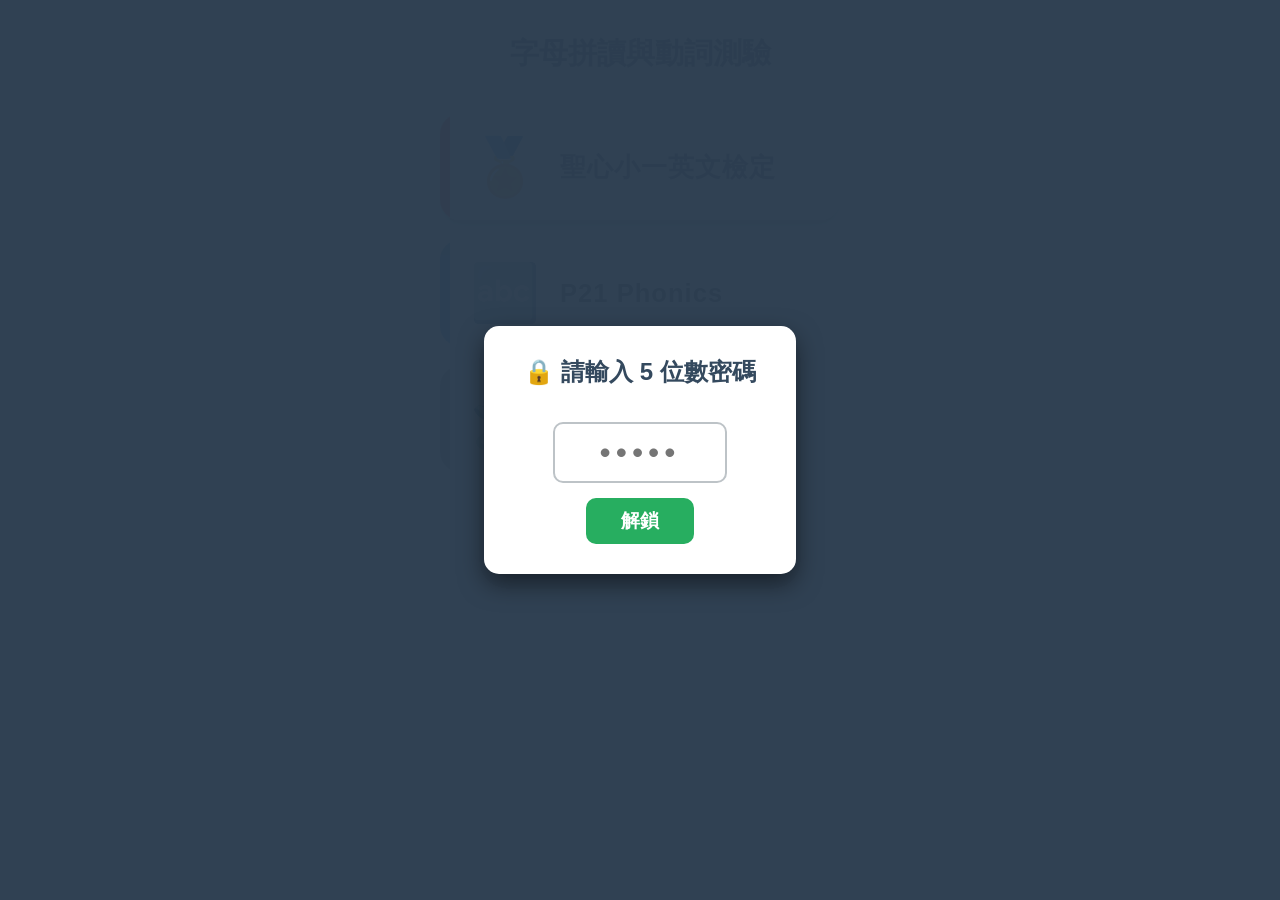
==== commit 893e201e: "Add files via upload" ====
--- a/index.html
+++ b/index.html
@@ -77,4 +77,4 @@
     <script src="js/app-sh.js"></script>
     <script src="js/app-p21.js"></script>
 </body>
-</html>
+</html>
--- a/css/style.css
+++ b/css/style.css
@@ -12,6 +12,50 @@
 .menu-container {
     max-width: 500px; margin: 0 auto; display: flex; flex-direction: column; gap: 20px;
 }
+
+/* --- 第一層：大目錄按鈕專屬樣式 (精緻 App 風格) --- */
+.top-level-layout {
+    display: flex; flex-direction: column; gap: 20px; align-items: center; justify-content: center;
+    padding: 20px; max-width: 400px; margin: 0 auto;
+}
+
+.top-menu-btn {
+    display: flex; align-items: center; justify-content: flex-start; gap: 20px;
+    width: 100%; padding: 25px 30px;
+    background: #ffffff; border: none; border-radius: 20px;
+    cursor: pointer; transition: all 0.3s cubic-bezier(0.25, 0.8, 0.25, 1);
+    box-shadow: 0 10px 20px rgba(0,0,0,0.08), 0 2px 6px rgba(0,0,0,0.04); /* 柔和立體陰影 */
+    position: relative; overflow: hidden;
+}
+
+/* 加上左側粗邊條，增加視覺層次 */
+.top-menu-btn::before {
+    content: ''; position: absolute; left: 0; top: 0; bottom: 0; width: 10px;
+}
+
+/* 聖心按鈕專屬配色 (溫暖紅) */
+.sh-btn::before { background-color: #e74c3c; }
+.sh-btn:hover { box-shadow: 0 15px 25px rgba(231, 76, 60, 0.2); transform: translateY(-5px); }
+
+/* P21 按鈕專屬配色 (知性藍) */
+.p21-btn::before { background-color: #3498db; }
+.p21-btn:hover { box-shadow: 0 15px 25px rgba(52, 152, 219, 0.2); transform: translateY(-5px); }
+
+/* 工具按鈕專屬配色 (沉穩灰) */
+.tool-btn::before { background-color: #95a5a6; }
+.tool-btn:hover { box-shadow: 0 15px 25px rgba(149, 165, 166, 0.2); transform: translateY(-5px); }
+
+/* 點擊時的下壓微反饋 */
+.top-menu-btn:active { transform: scale(0.97); box-shadow: 0 5px 10px rgba(0,0,0,0.1); }
+
+.top-menu-btn .icon { font-size: 3.5rem; line-height: 1; filter: drop-shadow(0 4px 4px rgba(0,0,0,0.1)); }
+.top-menu-btn .text { font-size: 1.6rem; font-weight: 800; color: #2c3e50; letter-spacing: 1px; }
+
+/* 第二層：子目錄容器樣式 */
+.submenu-container {
+    max-width: 500px; margin: 0 auto; display: flex; flex-direction: column; gap: 15px; animation: fadeIn 0.4s ease;
+}
+
 .menu-section {
     background: #fff; border-radius: 15px; padding: 20px 20px 10px 20px;
     box-shadow: 0 4px 15px rgba(0,0,0,0.05); border-left: 8px solid #ccc;
@@ -177,4 +221,4 @@
 }
 .tf-btn.true-btn { background-color: #2ecc71; }
 .tf-btn.false-btn { background-color: #e74c3c; }
-.tf-btn:active { transform: scale(0.95); }
+.tf-btn:active { transform: scale(0.95); }
